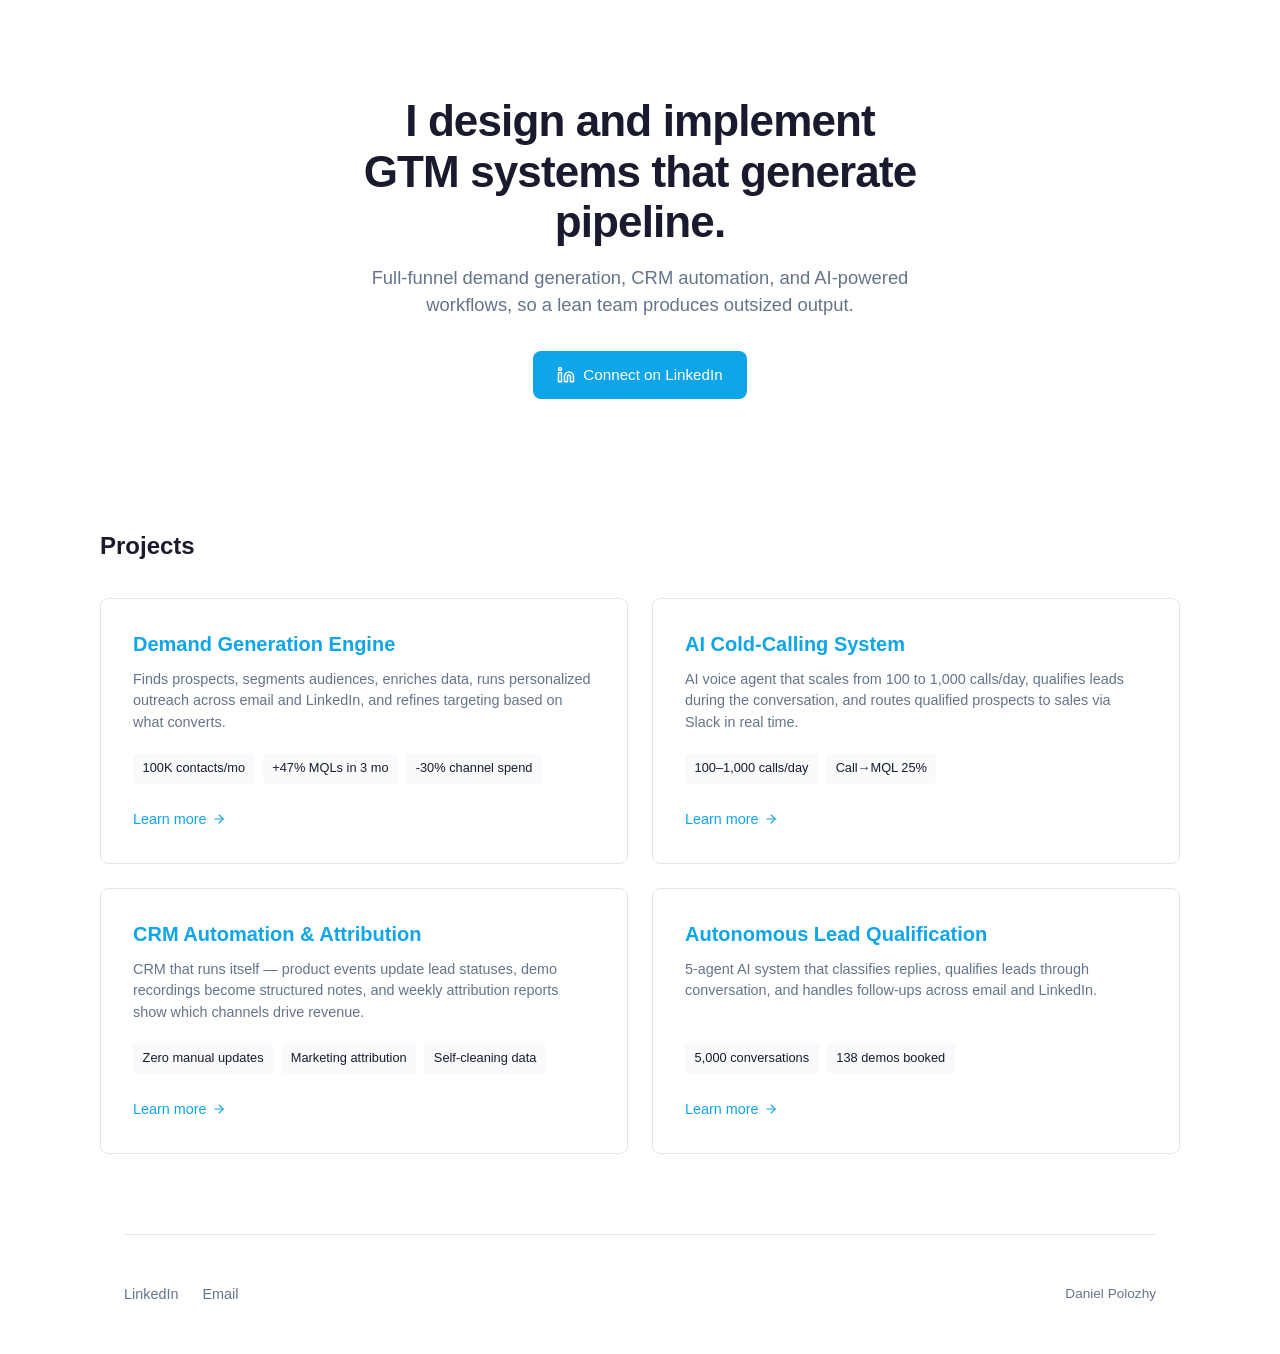
==== index.html @ addc5ea3 "Outbound engine case: remove quick-facts, fix results, reorder card desc - Remove Role/Duration/Stac" ====
<!DOCTYPE html>
<html lang="en">
<head>
  <meta charset="UTF-8">
  <meta name="viewport" content="width=device-width, initial-scale=1.0">
  <title>Daniel Polozhy | GTM & Growth Manager</title>
  <meta name="description" content="I design and implement GTM systems that generate pipeline: full-funnel demand generation, CRM automation, and AI-powered workflows.">
  <link rel="stylesheet" href="./style.css">
</head>
<body>

  <!-- Hero -->
  <section class="hero container">
    <h1 class="hero__title">I design and implement<br>GTM systems that generate pipeline.</h1>
    <p class="hero__subtitle">Full-funnel demand generation, CRM automation, and AI-powered workflows, so a lean team produces outsized output.</p>
    <a href="https://www.linkedin.com/in/danielpolozhy/" target="_blank" rel="noopener" class="hero__cta">
      <svg width="18" height="18" viewBox="0 0 24 24" fill="none" stroke="currentColor" stroke-width="2" stroke-linecap="round" stroke-linejoin="round"><path d="M16 8a6 6 0 0 1 6 6v7h-4v-7a2 2 0 0 0-2-2 2 2 0 0 0-2 2v7h-4v-7a6 6 0 0 1 6-6z"/><rect x="2" y="9" width="4" height="12"/><circle cx="4" cy="4" r="2"/></svg>
      Connect on LinkedIn
    </a>
  </section>

  <!-- Case Studies -->
  <section id="work" class="section container">
    <h2 class="section__title fade-in">Projects</h2>
    <div class="cards">

      <a href="cases/outbound-engine.html" class="card fade-in">
        <h2 class="card__title">Demand Generation Engine</h2>
        <p class="card__desc">Finds prospects, segments audiences, enriches data, runs personalized outreach across email and LinkedIn, and refines targeting based on what converts.</p>
        <div class="card__metrics">
          <span class="card__metric">100K contacts/mo</span>
          <span class="card__metric">+47% MQLs in 3 mo</span>
          <span class="card__metric">-30% channel spend</span>
        </div>
        <span class="card__link">Learn more <svg width="14" height="14" viewBox="0 0 24 24" fill="none" stroke="currentColor" stroke-width="2" stroke-linecap="round" stroke-linejoin="round"><path d="M5 12h14"/><path d="m12 5 7 7-7 7"/></svg></span>
      </a>

      <a href="cases/ai-calling.html" class="card fade-in">
        <h2 class="card__title">AI Cold-Calling System</h2>
        <p class="card__desc">AI voice agent that scales from 100 to 1,000 calls/day, qualifies leads during the conversation, and routes qualified prospects to sales via Slack in real time.</p>
        <div class="card__metrics">
          <span class="card__metric">100–1,000 calls/day</span>
          <span class="card__metric">Call→MQL 25%</span>
        </div>
        <span class="card__link">Learn more <svg width="14" height="14" viewBox="0 0 24 24" fill="none" stroke="currentColor" stroke-width="2" stroke-linecap="round" stroke-linejoin="round"><path d="M5 12h14"/><path d="m12 5 7 7-7 7"/></svg></span>
      </a>

      <a href="cases/crm-automation.html" class="card fade-in">
        <h2 class="card__title">CRM Automation & Attribution</h2>
        <p class="card__desc">CRM that runs itself — product events update lead statuses, demo recordings become structured notes, and weekly attribution reports show which channels drive revenue.</p>
        <div class="card__metrics">
          <span class="card__metric">Zero manual updates</span>
          <span class="card__metric">Marketing attribution</span>
          <span class="card__metric">Self-cleaning data</span>
        </div>
        <span class="card__link">Learn more <svg width="14" height="14" viewBox="0 0 24 24" fill="none" stroke="currentColor" stroke-width="2" stroke-linecap="round" stroke-linejoin="round"><path d="M5 12h14"/><path d="m12 5 7 7-7 7"/></svg></span>
      </a>

      <a href="cases/ai-sdr.html" class="card fade-in">
        <h2 class="card__title">Autonomous Lead Qualification</h2>
        <p class="card__desc">5-agent AI system that classifies replies, qualifies leads through conversation, and handles follow-ups across email and LinkedIn.</p>
        <div class="card__metrics">
          <span class="card__metric">5,000 conversations</span>
          <span class="card__metric">138 demos booked</span>
        </div>
        <span class="card__link">Learn more <svg width="14" height="14" viewBox="0 0 24 24" fill="none" stroke="currentColor" stroke-width="2" stroke-linecap="round" stroke-linejoin="round"><path d="M5 12h14"/><path d="m12 5 7 7-7 7"/></svg></span>
      </a>

    </div>
  </section>


  <!-- Footer -->
  <footer class="container">
    <div class="footer">
      <div class="footer__links">
        <a href="https://www.linkedin.com/in/danielpolozhy/" target="_blank" rel="noopener">LinkedIn</a>
        <a href="mailto:daniel.polozhy@gmail.com">Email</a>
      </div>
      <span class="footer__copy">Daniel Polozhy</span>
    </div>
  </footer>

  <script src="./main.js"></script>
</body>
</html>
---- style.css ----
/* === RESET & BASE === */
*, *::before, *::after { box-sizing: border-box; margin: 0; padding: 0; }

:root {
  --text: #1a1a2e;
  --text-muted: #64748b;
  --accent: #0ea5e9;
  --accent-hover: #0284c7;
  --bg: #fff;
  --bg-alt: #f8fafc;
  --border: #e2e8f0;
  --radius: 8px;
  --max-w: 1080px;
  --max-w-text: 720px;
  --font: -apple-system, BlinkMacSystemFont, "Segoe UI", Roboto, "Helvetica Neue", Arial, sans-serif;
  --font-mono: "SF Mono", "Fira Code", "Fira Mono", Menlo, monospace;
}

html { scroll-behavior: smooth; }

body {
  font-family: var(--font);
  color: var(--text);
  background: var(--bg);
  line-height: 1.6;
  font-size: 1rem;
  -webkit-font-smoothing: antialiased;
}

a { color: var(--accent); text-decoration: none; transition: color 0.2s; }
a:hover { color: var(--accent-hover); }

img { max-width: 100%; height: auto; }

/* === LAYOUT === */
.container { max-width: var(--max-w); margin: 0 auto; padding: 0 1.5rem; }
.container--narrow { max-width: var(--max-w-text); margin: 0 auto; padding: 0 1.5rem; }

.section { padding: 5rem 0; }
.section--alt { background: var(--bg-alt); }
.section__title {
  font-size: 1.5rem;
  font-weight: 600;
  margin-bottom: 2rem;
  color: var(--text);
}

/* === NAV === */
.nav {
  display: flex;
  justify-content: space-between;
  align-items: center;
  padding: 1.25rem 0;
  border-bottom: 1px solid var(--border);
}

.nav__name {
  font-size: 1.1rem;
  font-weight: 600;
  color: var(--text);
}

.nav__links { display: flex; gap: 1.5rem; align-items: center; }
.nav__links a { color: var(--text-muted); font-size: 0.9rem; }
.nav__links a:hover { color: var(--text); }

.nav__back {
  display: inline-flex;
  align-items: center;
  gap: 0.35rem;
  color: var(--text-muted);
  font-size: 0.9rem;
}
.nav__back:hover { color: var(--text); }
.nav__back svg { transition: transform 0.2s; }
.nav__back:hover svg { transform: translateX(-2px); }

/* === HERO === */
.hero { padding: 6rem 0 3rem; text-align: center; }

.hero__title {
  font-size: clamp(2rem, 5vw, 2.75rem);
  font-weight: 700;
  line-height: 1.15;
  letter-spacing: -0.02em;
  margin-bottom: 1rem;
  max-width: 720px;
  margin-left: auto;
  margin-right: auto;
}

.hero__subtitle {
  font-size: 1.15rem;
  color: var(--text-muted);
  max-width: 600px;
  margin-bottom: 2rem;
  margin-left: auto;
  margin-right: auto;
  line-height: 1.5;
}

.hero__cta {
  display: inline-flex;
  align-items: center;
  gap: 0.5rem;
  background: var(--accent);
  color: #fff;
  padding: 0.75rem 1.5rem;
  border-radius: var(--radius);
  font-size: 0.95rem;
  font-weight: 500;
  transition: background 0.2s, transform 0.2s;
}
.hero__cta:hover {
  background: var(--accent-hover);
  color: #fff;
  transform: translateY(-1px);
}

/* === PROOF BAR === */
.proof-bar {
  display: flex;
  flex-wrap: wrap;
  gap: 2rem;
  padding: 2rem 0;
  border-top: 1px solid var(--border);
  border-bottom: 1px solid var(--border);
}

.proof-bar__item { text-align: center; flex: 1; min-width: 140px; }

.proof-bar__number {
  font-size: 1.75rem;
  font-weight: 600;
  color: var(--accent);
  letter-spacing: -0.02em;
}

.proof-bar__label {
  font-size: 0.8rem;
  color: var(--text-muted);
  margin-top: 0.25rem;
  text-transform: uppercase;
  letter-spacing: 0.05em;
}

/* === CASE STUDY CARDS === */
.cards { display: grid; grid-template-columns: repeat(2, 1fr); gap: 1.5rem; }

.card {
  border: 1px solid var(--border);
  border-radius: var(--radius);
  padding: 2rem;
  background: var(--bg);
  transition: transform 0.25s ease, box-shadow 0.25s ease;
  display: flex;
  flex-direction: column;
}

.card:hover {
  transform: translateY(-3px);
  box-shadow: 0 8px 30px rgba(0,0,0,0.06);
}

.card__tag {
  font-size: 0.75rem;
  text-transform: uppercase;
  letter-spacing: 0.08em;
  color: var(--accent);
  margin-bottom: 0.75rem;
  font-weight: 500;
}

.card__title {
  font-size: 1.25rem;
  font-weight: 600;
  line-height: 1.3;
  margin-bottom: 0.75rem;
}

.card__desc {
  font-size: 0.9rem;
  color: var(--text-muted);
  line-height: 1.5;
  margin-bottom: 1.25rem;
  flex: 1;
}

.card__metrics {
  display: flex;
  flex-wrap: wrap;
  gap: 0.5rem;
  margin-bottom: 1.5rem;
}

.card__metric {
  font-size: 0.8rem;
  padding: 0.3rem 0.6rem;
  background: var(--bg-alt);
  border-radius: 4px;
  color: var(--text);
  font-weight: 500;
}

.card__link {
  display: inline-flex;
  align-items: center;
  gap: 0.35rem;
  font-size: 0.9rem;
  font-weight: 500;
  color: var(--accent);
}
.card__link svg { transition: transform 0.2s; }
.card__link:hover svg { transform: translateX(3px); }

/* === ABOUT === */
.about__text {
  font-size: 1.1rem;
  color: var(--text-muted);
  max-width: 640px;
  margin-left: auto;
  margin-right: auto;
  line-height: 1.7;
  text-align: center;
}

/* === FOOTER === */
.footer {
  padding: 3rem 0;
  border-top: 1px solid var(--border);
  display: flex;
  justify-content: space-between;
  align-items: center;
}

.footer__links { display: flex; gap: 1.5rem; }
.footer__links a { color: var(--text-muted); font-size: 0.9rem; }
.footer__links a:hover { color: var(--text); }
.footer__copy { color: var(--text-muted); font-size: 0.85rem; }

/* === CASE STUDY PAGE === */
.cs-hero { padding: 4rem 0 2rem; }

.cs-hero__title {
  font-size: clamp(1.75rem, 4vw, 2.5rem);
  font-weight: 400;
  line-height: 1.2;
  letter-spacing: -0.02em;
  margin-bottom: 1rem;
}

.cs-hero__oneliner {
  font-size: 1.1rem;
  color: var(--text-muted);
  max-width: 640px;
  line-height: 1.5;
}

/* Quick Facts */
.quick-facts {
  display: flex;
  flex-wrap: wrap;
  gap: 1.5rem 3rem;
  padding: 1.5rem 0;
  border-top: 1px solid var(--border);
  border-bottom: 1px solid var(--border);
}

.quick-fact { display: flex; align-items: center; gap: 0.5rem; }

.quick-fact__icon {
  width: 18px;
  height: 18px;
  color: var(--text-muted);
  flex-shrink: 0;
}

.quick-fact__label {
  font-size: 0.8rem;
  color: var(--text-muted);
  text-transform: uppercase;
  letter-spacing: 0.05em;
}

.quick-fact__value {
  font-size: 0.9rem;
  font-weight: 500;
}

/* Sections */
.cs-section { padding: 3rem 0; }
.cs-section + .cs-section { border-top: 1px solid var(--border); }

.cs-section__label {
  font-size: 0.75rem;
  text-transform: uppercase;
  letter-spacing: 0.1em;
  color: var(--accent);
  margin-bottom: 0.75rem;
  font-weight: 500;
}

.cs-section__title {
  font-size: 1.5rem;
  font-weight: 600;
  margin-bottom: 1rem;
  text-align: center;
}

.cs-section__body {
  font-size: 1rem;
  color: var(--text);
  line-height: 1.7;
}

.cs-section__body p { margin-bottom: 1rem; }
.cs-section__body p:last-child { margin-bottom: 0; }

.cs-section__body strong { font-weight: 600; }

/* System steps */
.system-steps { list-style: none; margin: 1.5rem 0; }

.system-step {
  padding: 1rem 0 1rem 2rem;
  position: relative;
  border-left: 2px solid var(--border);
}

.system-step::before {
  content: attr(data-step);
  position: absolute;
  left: -0.75rem;
  top: 1rem;
  width: 1.5rem;
  height: 1.5rem;
  background: var(--accent);
  color: #fff;
  border-radius: 50%;
  display: flex;
  align-items: center;
  justify-content: center;
  font-size: 0.7rem;
  font-weight: 600;
}

.system-step__name {
  font-weight: 600;
  margin-bottom: 0.25rem;
}

.system-step__desc {
  font-size: 0.9rem;
  color: var(--text-muted);
  line-height: 1.5;
}

/* Metrics Grid */
.metrics-grid {
  display: grid;
  grid-template-columns: 1fr;
  gap: 2rem;
  text-align: center;
  max-width: 400px;
  margin: 0 auto;
}

.metric-card { padding: 0.5rem 0; }

.metric-card__number {
  font-size: 2rem;
  font-weight: 600;
  color: var(--accent);
  letter-spacing: -0.02em;
  line-height: 1.2;
}

.metric-card__label {
  font-size: 0.9rem;
  color: var(--text-muted);
  margin-top: 0.35rem;
  line-height: 1.4;
}

/* Under the Hood (expandable) */
.expandable { border-top: 1px solid var(--border); padding-top: 2rem; }

.expandable__trigger {
  display: flex;
  align-items: center;
  gap: 0.5rem;
  background: none;
  border: none;
  font-family: var(--font);
  font-size: 0.9rem;
  font-weight: 500;
  color: var(--text-muted);
  cursor: pointer;
  padding: 0.5rem 0;
  transition: color 0.2s;
}
.expandable__trigger:hover { color: var(--text); }

.expandable__trigger svg {
  transition: transform 0.3s ease;
  width: 16px;
  height: 16px;
}

.expandable__trigger[aria-expanded="true"] svg {
  transform: rotate(180deg);
}

.expandable__content {
  max-height: 0;
  overflow: hidden;
  transition: max-height 0.4s ease, opacity 0.3s ease;
  opacity: 0;
}

.expandable__content.is-open {
  opacity: 1;
}

.expandable__inner {
  padding: 1.5rem 0;
  font-size: 0.9rem;
  color: var(--text-muted);
  line-height: 1.7;
  font-family: var(--font-mono);
  font-size: 0.85rem;
}

/* Next case study */
.next-cs {
  display: flex;
  justify-content: space-between;
  align-items: center;
  padding: 2rem;
  border: 1px solid var(--border);
  border-radius: var(--radius);
  transition: transform 0.25s ease, box-shadow 0.25s ease;
}

.next-cs:hover {
  transform: translateY(-2px);
  box-shadow: 0 8px 30px rgba(0,0,0,0.06);
  color: var(--text);
}

.next-cs__label {
  font-size: 0.75rem;
  text-transform: uppercase;
  letter-spacing: 0.08em;
  color: var(--text-muted);
  margin-bottom: 0.25rem;
}

.next-cs__title {
  font-size: 1.1rem;
  font-weight: 600;
  color: var(--text);
}

.next-cs__arrow { color: var(--text-muted); transition: transform 0.2s; }
.next-cs:hover .next-cs__arrow { transform: translateX(3px); }

/* CTA Band */
.cta-band {
  text-align: center;
  padding: 4rem 0;
}

.cta-band__title {
  font-size: 1.5rem;
  font-weight: 400;
  margin-bottom: 0.75rem;
}

.cta-band__subtitle {
  color: var(--text-muted);
  margin-bottom: 1.5rem;
  font-size: 1rem;
}

/* === DIAGRAMS === */
.diagram {
  margin: 2rem 0;
  padding: 2rem;
  background: var(--bg-alt);
  border-radius: var(--radius);
  border: 1px solid var(--border);
  overflow-x: auto;
}

.diagram__title {
  font-size: 0.75rem;
  text-transform: uppercase;
  letter-spacing: 0.08em;
  color: var(--text-muted);
  margin-bottom: 1.5rem;
  text-align: center;
}

/* Pipeline diagram (CS1) */
.pipeline {
  display: flex;
  align-items: center;
  justify-content: center;
  flex-wrap: wrap;
  gap: 0.5rem;
  position: relative;
}

.pipeline__node {
  display: flex;
  flex-direction: column;
  align-items: center;
  gap: 0.35rem;
  padding: 1rem 1.25rem;
  background: var(--bg);
  border: 1px solid var(--border);
  border-radius: var(--radius);
  min-width: 100px;
  text-align: center;
  position: relative;
  transition: border-color 0.2s;
}
.pipeline__node:hover { border-color: var(--accent); }

.pipeline__node-num {
  font-size: 0.65rem;
  font-weight: 600;
  color: var(--accent);
  text-transform: uppercase;
  letter-spacing: 0.05em;
}

.pipeline__node-name {
  font-size: 0.85rem;
  font-weight: 600;
}

.pipeline__node-desc {
  font-size: 0.7rem;
  color: var(--text-muted);
  line-height: 1.3;
}

.pipeline__arrow {
  color: var(--text-muted);
  font-size: 1.25rem;
  flex-shrink: 0;
}

.pipeline__feedback {
  width: 100%;
  text-align: center;
  padding-top: 1rem;
  margin-top: 0.5rem;
  border-top: 1px dashed var(--border);
}

.pipeline__feedback-text {
  font-size: 0.8rem;
  color: var(--accent);
  font-weight: 500;
  display: inline-flex;
  align-items: center;
  gap: 0.35rem;
}

/* State machine diagram (CS2) */
.state-machine {
  display: flex;
  flex-direction: column;
  align-items: center;
  gap: 1rem;
}

.state-machine__row {
  display: flex;
  align-items: center;
  gap: 1rem;
  flex-wrap: wrap;
  justify-content: center;
}

.state-machine__node {
  padding: 0.75rem 1.25rem;
  border: 2px solid var(--border);
  border-radius: var(--radius);
  font-size: 0.85rem;
  font-weight: 500;
  text-align: center;
  min-width: 120px;
  transition: border-color 0.2s;
}

.state-machine__node--active { border-color: var(--accent); color: var(--accent); }
.state-machine__node--terminal { border-color: var(--text); background: var(--text); color: #fff; border-radius: 2rem; }
.state-machine__node--watchdog {
  border: 2px dashed #ef4444;
  color: #ef4444;
  background: #fef2f2;
  border-radius: 2rem;
  padding: 0.5rem 1rem;
  font-size: 0.8rem;
}

.state-machine__arrow {
  color: var(--text-muted);
  font-size: 0.9rem;
}

/* Two-layer diagram (CS3) */
.two-layer { display: flex; flex-direction: column; gap: 1.5rem; }

.two-layer__layer {
  padding: 1.5rem;
  border: 1px solid var(--border);
  border-radius: var(--radius);
  background: var(--bg);
}

.two-layer__label {
  font-size: 0.7rem;
  text-transform: uppercase;
  letter-spacing: 0.08em;
  color: var(--accent);
  margin-bottom: 1rem;
  font-weight: 600;
}

.two-layer__items {
  display: flex;
  flex-wrap: wrap;
  gap: 0.5rem;
}

.two-layer__item {
  padding: 0.5rem 0.75rem;
  background: var(--bg-alt);
  border-radius: 4px;
  font-size: 0.8rem;
  display: flex;
  align-items: center;
  gap: 0.35rem;
}

.two-layer__center {
  text-align: center;
  padding: 0.75rem;
  font-size: 0.85rem;
  font-weight: 600;
  color: var(--accent);
}

/* Agent pipeline diagram (CS4) */
.agent-pipeline {
  display: flex;
  align-items: flex-start;
  justify-content: center;
  gap: 0.35rem;
  flex-wrap: wrap;
}

.agent-pipeline__agent {
  display: flex;
  flex-direction: column;
  align-items: center;
  gap: 0.35rem;
  padding: 1rem;
  background: var(--bg);
  border: 1px solid var(--border);
  border-radius: var(--radius);
  min-width: 90px;
  text-align: center;
  transition: border-color 0.2s;
}
.agent-pipeline__agent:hover { border-color: var(--accent); }

.agent-pipeline__num {
  font-size: 0.6rem;
  font-weight: 600;
  color: var(--accent);
  text-transform: uppercase;
}

.agent-pipeline__name {
  font-size: 0.8rem;
  font-weight: 600;
}

.agent-pipeline__desc {
  font-size: 0.65rem;
  color: var(--text-muted);
  line-height: 1.3;
}

.agent-pipeline__arrow {
  color: var(--text-muted);
  font-size: 1rem;
  align-self: center;
  flex-shrink: 0;
  padding-top: 0.5rem;
}

.agent-pipeline__branch {
  width: 100%;
  margin-top: 1rem;
  padding-top: 1rem;
  border-top: 1px dashed var(--border);
  display: flex;
  justify-content: center;
  gap: 1.5rem;
  flex-wrap: wrap;
}

.agent-pipeline__branch-item {
  padding: 0.5rem 1rem;
  border-radius: 2rem;
  font-size: 0.75rem;
  font-weight: 500;
  text-align: center;
}
.agent-pipeline__branch-item--qualified { background: #ecfdf5; color: #059669; border: 1px solid #a7f3d0; }
.agent-pipeline__branch-item--trial { background: #fefce8; color: #ca8a04; border: 1px solid #fde68a; }
.agent-pipeline__branch-item--escalate { background: #fef2f2; color: #dc2626; border: 1px solid #fecaca; }

/* === SCROLL ANIMATIONS === */
.fade-in {
  opacity: 0;
  transform: translateY(12px);
  transition: opacity 0.5s ease, transform 0.5s ease;
}

.fade-in.is-visible {
  opacity: 1;
  transform: translateY(0);
}

/* === RESPONSIVE === */
@media (max-width: 768px) {
  .cards { grid-template-columns: 1fr; }
  .metrics-grid { grid-template-columns: 1fr; }
  .proof-bar { gap: 1rem; }
  .proof-bar__item { min-width: 120px; }
  .hero { padding: 4rem 0 2rem; }
  .section { padding: 3rem 0; }
  .cs-section { padding: 2rem 0; }
  .quick-facts { gap: 1rem 2rem; }
  .footer { flex-direction: column; gap: 1rem; text-align: center; }
  .pipeline { flex-direction: column; }
  .pipeline__arrow { transform: rotate(90deg); }
  .agent-pipeline { flex-direction: column; align-items: center; }
  .agent-pipeline__arrow { transform: rotate(90deg); }
}

@media (max-width: 480px) {
  .proof-bar { flex-direction: column; text-align: center; }
  .proof-bar__item { min-width: auto; }
}
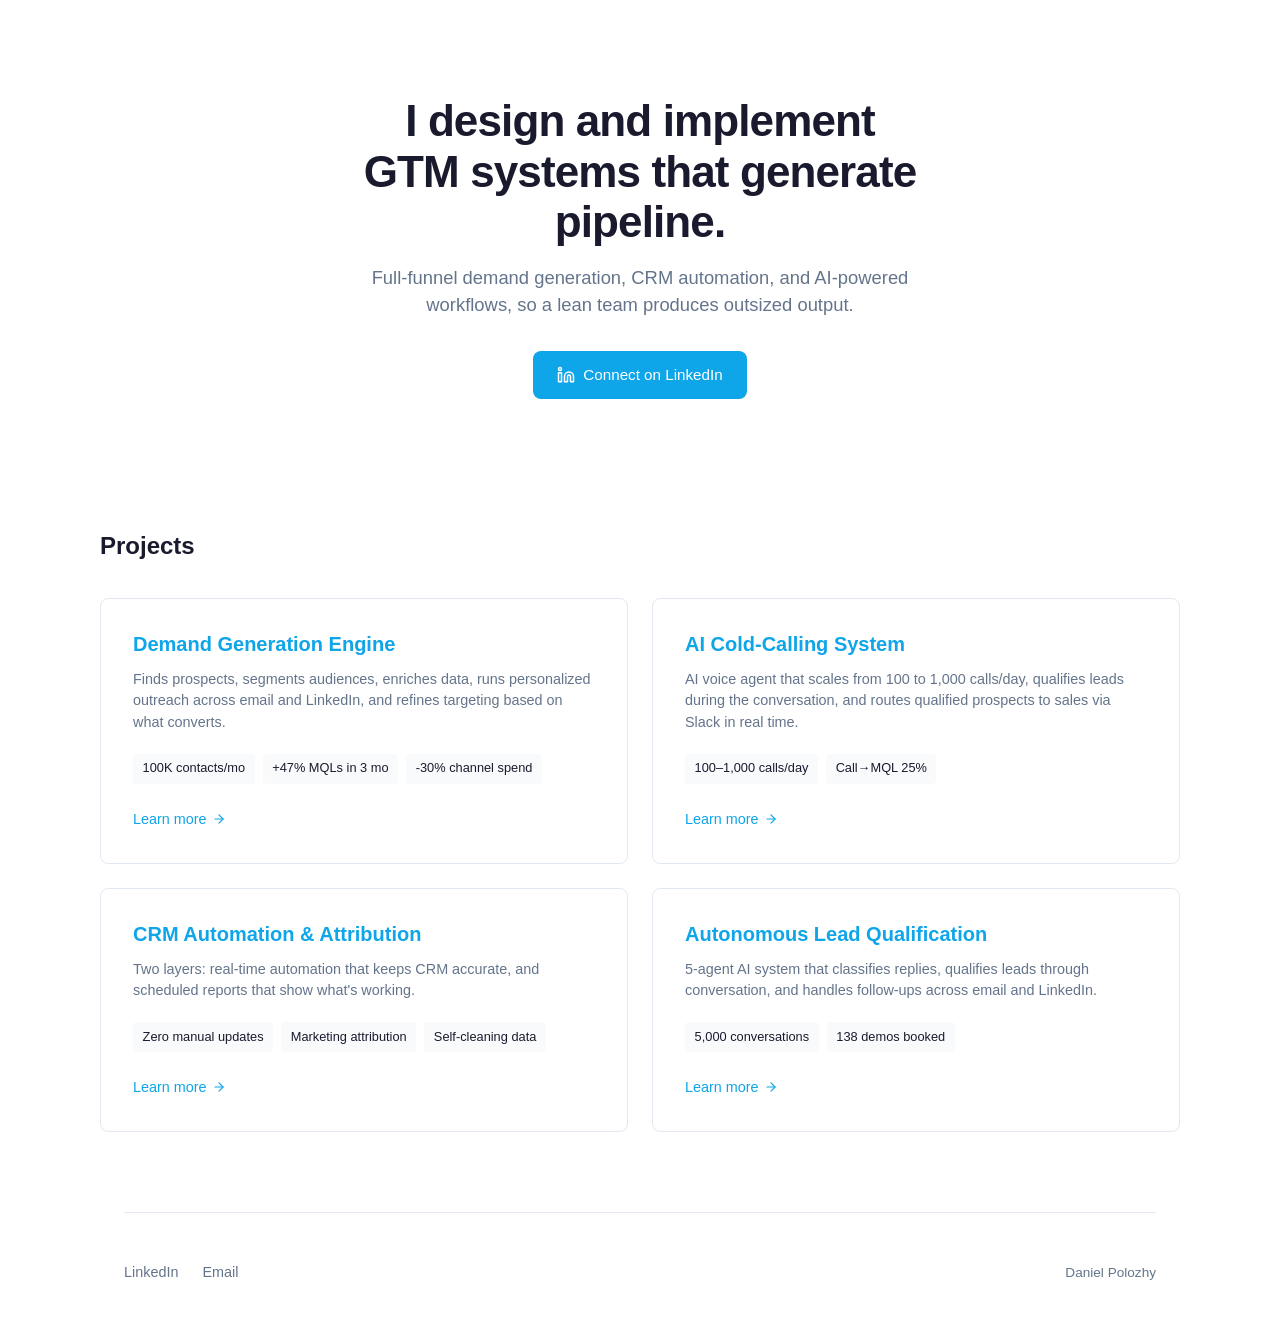
==== commit 2e99c1bb: "Rewrite CRM card desc, page oneliner, and system intro Co-Authored-By: Claude Opus 4.6 <noreply@anth" ====
--- a/index.html
+++ b/index.html
@@ -47,7 +47,7 @@
 
       <a href="cases/crm-automation.html" class="card fade-in">
         <h2 class="card__title">CRM Automation & Attribution</h2>
-        <p class="card__desc">CRM that runs itself — product events update lead statuses, demo recordings become structured notes, and weekly attribution reports show which channels drive revenue.</p>
+        <p class="card__desc">Two layers: real-time automation that keeps CRM accurate, and scheduled reports that show what's working.</p>
         <div class="card__metrics">
           <span class="card__metric">Zero manual updates</span>
           <span class="card__metric">Marketing attribution</span>
--- a/style.css
+++ b/style.css
@@ -355,13 +355,27 @@
   line-height: 1.5;
 }
 
+/* Results section */
+.cs-section--results {
+  background: var(--bg-alt);
+  border-radius: var(--radius);
+  padding: 3rem 2rem;
+  text-align: center;
+}
+
+.cs-section--results .cs-section__label {
+  text-align: center;
+  margin-bottom: 1.5rem;
+  font-size: 0.85rem;
+}
+
 /* Metrics Grid */
 .metrics-grid {
   display: grid;
   grid-template-columns: 1fr;
-  gap: 2rem;
-  text-align: center;
-  max-width: 400px;
+  gap: 1.5rem;
+  text-align: center;
+  max-width: 480px;
   margin: 0 auto;
 }
 
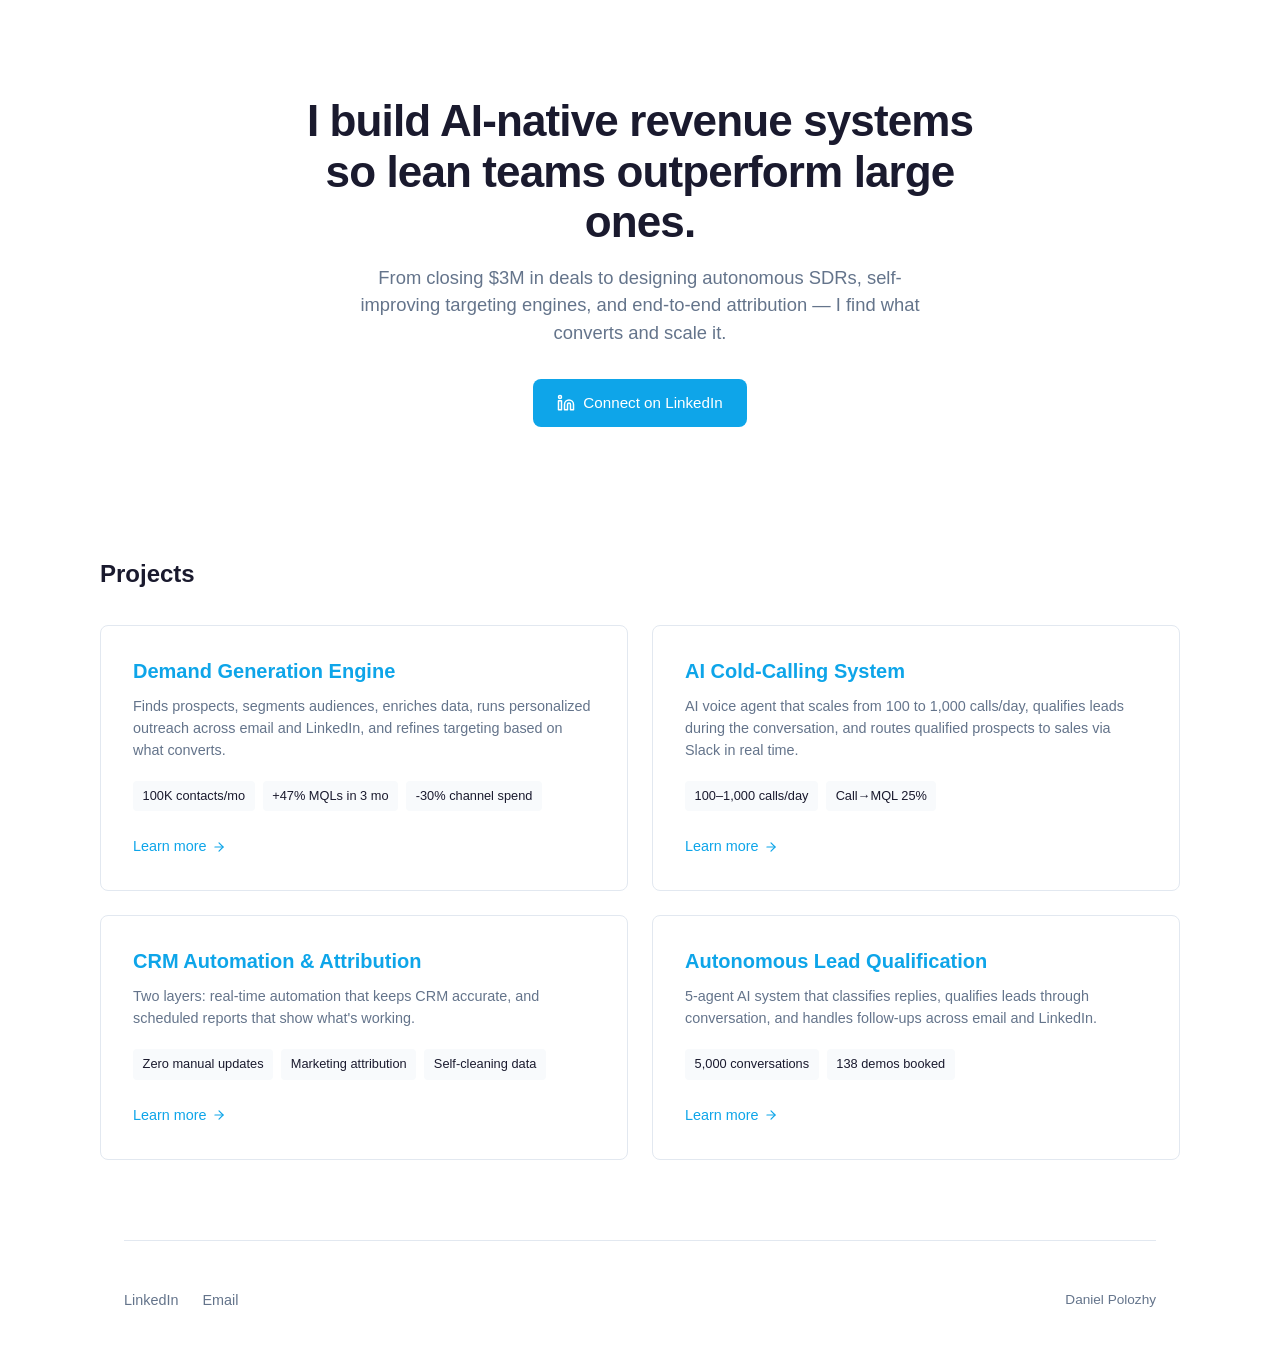
==== commit 3d2bb082: "Update hero + meta: surface AI-native systems, sales proof, experimentation" ====
--- a/index.html
+++ b/index.html
@@ -4,15 +4,15 @@
   <meta charset="UTF-8">
   <meta name="viewport" content="width=device-width, initial-scale=1.0">
   <title>Daniel Polozhy | GTM & Growth Manager</title>
-  <meta name="description" content="I design and implement GTM systems that generate pipeline: full-funnel demand generation, CRM automation, and AI-powered workflows.">
+  <meta name="description" content="GTM operator who builds AI-native revenue systems — autonomous SDRs, self-improving targeting, end-to-end attribution — so lean teams outperform ones 3× their size.">
   <link rel="stylesheet" href="./style.css">
 </head>
 <body>
 
   <!-- Hero -->
   <section class="hero container">
-    <h1 class="hero__title">I design and implement<br>GTM systems that generate pipeline.</h1>
-    <p class="hero__subtitle">Full-funnel demand generation, CRM automation, and AI-powered workflows, so a lean team produces outsized output.</p>
+    <h1 class="hero__title">I build AI-native revenue systems<br>so lean teams outperform large ones.</h1>
+    <p class="hero__subtitle">From closing $3M in deals to designing autonomous SDRs, self-improving targeting engines, and end-to-end attribution — I find what converts and scale it.</p>
     <a href="https://www.linkedin.com/in/danielpolozhy/" target="_blank" rel="noopener" class="hero__cta">
       <svg width="18" height="18" viewBox="0 0 24 24" fill="none" stroke="currentColor" stroke-width="2" stroke-linecap="round" stroke-linejoin="round"><path d="M16 8a6 6 0 0 1 6 6v7h-4v-7a2 2 0 0 0-2-2 2 2 0 0 0-2 2v7h-4v-7a6 6 0 0 1 6-6z"/><rect x="2" y="9" width="4" height="12"/><circle cx="4" cy="4" r="2"/></svg>
       Connect on LinkedIn
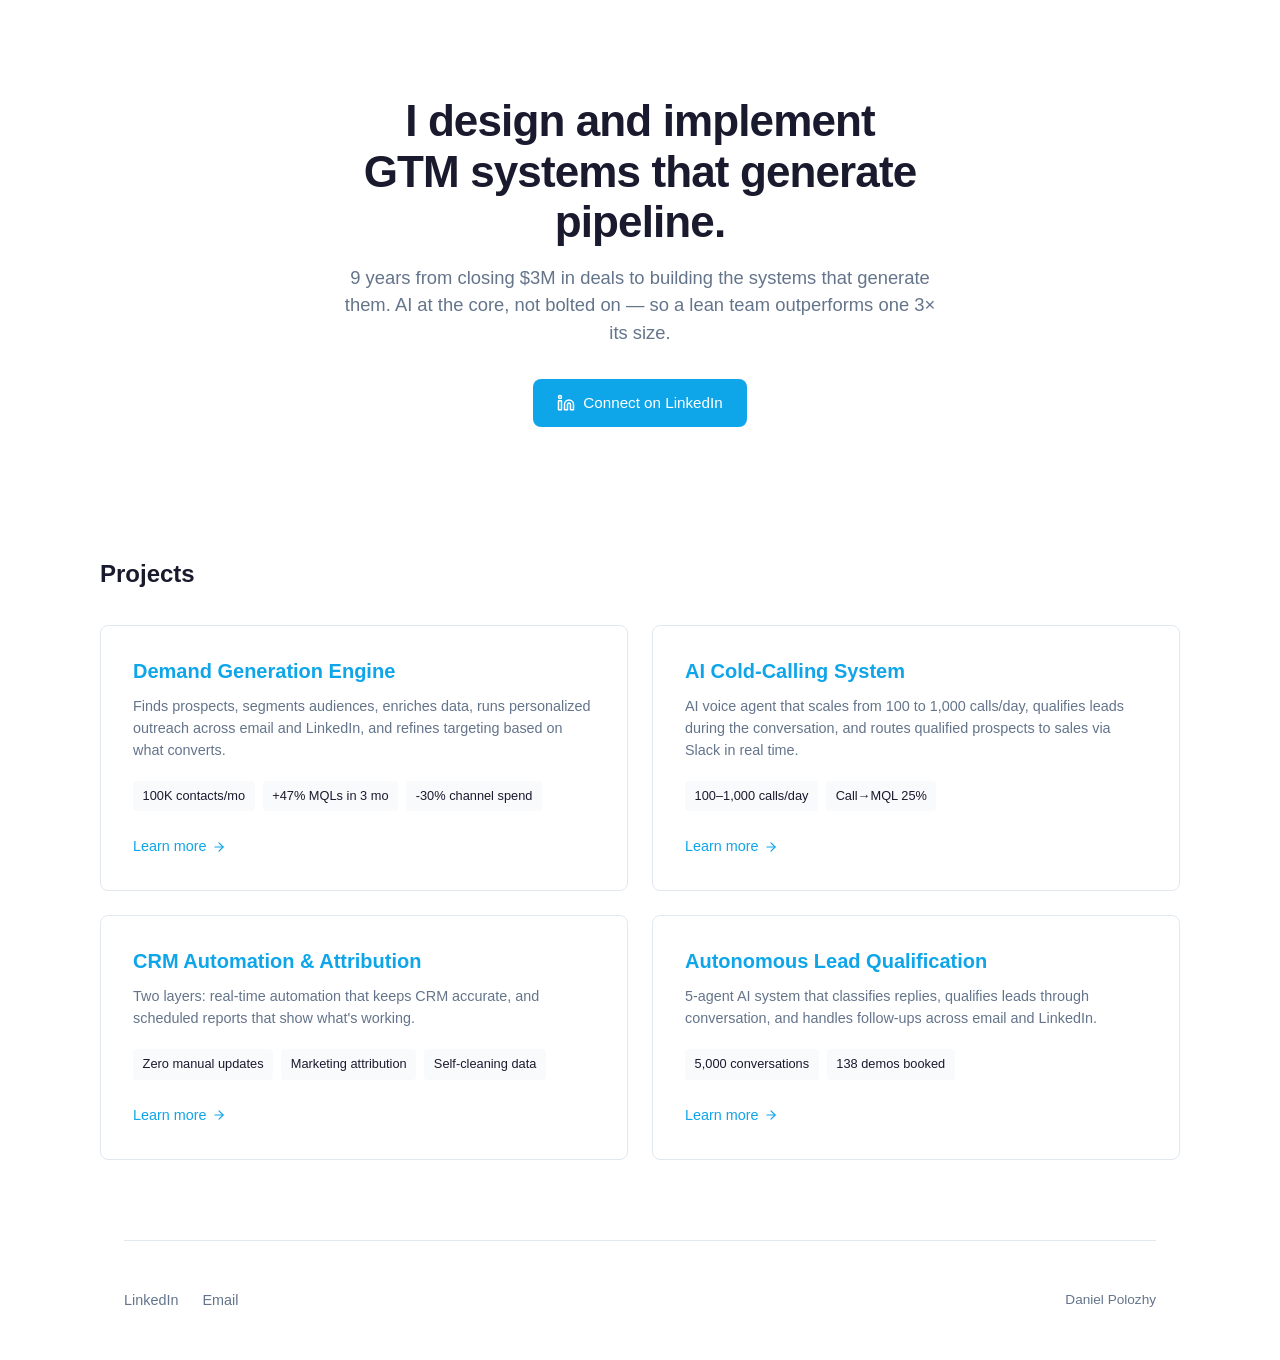
==== commit c8c2f581: "Revert hero title to GTM systems framing, update subtitle with sales proof + AI positioning" ====
--- a/index.html
+++ b/index.html
@@ -4,15 +4,15 @@
   <meta charset="UTF-8">
   <meta name="viewport" content="width=device-width, initial-scale=1.0">
   <title>Daniel Polozhy | GTM & Growth Manager</title>
-  <meta name="description" content="GTM operator who builds AI-native revenue systems — autonomous SDRs, self-improving targeting, end-to-end attribution — so lean teams outperform ones 3× their size.">
+  <meta name="description" content="GTM operator who builds AI into the core of how marketing operates — demand generation, attribution, qualification — so lean teams outperform ones 3× their size.">
   <link rel="stylesheet" href="./style.css">
 </head>
 <body>
 
   <!-- Hero -->
   <section class="hero container">
-    <h1 class="hero__title">I build AI-native revenue systems<br>so lean teams outperform large ones.</h1>
-    <p class="hero__subtitle">From closing $3M in deals to designing autonomous SDRs, self-improving targeting engines, and end-to-end attribution — I find what converts and scale it.</p>
+    <h1 class="hero__title">I design and implement<br>GTM systems that generate pipeline.</h1>
+    <p class="hero__subtitle">9 years from closing $3M in deals to building the systems that generate them. AI at the core, not bolted on — so a lean team outperforms one 3× its size.</p>
     <a href="https://www.linkedin.com/in/danielpolozhy/" target="_blank" rel="noopener" class="hero__cta">
       <svg width="18" height="18" viewBox="0 0 24 24" fill="none" stroke="currentColor" stroke-width="2" stroke-linecap="round" stroke-linejoin="round"><path d="M16 8a6 6 0 0 1 6 6v7h-4v-7a2 2 0 0 0-2-2 2 2 0 0 0-2 2v7h-4v-7a6 6 0 0 1 6-6z"/><rect x="2" y="9" width="4" height="12"/><circle cx="4" cy="4" r="2"/></svg>
       Connect on LinkedIn
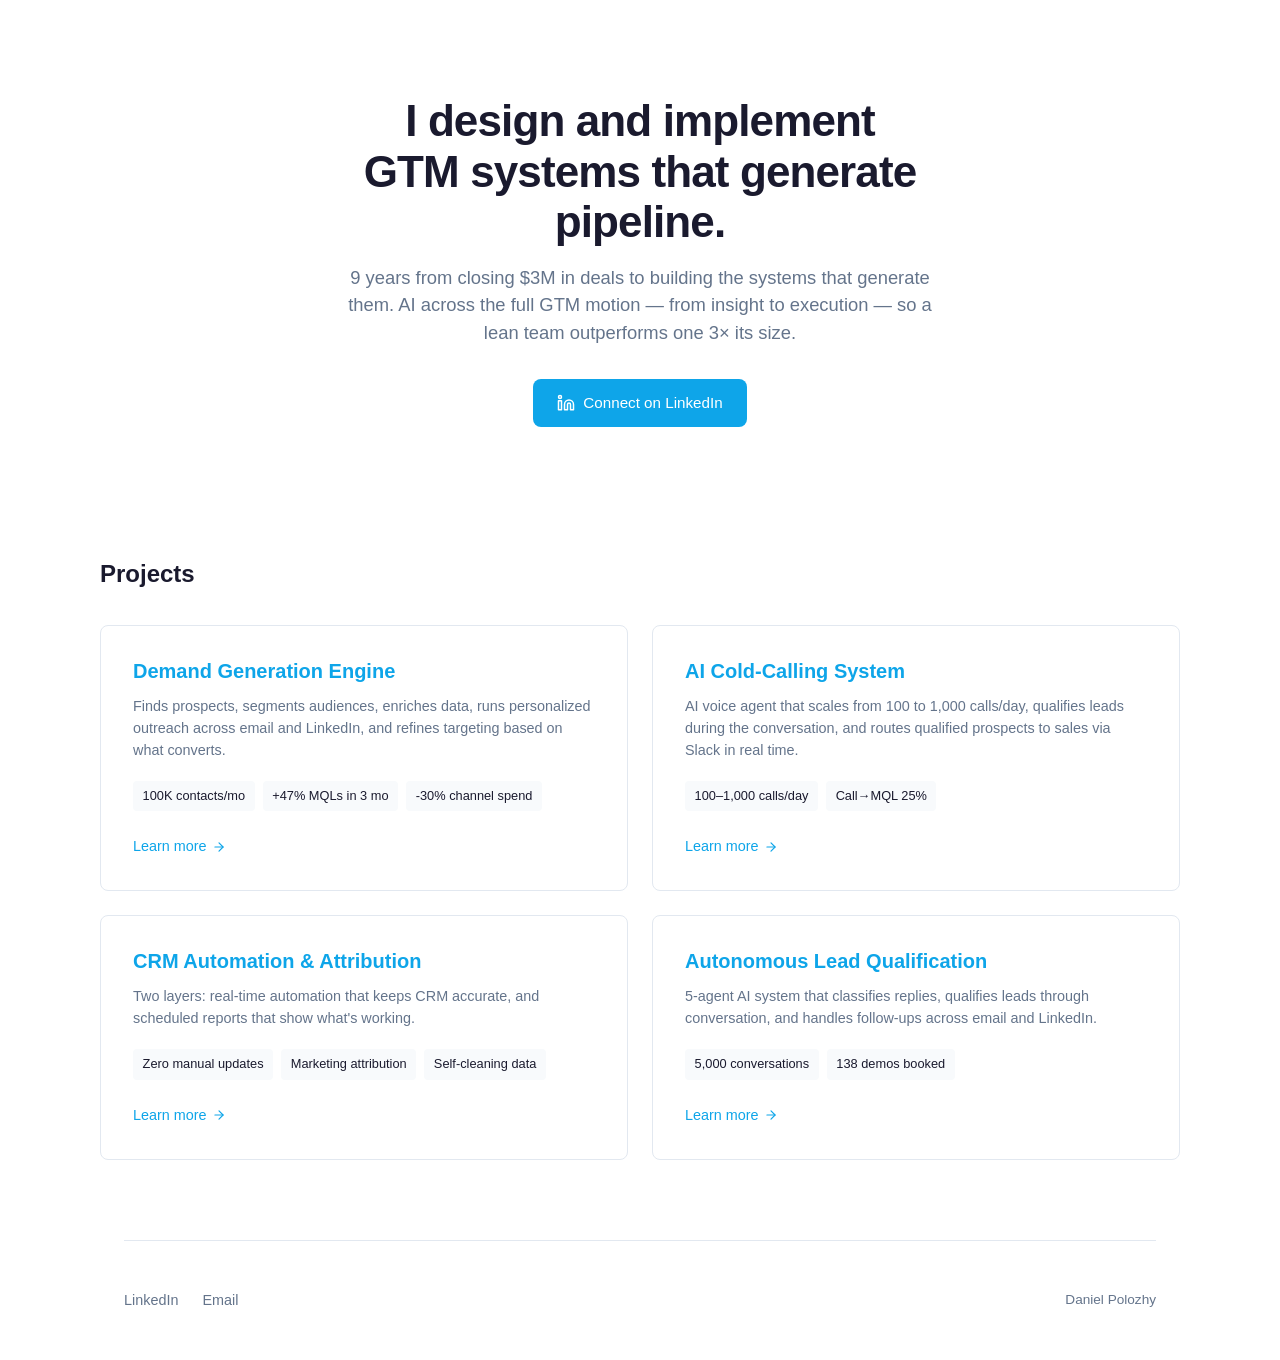
==== commit 5c2f621b: "Update subtitle: AI across full GTM motion, from insight to execution" ====
--- a/index.html
+++ b/index.html
@@ -4,7 +4,7 @@
   <meta charset="UTF-8">
   <meta name="viewport" content="width=device-width, initial-scale=1.0">
   <title>Daniel Polozhy | GTM & Growth Manager</title>
-  <meta name="description" content="GTM operator who builds AI into the core of how marketing operates — demand generation, attribution, qualification — so lean teams outperform ones 3× their size.">
+  <meta name="description" content="GTM operator who uses AI across the full GTM motion — from insight to execution — so lean teams outperform ones 3× their size.">
   <link rel="stylesheet" href="./style.css">
 </head>
 <body>
@@ -12,7 +12,7 @@
   <!-- Hero -->
   <section class="hero container">
     <h1 class="hero__title">I design and implement<br>GTM systems that generate pipeline.</h1>
-    <p class="hero__subtitle">9 years from closing $3M in deals to building the systems that generate them. AI at the core, not bolted on — so a lean team outperforms one 3× its size.</p>
+    <p class="hero__subtitle">9 years from closing $3M in deals to building the systems that generate them. AI across the full GTM motion — from insight to execution — so a lean team outperforms one 3× its size.</p>
     <a href="https://www.linkedin.com/in/danielpolozhy/" target="_blank" rel="noopener" class="hero__cta">
       <svg width="18" height="18" viewBox="0 0 24 24" fill="none" stroke="currentColor" stroke-width="2" stroke-linecap="round" stroke-linejoin="round"><path d="M16 8a6 6 0 0 1 6 6v7h-4v-7a2 2 0 0 0-2-2 2 2 0 0 0-2 2v7h-4v-7a6 6 0 0 1 6-6z"/><rect x="2" y="9" width="4" height="12"/><circle cx="4" cy="4" r="2"/></svg>
       Connect on LinkedIn
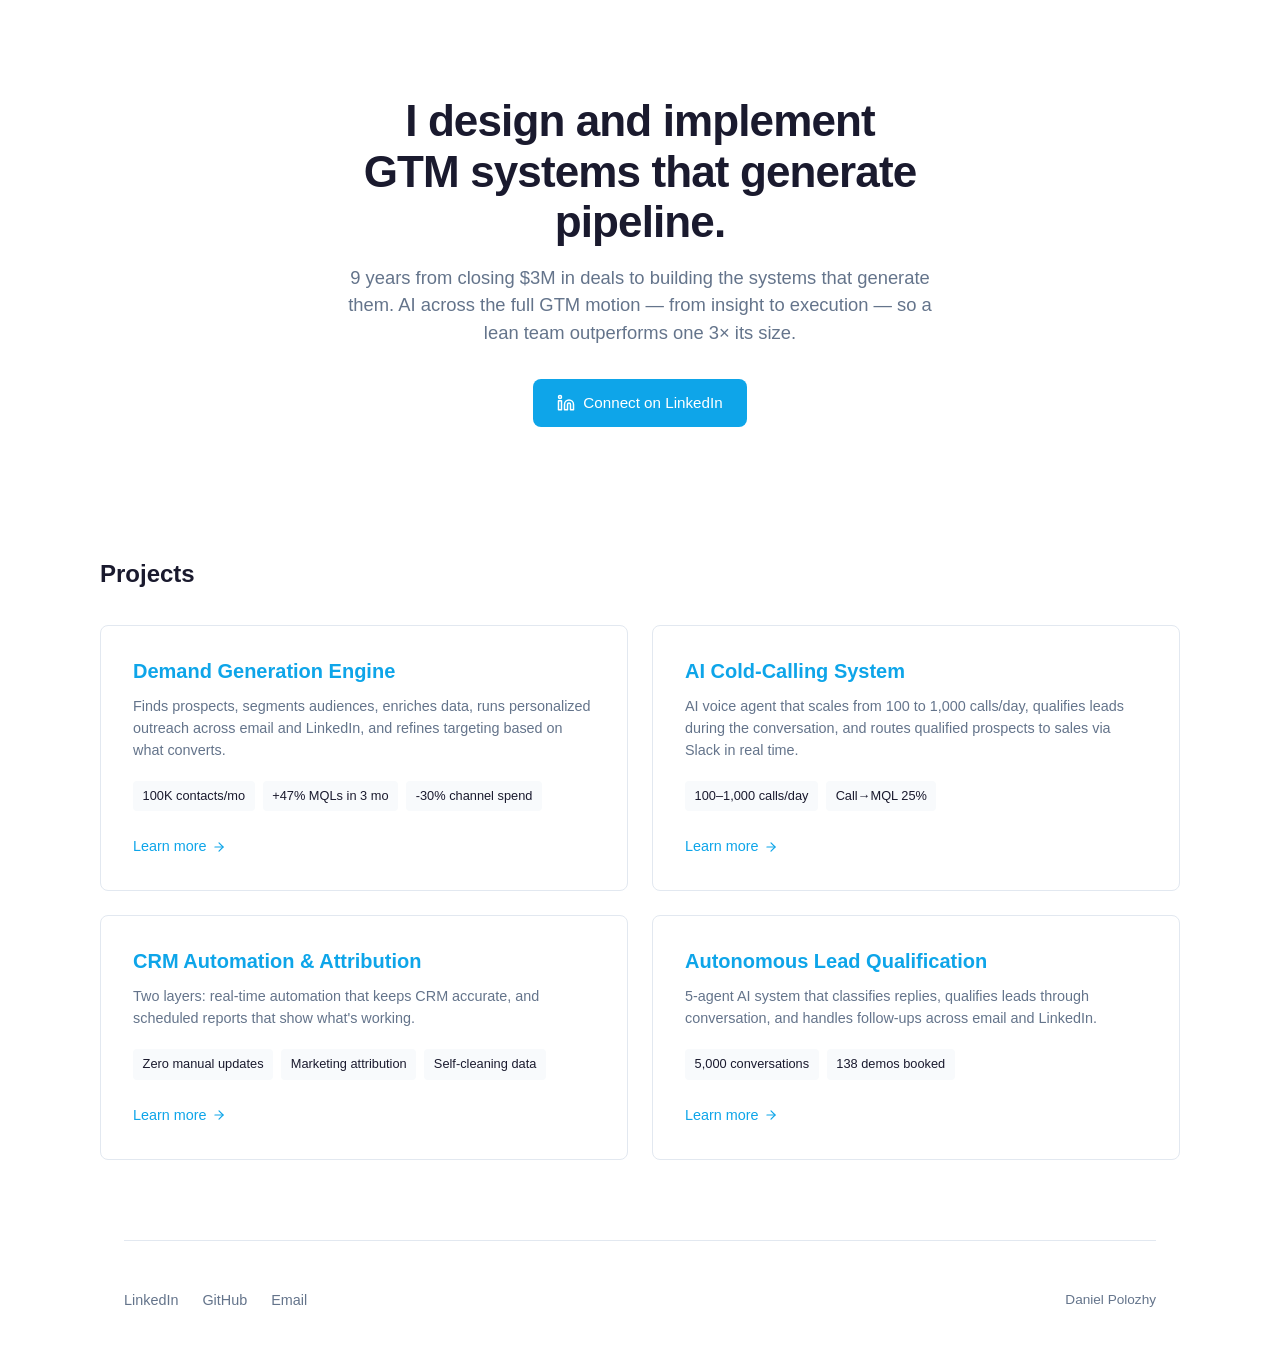
==== commit 5ac9d8a3: "docs: add GitHub profile link" ====
--- a/index.html
+++ b/index.html
@@ -75,6 +75,7 @@
     <div class="footer">
       <div class="footer__links">
         <a href="https://www.linkedin.com/in/danielpolozhy/" target="_blank" rel="noopener">LinkedIn</a>
+        <a href="https://github.com/dan-po-marketing" target="_blank" rel="noopener">GitHub</a>
         <a href="mailto:daniel.polozhy@gmail.com">Email</a>
       </div>
       <span class="footer__copy">Daniel Polozhy</span>
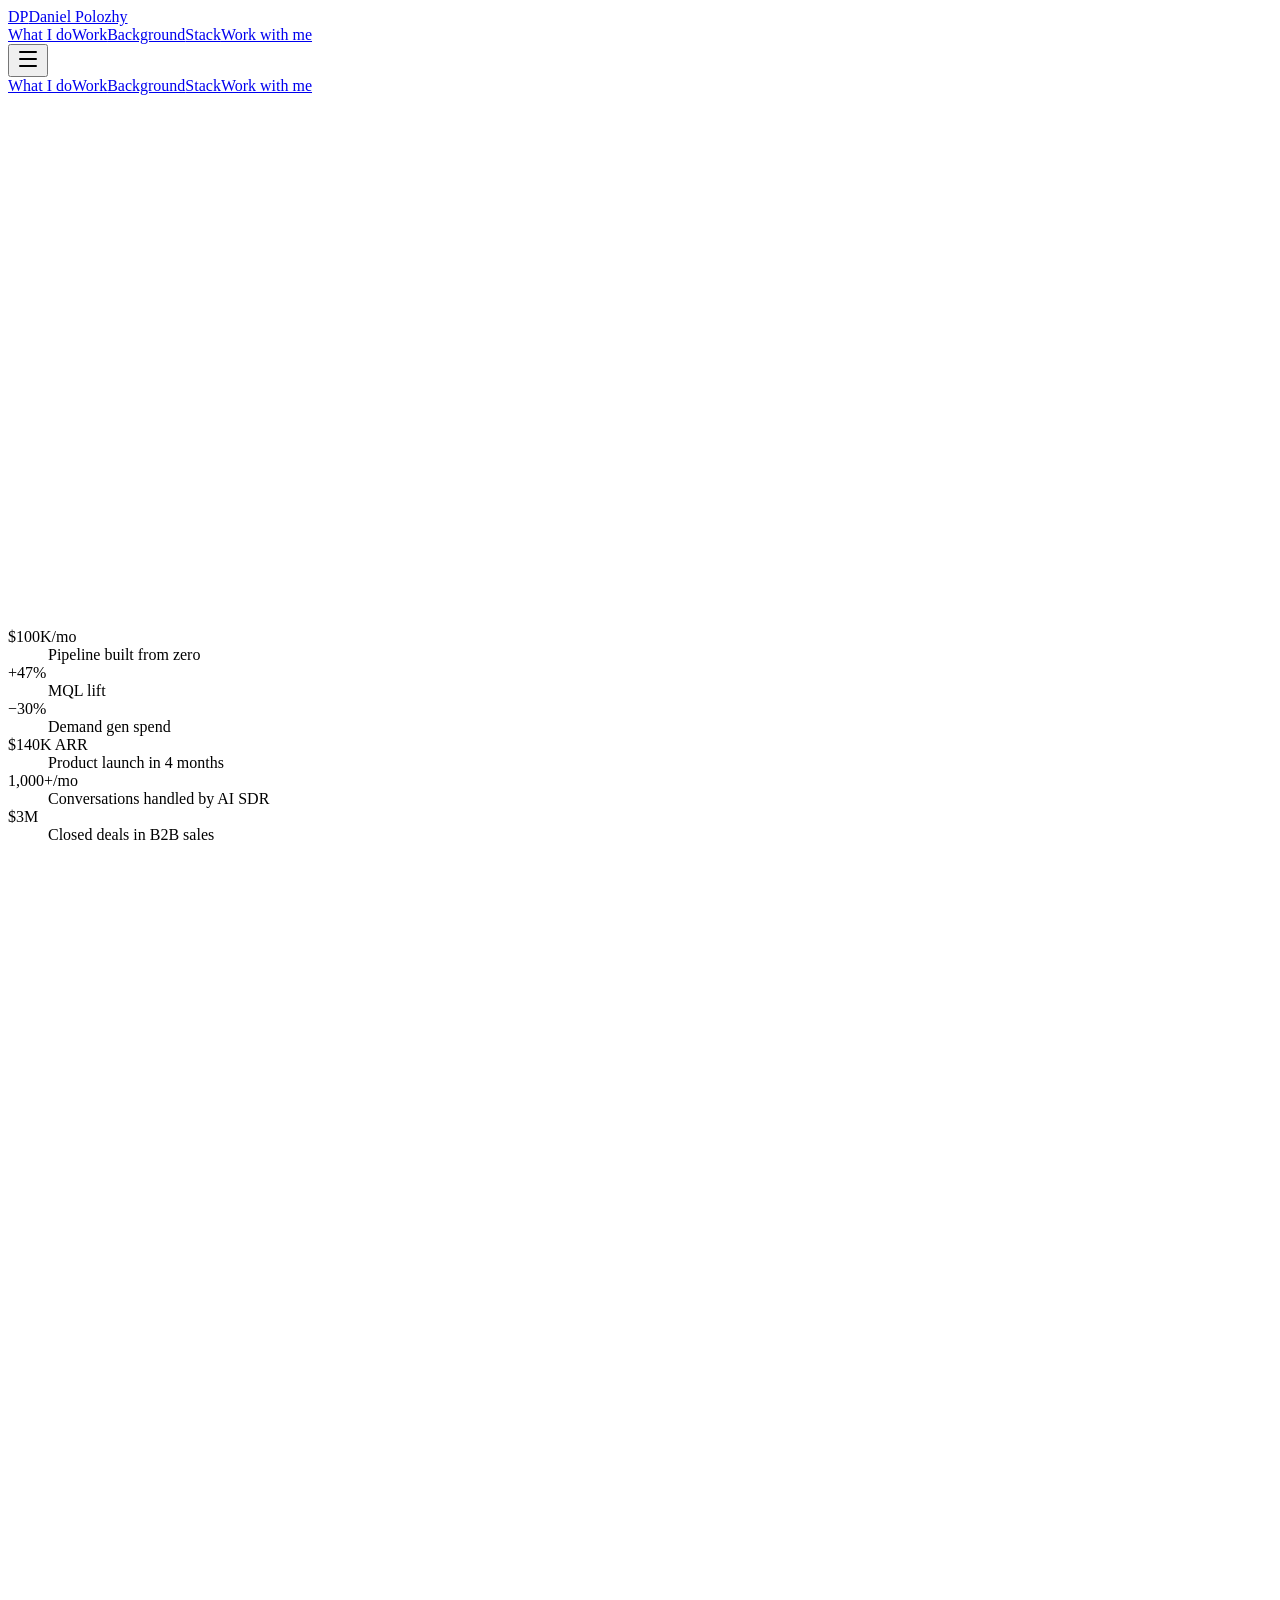
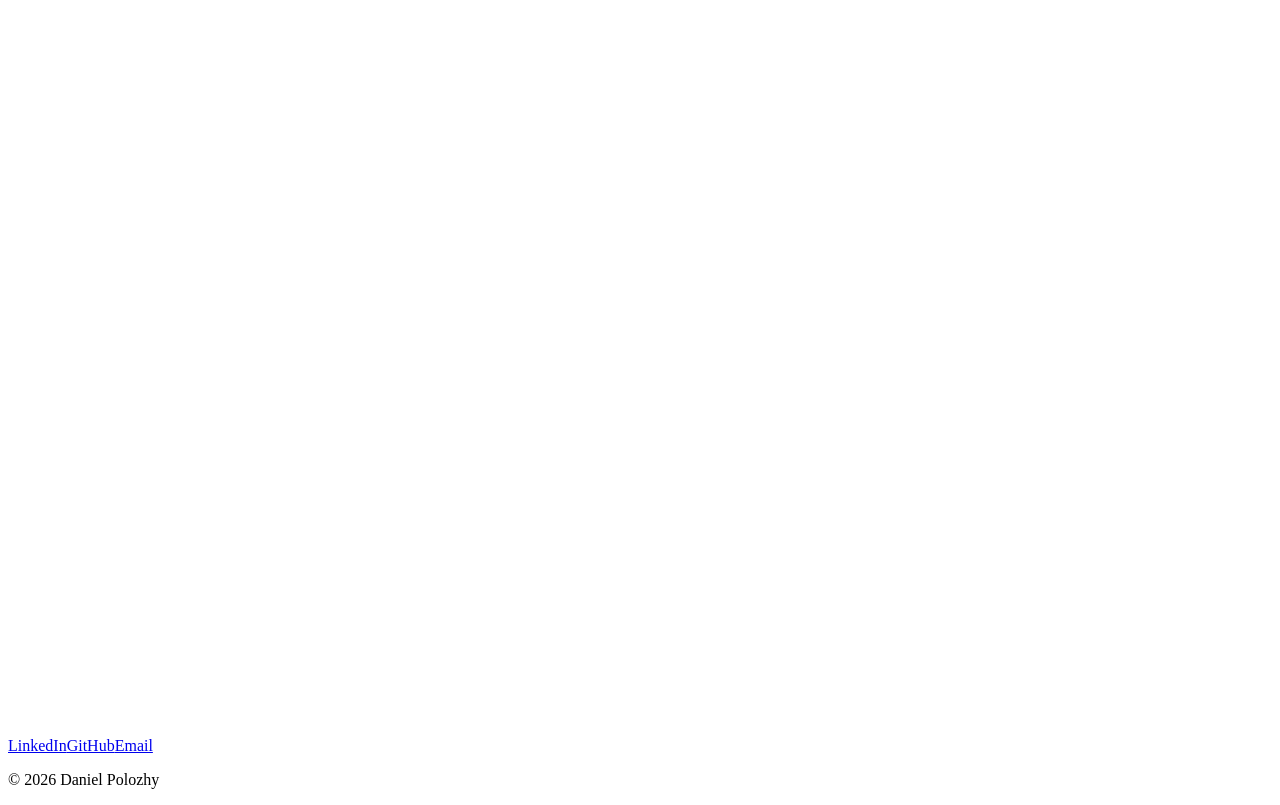
==== commit 556327f3: "Replace portfolio with Ploy static snapshot" ====
--- a/index.html
+++ b/index.html
@@ -1,87 +1 @@
-<!DOCTYPE html>
-<html lang="en">
-<head>
-  <meta charset="UTF-8">
-  <meta name="viewport" content="width=device-width, initial-scale=1.0">
-  <title>Daniel Polozhy | GTM & Growth Manager</title>
-  <meta name="description" content="GTM operator who uses AI across the full GTM motion — from insight to execution — so lean teams outperform ones 3× their size.">
-  <link rel="stylesheet" href="./style.css">
-</head>
-<body>
-
-  <!-- Hero -->
-  <section class="hero container">
-    <h1 class="hero__title">I design and implement<br>GTM systems that generate pipeline.</h1>
-    <p class="hero__subtitle">9 years from closing $3M in deals to building the systems that generate them. AI across the full GTM motion — from insight to execution — so a lean team outperforms one 3× its size.</p>
-    <a href="https://www.linkedin.com/in/danielpolozhy/" target="_blank" rel="noopener" class="hero__cta">
-      <svg width="18" height="18" viewBox="0 0 24 24" fill="none" stroke="currentColor" stroke-width="2" stroke-linecap="round" stroke-linejoin="round"><path d="M16 8a6 6 0 0 1 6 6v7h-4v-7a2 2 0 0 0-2-2 2 2 0 0 0-2 2v7h-4v-7a6 6 0 0 1 6-6z"/><rect x="2" y="9" width="4" height="12"/><circle cx="4" cy="4" r="2"/></svg>
-      Connect on LinkedIn
-    </a>
-  </section>
-
-  <!-- Case Studies -->
-  <section id="work" class="section container">
-    <h2 class="section__title fade-in">Projects</h2>
-    <div class="cards">
-
-      <a href="cases/outbound-engine.html" class="card fade-in">
-        <h2 class="card__title">Demand Generation Engine</h2>
-        <p class="card__desc">Finds prospects, segments audiences, enriches data, runs personalized outreach across email and LinkedIn, and refines targeting based on what converts.</p>
-        <div class="card__metrics">
-          <span class="card__metric">100K contacts/mo</span>
-          <span class="card__metric">+47% MQLs in 3 mo</span>
-          <span class="card__metric">-30% channel spend</span>
-        </div>
-        <span class="card__link">Learn more <svg width="14" height="14" viewBox="0 0 24 24" fill="none" stroke="currentColor" stroke-width="2" stroke-linecap="round" stroke-linejoin="round"><path d="M5 12h14"/><path d="m12 5 7 7-7 7"/></svg></span>
-      </a>
-
-      <a href="cases/ai-calling.html" class="card fade-in">
-        <h2 class="card__title">AI Cold-Calling System</h2>
-        <p class="card__desc">AI voice agent that scales from 100 to 1,000 calls/day, qualifies leads during the conversation, and routes qualified prospects to sales via Slack in real time.</p>
-        <div class="card__metrics">
-          <span class="card__metric">100–1,000 calls/day</span>
-          <span class="card__metric">Call→MQL 25%</span>
-        </div>
-        <span class="card__link">Learn more <svg width="14" height="14" viewBox="0 0 24 24" fill="none" stroke="currentColor" stroke-width="2" stroke-linecap="round" stroke-linejoin="round"><path d="M5 12h14"/><path d="m12 5 7 7-7 7"/></svg></span>
-      </a>
-
-      <a href="cases/crm-automation.html" class="card fade-in">
-        <h2 class="card__title">CRM Automation & Attribution</h2>
-        <p class="card__desc">Two layers: real-time automation that keeps CRM accurate, and scheduled reports that show what's working.</p>
-        <div class="card__metrics">
-          <span class="card__metric">Zero manual updates</span>
-          <span class="card__metric">Marketing attribution</span>
-          <span class="card__metric">Self-cleaning data</span>
-        </div>
-        <span class="card__link">Learn more <svg width="14" height="14" viewBox="0 0 24 24" fill="none" stroke="currentColor" stroke-width="2" stroke-linecap="round" stroke-linejoin="round"><path d="M5 12h14"/><path d="m12 5 7 7-7 7"/></svg></span>
-      </a>
-
-      <a href="cases/ai-sdr.html" class="card fade-in">
-        <h2 class="card__title">Autonomous Lead Qualification</h2>
-        <p class="card__desc">5-agent AI system that classifies replies, qualifies leads through conversation, and handles follow-ups across email and LinkedIn.</p>
-        <div class="card__metrics">
-          <span class="card__metric">5,000 conversations</span>
-          <span class="card__metric">138 demos booked</span>
-        </div>
-        <span class="card__link">Learn more <svg width="14" height="14" viewBox="0 0 24 24" fill="none" stroke="currentColor" stroke-width="2" stroke-linecap="round" stroke-linejoin="round"><path d="M5 12h14"/><path d="m12 5 7 7-7 7"/></svg></span>
-      </a>
-
-    </div>
-  </section>
-
-
-  <!-- Footer -->
-  <footer class="container">
-    <div class="footer">
-      <div class="footer__links">
-        <a href="https://www.linkedin.com/in/danielpolozhy/" target="_blank" rel="noopener">LinkedIn</a>
-        <a href="https://github.com/dan-po-marketing" target="_blank" rel="noopener">GitHub</a>
-        <a href="mailto:daniel.polozhy@gmail.com">Email</a>
-      </div>
-      <span class="footer__copy">Daniel Polozhy</span>
-    </div>
-  </footer>
-
-  <script src="./main.js"></script>
-</body>
-</html>
+<!DOCTYPE html><html lang="en" class="light"> <head><meta charset="UTF-8"><meta name="viewport" content="width=device-width, initial-scale=1.0"><link rel="icon" type="image/x-icon" href="/portfolio/favicon.ico"><meta name="generator" content="Astro v6.1.9"><meta name="ploy-astro-starter-version" content="1.0.0"><title>Daniel Polozhy — GTM &amp; Growth Manager | Daniel Polozhy</title><meta name="description" content="Daniel Polozhy helps B2B SaaS teams turn GTM strategy into pipeline through ICP research, positioning, demand generation, AI-powered workflows, CRM automation, attribution, and sales alignment."/><meta name="robots" content="index, follow"/><link rel="canonical" href="https://dan-po-marketing.github.io/portfolio/"/><meta property="og:type" content="website"/><meta property="og:title" content="Daniel Polozhy — GTM &amp; Growth Manager | Daniel Polozhy"/><meta property="og:site_name" content="Daniel Polozhy"/><meta property="og:description" content="Daniel Polozhy helps B2B SaaS teams turn GTM strategy into pipeline through ICP research, positioning, demand generation, AI-powered workflows, CRM automation, attribution, and sales alignment."/><meta property="og:url" content="https://dan-po-marketing.github.io/portfolio/"/><meta name="twitter:card" content="summary"/><meta name="twitter:title" content="Daniel Polozhy — GTM &amp; Growth Manager | Daniel Polozhy"/><meta name="twitter:description" content="Daniel Polozhy helps B2B SaaS teams turn GTM strategy into pipeline through ICP research, positioning, demand generation, AI-powered workflows, CRM automation, attribution, and sales alignment."/><script type="application/ld+json">{"@context":"https://schema.org","@graph":[{"@type":"Organization","name":"Daniel Polozhy","url":"https://dan-po-marketing.github.io/portfolio"},{"@type":"WebSite","name":"Daniel Polozhy","url":"https://dan-po-marketing.github.io/portfolio"},{"@type":"WebPage","name":"Daniel Polozhy — GTM & Growth Manager | Daniel Polozhy","description":"Daniel Polozhy helps B2B SaaS teams turn GTM strategy into pipeline through ICP research, positioning, demand generation, AI-powered workflows, CRM automation, attribution, and sales alignment.","url":"https://dan-po-marketing.github.io/portfolio/"}]}</script><link rel="stylesheet" href="/portfolio/_ploy_static/_astro/reveal.CSg1WXym.css"></head> <body>  <style>astro-island,astro-slot,astro-static-slot{display:contents}</style><script>(()=>{var e=async t=>{await(await t())()};(self.Astro||(self.Astro={})).load=e;window.dispatchEvent(new Event("astro:load"));})();</script><script>(()=>{var A=Object.defineProperty;var C=(i,o,a)=>o in i?A(i,o,{enumerable:!0,configurable:!0,writable:!0,value:a}):i[o]=a;var l=(i,o,a)=>C(i,typeof o!="symbol"?o+"":o,a);var E=new Set(["__proto__","constructor","prototype"]);{let i={0:t=>y(t),1:t=>a(t),2:t=>new RegExp(t),3:t=>new Date(t),4:t=>new Map(a(t)),5:t=>new Set(a(t)),6:t=>BigInt(t),7:t=>new URL(t),8:t=>new Uint8Array(t),9:t=>new Uint16Array(t),10:t=>new Uint32Array(t),11:t=>Number.POSITIVE_INFINITY*t},o=t=>{let[h,e]=t;return h in i?i[h](e):void 0},a=t=>t.map(o),y=t=>typeof t!="object"||t===null?t:Object.fromEntries(Object.entries(t).map(([h,e])=>[h,o(e)]));class f extends HTMLElement{constructor(){super(...arguments);l(this,"Component");l(this,"hydrator");l(this,"hydrate",async()=>{var b;if(!this.hydrator||!this.isConnected)return;let e=(b=this.parentElement)==null?void 0:b.closest("astro-island[ssr]");if(e){e.addEventListener("astro:hydrate",this.hydrate,{once:!0});return}let c=this.querySelectorAll("astro-slot"),n={},p=this.querySelectorAll("template[data-astro-template]");for(let r of p){let s=r.closest(this.tagName);s!=null&&s.isSameNode(this)&&(n[r.getAttribute("data-astro-template")||"default"]=r.innerHTML,r.remove())}for(let r of c){let s=r.closest(this.tagName);s!=null&&s.isSameNode(this)&&(n[r.getAttribute("name")||"default"]=r.innerHTML)}let u;try{u=this.hasAttribute("props")?y(JSON.parse(this.getAttribute("props"))):{}}catch(r){let s=this.getAttribute("component-url")||"<unknown>",v=this.getAttribute("component-export");throw v&&(s+=` (export ${v})`),console.error(`[hydrate] Error parsing props for component ${s}`,this.getAttribute("props"),r),r}let d;await this.hydrator(this)(this.Component,u,n,{client:this.getAttribute("client")}),this.removeAttribute("ssr"),this.dispatchEvent(new CustomEvent("astro:hydrate"))});l(this,"unmount",()=>{this.isConnected||this.dispatchEvent(new CustomEvent("astro:unmount"))})}disconnectedCallback(){document.removeEventListener("astro:after-swap",this.unmount),document.addEventListener("astro:after-swap",this.unmount,{once:!0})}connectedCallback(){if(!this.hasAttribute("await-children")||document.readyState==="interactive"||document.readyState==="complete")this.childrenConnectedCallback();else{let e=()=>{document.removeEventListener("DOMContentLoaded",e),c.disconnect(),this.childrenConnectedCallback()},c=new MutationObserver(()=>{var n;((n=this.lastChild)==null?void 0:n.nodeType)===Node.COMMENT_NODE&&this.lastChild.nodeValue==="astro:end"&&(this.lastChild.remove(),e())});c.observe(this,{childList:!0}),document.addEventListener("DOMContentLoaded",e)}}async childrenConnectedCallback(){let e=this.getAttribute("before-hydration-url");e&&await import(e),this.start()}async start(){let e=JSON.parse(this.getAttribute("opts")),c=this.getAttribute("client");if(Astro[c]===void 0){window.addEventListener(`astro:${c}`,()=>this.start(),{once:!0});return}try{await Astro[c](async()=>{let n=this.getAttribute("renderer-url"),[p,{default:u}]=await Promise.all([import(this.getAttribute("component-url")),n?import(n):()=>()=>{}]),d=this.getAttribute("component-export")||"default";if(d.includes(".")){this.Component=p;for(let m of d.split(".")){if(E.has(m)||!this.Component||typeof this.Component!="object"&&typeof this.Component!="function"||!Object.hasOwn(this.Component,m))throw new Error(`Invalid component export path: ${d}`);this.Component=this.Component[m]}}else{if(E.has(d))throw new Error(`Invalid component export path: ${d}`);this.Component=p[d]}return this.hydrator=u,this.hydrate},e,this)}catch(n){console.error("[astro-island] Error hydrating %s",this.getAttribute("component-url"),n)}}attributeChangedCallback(){this.hydrate()}}l(f,"observedAttributes",["props"]),customElements.get("astro-island")||customElements.define("astro-island",f)}})();</script><astro-island uid="Z2ud01l" prefix="r2" component-url="/portfolio/_ploy_static/_astro/page.D4OFxUw6.js" component-export="HomePage" renderer-url="/portfolio/_ploy_static/_astro/client.CXJcWBxe.js" props="{}" ssr client="load" opts="{&quot;name&quot;:&quot;HomePage&quot;,&quot;value&quot;:true}" await-children><div class="min-h-screen bg-ploy-background-primary text-ploy-text-primary"><header class="sticky top-0 z-50 border-b border-ploy-border-primary bg-ploy-background-primary/80 backdrop-blur-md"><div class="mx-auto flex h-16 max-w-6xl items-center justify-between px-6"><a href="/portfolio/" class="flex items-center gap-2.5"><span class="flex h-8 w-8 items-center justify-center rounded-button bg-ploy-accent-primary font-mono text-sm font-medium text-ploy-text-on-accent-primary">DP</span><span class="font-heading text-sm font-medium tracking-tight text-ploy-text-primary">Daniel Polozhy</span></a><nav class="hidden items-center gap-8 md:flex"><a href="/portfolio/#what" class="font-mono text-xs uppercase tracking-widest text-ploy-text-secondary transition-colors hover:text-ploy-text-primary">What I do</a><a href="/portfolio/#work" class="font-mono text-xs uppercase tracking-widest text-ploy-text-secondary transition-colors hover:text-ploy-text-primary">Work</a><a href="/portfolio/#background" class="font-mono text-xs uppercase tracking-widest text-ploy-text-secondary transition-colors hover:text-ploy-text-primary">Background</a><a href="/portfolio/#stack" class="font-mono text-xs uppercase tracking-widest text-ploy-text-secondary transition-colors hover:text-ploy-text-primary">Stack</a><a href="/portfolio/#contact" class="inline-flex items-center justify-center gap-2 whitespace-nowrap font-button font-medium tracking-tight rounded-button transition-colors duration-200 focus-visible:outline-none focus-visible:ring-2 focus-visible:ring-ploy-accent-primary focus-visible:ring-offset-2 focus-visible:ring-offset-ploy-background-primary disabled:pointer-events-none disabled:opacity-50 bg-ploy-accent-primary text-ploy-text-on-accent-primary hover:bg-ploy-accent-primary/90 h-9 px-4 text-sm">Work with me</a></nav><button type="button" aria-label="Toggle menu" class="text-ploy-text-primary md:hidden"><svg xmlns="http://www.w3.org/2000/svg" width="24" height="24" viewBox="0 0 24 24" fill="none" stroke="currentColor" stroke-width="2" stroke-linecap="round" stroke-linejoin="round" class="lucide lucide-menu h-6 w-6" aria-hidden="true"><path d="M4 5h16"></path><path d="M4 12h16"></path><path d="M4 19h16"></path></svg></button></div><div class="overflow-hidden border-ploy-border-primary md:hidden max-h-0 border-t-0" style="transition:max-height 0.3s ease"><nav class="flex flex-col gap-1 px-6 py-4"><a href="/portfolio/#what" class="py-2 font-mono text-xs uppercase tracking-widest text-ploy-text-secondary transition-colors hover:text-ploy-text-primary">What I do</a><a href="/portfolio/#work" class="py-2 font-mono text-xs uppercase tracking-widest text-ploy-text-secondary transition-colors hover:text-ploy-text-primary">Work</a><a href="/portfolio/#background" class="py-2 font-mono text-xs uppercase tracking-widest text-ploy-text-secondary transition-colors hover:text-ploy-text-primary">Background</a><a href="/portfolio/#stack" class="py-2 font-mono text-xs uppercase tracking-widest text-ploy-text-secondary transition-colors hover:text-ploy-text-primary">Stack</a><a href="/portfolio/#contact" class="inline-flex items-center justify-center gap-2 whitespace-nowrap font-button font-medium tracking-tight rounded-button transition-colors duration-200 focus-visible:outline-none focus-visible:ring-2 focus-visible:ring-ploy-accent-primary focus-visible:ring-offset-2 focus-visible:ring-offset-ploy-background-primary disabled:pointer-events-none disabled:opacity-50 bg-ploy-accent-primary text-ploy-text-on-accent-primary hover:bg-ploy-accent-primary/90 h-9 px-4 text-sm mt-3 w-full">Work with me</a></nav></div></header><main><section id="top" class="border-b border-ploy-border-primary"><div class="mx-auto grid max-w-6xl items-center gap-14 px-6 py-20 lg:grid-cols-[1.05fr_0.95fr] lg:py-24"><div><h1 class="font-heading typography-heading text-balance text-4xl text-ploy-text-primary sm:text-5xl lg:text-[3.4rem]" style="opacity:0;transform:translateY(20px)">I build GTM motions that turn strategy into pipeline.</h1><p class="mt-6 max-w-xl text-lg leading-relaxed text-ploy-text-secondary" style="opacity:0;transform:translateY(20px)">9 years across B2B sales and growth, from closing $3M in deals to building the systems that generate them. I help B2B SaaS teams sharpen ICP, messaging, demand generation, sales follow-up, CRM automation, and AI workflows so the revenue motion is repeatable, not manual.</p><div class="mt-9 flex flex-wrap items-center gap-3" style="opacity:0;transform:translateY(20px)"><a href="#contact" class="inline-flex items-center justify-center gap-2 whitespace-nowrap font-button font-medium tracking-tight rounded-button transition-colors duration-200 focus-visible:outline-none focus-visible:ring-2 focus-visible:ring-ploy-accent-primary focus-visible:ring-offset-2 focus-visible:ring-offset-ploy-background-primary disabled:pointer-events-none disabled:opacity-50 bg-ploy-accent-primary text-ploy-text-on-accent-primary hover:bg-ploy-accent-primary/90 h-13 px-7 text-base">Work with me<svg xmlns="http://www.w3.org/2000/svg" width="24" height="24" viewBox="0 0 24 24" fill="none" stroke="currentColor" stroke-width="2" stroke-linecap="round" stroke-linejoin="round" class="lucide lucide-arrow-right h-4 w-4" aria-hidden="true"><path d="M5 12h14"></path><path d="m12 5 7 7-7 7"></path></svg></a><a href="#work" class="inline-flex items-center justify-center gap-2 whitespace-nowrap font-button font-medium tracking-tight rounded-button transition-colors duration-200 focus-visible:outline-none focus-visible:ring-2 focus-visible:ring-ploy-accent-primary focus-visible:ring-offset-2 focus-visible:ring-offset-ploy-background-primary disabled:pointer-events-none disabled:opacity-50 border border-ploy-border-primary bg-ploy-neutral-secondary text-ploy-text-primary hover:border-ploy-accent-primary hover:text-ploy-accent-primary h-13 px-7 text-base">View proof</a></div></div><div class="rounded-card border border-ploy-border-primary bg-ploy-neutral-secondary p-6 sm:p-8" style="opacity:0;transform:translateY(20px)"><p class="font-mono text-xs uppercase tracking-widest text-ploy-text-secondary">The operating system underneath GTM</p><div class="mt-6 space-y-3"><div><div class="flex items-center gap-4 rounded-button border border-ploy-border-primary bg-ploy-background-primary px-4 py-3.5"><span class="flex h-9 w-9 shrink-0 items-center justify-center rounded-button bg-ploy-accent-primary/10 text-ploy-accent-primary"><svg xmlns="http://www.w3.org/2000/svg" width="24" height="24" viewBox="0 0 24 24" fill="none" stroke="currentColor" stroke-width="2" stroke-linecap="round" stroke-linejoin="round" class="lucide lucide-target h-4 w-4" aria-hidden="true"><circle cx="12" cy="12" r="10"></circle><circle cx="12" cy="12" r="6"></circle><circle cx="12" cy="12" r="2"></circle></svg></span><div><p class="font-heading text-sm font-semibold text-ploy-text-primary">Set the GTM strategy</p><p class="font-mono text-xs text-ploy-text-secondary">ICP · positioning · messaging</p></div></div><div class="ml-[34px] h-3 w-px bg-ploy-border-primary"></div></div><div><div class="flex items-center gap-4 rounded-button border border-ploy-border-primary bg-ploy-background-primary px-4 py-3.5"><span class="flex h-9 w-9 shrink-0 items-center justify-center rounded-button bg-ploy-accent-primary/10 text-ploy-accent-primary"><svg xmlns="http://www.w3.org/2000/svg" width="24" height="24" viewBox="0 0 24 24" fill="none" stroke="currentColor" stroke-width="2" stroke-linecap="round" stroke-linejoin="round" class="lucide lucide-workflow h-4 w-4" aria-hidden="true"><rect width="8" height="8" x="3" y="3" rx="2"></rect><path d="M7 11v4a2 2 0 0 0 2 2h4"></path><rect width="8" height="8" x="13" y="13" rx="2"></rect></svg></span><div><p class="font-heading text-sm font-semibold text-ploy-text-primary">Build the revenue system</p><p class="font-mono text-xs text-ploy-text-secondary">demand gen · CRM · AI workflows</p></div></div><div class="ml-[34px] h-3 w-px bg-ploy-border-primary"></div></div><div><div class="flex items-center gap-4 rounded-button border border-ploy-border-primary bg-ploy-background-primary px-4 py-3.5"><span class="flex h-9 w-9 shrink-0 items-center justify-center rounded-button bg-ploy-accent-primary/10 text-ploy-accent-primary"><svg xmlns="http://www.w3.org/2000/svg" width="24" height="24" viewBox="0 0 24 24" fill="none" stroke="currentColor" stroke-width="2" stroke-linecap="round" stroke-linejoin="round" class="lucide lucide-refresh-cw h-4 w-4" aria-hidden="true"><path d="M3 12a9 9 0 0 1 9-9 9.75 9.75 0 0 1 6.74 2.74L21 8"></path><path d="M21 3v5h-5"></path><path d="M21 12a9 9 0 0 1-9 9 9.75 9.75 0 0 1-6.74-2.74L3 16"></path><path d="M8 16H3v5"></path></svg></span><div><p class="font-heading text-sm font-semibold text-ploy-text-primary">Own the pipeline loop</p><p class="font-mono text-xs text-ploy-text-secondary">experiment · align · refine</p></div></div></div></div></div></div><div class="border-t border-ploy-border-primary bg-ploy-neutral-secondary"><dl class="mx-auto grid max-w-6xl grid-cols-2 gap-px overflow-hidden px-6 py-0 sm:grid-cols-3 lg:grid-cols-6"><div class="px-2 py-7 text-center sm:px-4"><dt class="font-heading text-2xl font-bold tracking-tight text-ploy-text-primary">$100K/mo</dt><dd class="mt-1.5 text-xs leading-snug text-ploy-text-secondary">Pipeline built from zero</dd></div><div class="px-2 py-7 text-center sm:px-4"><dt class="font-heading text-2xl font-bold tracking-tight text-ploy-text-primary">+47%</dt><dd class="mt-1.5 text-xs leading-snug text-ploy-text-secondary">MQL lift</dd></div><div class="px-2 py-7 text-center sm:px-4"><dt class="font-heading text-2xl font-bold tracking-tight text-ploy-text-primary">−30%</dt><dd class="mt-1.5 text-xs leading-snug text-ploy-text-secondary">Demand gen spend</dd></div><div class="px-2 py-7 text-center sm:px-4"><dt class="font-heading text-2xl font-bold tracking-tight text-ploy-text-primary">$140K ARR</dt><dd class="mt-1.5 text-xs leading-snug text-ploy-text-secondary">Product launch in 4 months</dd></div><div class="px-2 py-7 text-center sm:px-4"><dt class="font-heading text-2xl font-bold tracking-tight text-ploy-text-primary">1,000+/mo</dt><dd class="mt-1.5 text-xs leading-snug text-ploy-text-secondary">Conversations handled by AI SDR</dd></div><div class="px-2 py-7 text-center sm:px-4"><dt class="font-heading text-2xl font-bold tracking-tight text-ploy-text-primary">$3M</dt><dd class="mt-1.5 text-xs leading-snug text-ploy-text-secondary">Closed deals in B2B sales</dd></div></dl></div></section><section id="what" class="border-b border-ploy-border-primary"><div class="mx-auto max-w-6xl px-6 py-20 lg:py-24"><div class="max-w-2xl" style="opacity:0;transform:translateY(24px)"><h2 class="font-heading typography-heading text-balance text-3xl text-ploy-text-primary sm:text-4xl">Strategy first. Then the system that proves it.</h2><p class="mt-4 text-lg leading-relaxed text-ploy-text-secondary">I connect the work most teams keep separate — strategy, systems, and the loop between them.</p></div><div class="mt-14 grid gap-5 md:grid-cols-3"><div style="opacity:0;transform:translateY(24px)"><div class="flex h-full flex-col rounded-card border border-ploy-border-primary bg-ploy-neutral-secondary p-7"><span class="font-mono text-xs text-ploy-text-secondary">01</span><h3 class="mt-3 font-heading text-xl font-semibold tracking-tight text-ploy-text-primary">Set the GTM strategy</h3><p class="mt-2 leading-relaxed text-ploy-text-secondary">Decide who to sell to and what to say before a single campaign runs.</p><ul class="mt-5 space-y-2.5 border-t border-ploy-border-primary pt-5"><li class="flex items-start gap-2.5 text-sm text-ploy-text-primary"><svg xmlns="http://www.w3.org/2000/svg" width="24" height="24" viewBox="0 0 24 24" fill="none" stroke="currentColor" stroke-width="2.5" stroke-linecap="round" stroke-linejoin="round" class="lucide lucide-check mt-0.5 h-4 w-4 shrink-0 text-ploy-accent-primary" aria-hidden="true"><path d="M20 6 9 17l-5-5"></path></svg>ICP research &amp; segmentation</li><li class="flex items-start gap-2.5 text-sm text-ploy-text-primary"><svg xmlns="http://www.w3.org/2000/svg" width="24" height="24" viewBox="0 0 24 24" fill="none" stroke="currentColor" stroke-width="2.5" stroke-linecap="round" stroke-linejoin="round" class="lucide lucide-check mt-0.5 h-4 w-4 shrink-0 text-ploy-accent-primary" aria-hidden="true"><path d="M20 6 9 17l-5-5"></path></svg>Positioning &amp; messaging</li><li class="flex items-start gap-2.5 text-sm text-ploy-text-primary"><svg xmlns="http://www.w3.org/2000/svg" width="24" height="24" viewBox="0 0 24 24" fill="none" stroke="currentColor" stroke-width="2.5" stroke-linecap="round" stroke-linejoin="round" class="lucide lucide-check mt-0.5 h-4 w-4 shrink-0 text-ploy-accent-primary" aria-hidden="true"><path d="M20 6 9 17l-5-5"></path></svg>Offer &amp; channel bets</li></ul></div></div><div style="opacity:0;transform:translateY(24px)"><div class="flex h-full flex-col rounded-card border border-ploy-border-primary bg-ploy-neutral-secondary p-7"><span class="font-mono text-xs text-ploy-text-secondary">02</span><h3 class="mt-3 font-heading text-xl font-semibold tracking-tight text-ploy-text-primary">Build the revenue system</h3><p class="mt-2 leading-relaxed text-ploy-text-secondary">Turn the strategy into a motion that runs without manual steps.</p><ul class="mt-5 space-y-2.5 border-t border-ploy-border-primary pt-5"><li class="flex items-start gap-2.5 text-sm text-ploy-text-primary"><svg xmlns="http://www.w3.org/2000/svg" width="24" height="24" viewBox="0 0 24 24" fill="none" stroke="currentColor" stroke-width="2.5" stroke-linecap="round" stroke-linejoin="round" class="lucide lucide-check mt-0.5 h-4 w-4 shrink-0 text-ploy-accent-primary" aria-hidden="true"><path d="M20 6 9 17l-5-5"></path></svg>Demand generation &amp; outbound</li><li class="flex items-start gap-2.5 text-sm text-ploy-text-primary"><svg xmlns="http://www.w3.org/2000/svg" width="24" height="24" viewBox="0 0 24 24" fill="none" stroke="currentColor" stroke-width="2.5" stroke-linecap="round" stroke-linejoin="round" class="lucide lucide-check mt-0.5 h-4 w-4 shrink-0 text-ploy-accent-primary" aria-hidden="true"><path d="M20 6 9 17l-5-5"></path></svg>CRM automation &amp; lifecycle</li><li class="flex items-start gap-2.5 text-sm text-ploy-text-primary"><svg xmlns="http://www.w3.org/2000/svg" width="24" height="24" viewBox="0 0 24 24" fill="none" stroke="currentColor" stroke-width="2.5" stroke-linecap="round" stroke-linejoin="round" class="lucide lucide-check mt-0.5 h-4 w-4 shrink-0 text-ploy-accent-primary" aria-hidden="true"><path d="M20 6 9 17l-5-5"></path></svg>Attribution &amp; AI SDR workflows</li></ul></div></div><div style="opacity:0;transform:translateY(24px)"><div class="flex h-full flex-col rounded-card border border-ploy-border-primary bg-ploy-neutral-secondary p-7"><span class="font-mono text-xs text-ploy-text-secondary">03</span><h3 class="mt-3 font-heading text-xl font-semibold tracking-tight text-ploy-text-primary">Own the pipeline loop</h3><p class="mt-2 leading-relaxed text-ploy-text-secondary">Close the loop so every cycle sharpens the next one.</p><ul class="mt-5 space-y-2.5 border-t border-ploy-border-primary pt-5"><li class="flex items-start gap-2.5 text-sm text-ploy-text-primary"><svg xmlns="http://www.w3.org/2000/svg" width="24" height="24" viewBox="0 0 24 24" fill="none" stroke="currentColor" stroke-width="2.5" stroke-linecap="round" stroke-linejoin="round" class="lucide lucide-check mt-0.5 h-4 w-4 shrink-0 text-ploy-accent-primary" aria-hidden="true"><path d="M20 6 9 17l-5-5"></path></svg>Experiments &amp; testing</li><li class="flex items-start gap-2.5 text-sm text-ploy-text-primary"><svg xmlns="http://www.w3.org/2000/svg" width="24" height="24" viewBox="0 0 24 24" fill="none" stroke="currentColor" stroke-width="2.5" stroke-linecap="round" stroke-linejoin="round" class="lucide lucide-check mt-0.5 h-4 w-4 shrink-0 text-ploy-accent-primary" aria-hidden="true"><path d="M20 6 9 17l-5-5"></path></svg>Sales alignment &amp; follow-up</li><li class="flex items-start gap-2.5 text-sm text-ploy-text-primary"><svg xmlns="http://www.w3.org/2000/svg" width="24" height="24" viewBox="0 0 24 24" fill="none" stroke="currentColor" stroke-width="2.5" stroke-linecap="round" stroke-linejoin="round" class="lucide lucide-check mt-0.5 h-4 w-4 shrink-0 text-ploy-accent-primary" aria-hidden="true"><path d="M20 6 9 17l-5-5"></path></svg>Learnings → next-cycle targeting</li></ul></div></div></div></div></section><section class="border-b border-ploy-border-primary bg-ploy-neutral-secondary"><div class="mx-auto grid max-w-6xl gap-12 px-6 py-20 lg:grid-cols-[1fr_0.9fr] lg:py-24"><div style="opacity:0;transform:translateY(24px)"><h2 class="font-heading typography-heading text-balance text-3xl text-ploy-text-primary sm:text-4xl">Most early-stage teams don&#x27;t have a marketing problem. They have a system problem.</h2><p class="mt-5 max-w-lg text-lg leading-relaxed text-ploy-text-secondary">I build the operating system underneath GTM, so the team can test faster and see what&#x27;s actually working.</p></div><div style="opacity:0;transform:translateY(24px)"><ul class="divide-y divide-ploy-border-primary rounded-card border border-ploy-border-primary bg-ploy-background-primary"><li class="flex items-center gap-3 px-5 py-3.5"><span class="font-mono text-sm text-ploy-text-secondary">—</span><span class="text-ploy-text-primary">Targeting lives in spreadsheets</span></li><li class="flex items-center gap-3 px-5 py-3.5"><span class="font-mono text-sm text-ploy-text-secondary">—</span><span class="text-ploy-text-primary">Messaging changes every campaign</span></li><li class="flex items-center gap-3 px-5 py-3.5"><span class="font-mono text-sm text-ploy-text-secondary">—</span><span class="text-ploy-text-primary">Sales follows up manually</span></li><li class="flex items-center gap-3 px-5 py-3.5"><span class="font-mono text-sm text-ploy-text-secondary">—</span><span class="text-ploy-text-primary">CRM data decays</span></li><li class="flex items-center gap-3 px-5 py-3.5"><span class="font-mono text-sm text-ploy-text-secondary">—</span><span class="text-ploy-text-primary">Attribution is unclear</span></li><li class="flex items-center gap-3 px-5 py-3.5"><span class="font-mono text-sm text-ploy-text-secondary">—</span><span class="text-ploy-text-primary">The motion depends on too many manual steps</span></li></ul></div></div></section><section id="work" class="border-b border-ploy-border-primary"><div class="mx-auto max-w-6xl px-6 py-20 lg:py-24"><div class="max-w-2xl" style="opacity:0;transform:translateY(24px)"><h2 class="font-heading typography-heading text-balance text-3xl text-ploy-text-primary sm:text-4xl">Strategy translated into working revenue systems</h2><p class="mt-4 text-lg leading-relaxed text-ploy-text-secondary">Four systems built end-to-end. Each one starts with a GTM decision, not a tool.</p></div><div class="mt-14 grid gap-5 md:grid-cols-2"><div style="opacity:0;transform:translateY(24px)"><a href="/portfolio/work/demand-generation-engine" class="group flex h-full flex-col rounded-card border border-ploy-border-primary bg-ploy-neutral-secondary p-7 transition-colors duration-300 hover:border-ploy-accent-primary"><h3 class="font-heading text-xl font-semibold tracking-tight text-ploy-text-primary">Self-Improving Demand Generation Engine</h3><p class="mt-4 text-sm leading-relaxed text-ploy-text-primary"><span class="font-mono text-xs uppercase tracking-widest text-ploy-accent-primary">Decision · </span>Stopped treating outbound as one-off campaigns and built a feedback loop from converted leads back into targeting and messaging.</p><p class="mt-3 leading-relaxed text-ploy-text-secondary">Finds who to target, writes segment-specific outreach, sends across email and LinkedIn, and uses conversion data to sharpen the next cycle.</p><ul class="mt-6 flex flex-wrap gap-2"><li class="rounded-button border border-ploy-border-primary bg-ploy-background-primary px-3 py-1.5 font-mono text-xs text-ploy-text-primary">$100K/mo pipeline from zero</li><li class="rounded-button border border-ploy-border-primary bg-ploy-background-primary px-3 py-1.5 font-mono text-xs text-ploy-text-primary">+47% MQL lift</li><li class="rounded-button border border-ploy-border-primary bg-ploy-background-primary px-3 py-1.5 font-mono text-xs text-ploy-text-primary">−30% spend</li></ul><span class="mt-6 inline-flex items-center gap-1.5 text-sm font-medium text-ploy-accent-primary">Read case study<svg xmlns="http://www.w3.org/2000/svg" width="24" height="24" viewBox="0 0 24 24" fill="none" stroke="currentColor" stroke-width="2" stroke-linecap="round" stroke-linejoin="round" class="lucide lucide-arrow-right h-4 w-4 transition-transform duration-200 group-hover:translate-x-0.5" aria-hidden="true"><path d="M5 12h14"></path><path d="m12 5 7 7-7 7"></path></svg></span></a></div><div style="opacity:0;transform:translateY(24px)"><a href="/portfolio/work/ai-sdr" class="group flex h-full flex-col rounded-card border border-ploy-border-primary bg-ploy-neutral-secondary p-7 transition-colors duration-300 hover:border-ploy-accent-primary"><h3 class="font-heading text-xl font-semibold tracking-tight text-ploy-text-primary">AI SDR for Reply Qualification &amp; Follow-Up</h3><p class="mt-4 text-sm leading-relaxed text-ploy-text-primary"><span class="font-mono text-xs uppercase tracking-widest text-ploy-accent-primary">Decision · </span>Protected sales time by letting AI handle reply triage, qualification, and follow-up — escalating only demo-ready leads to humans.</p><p class="mt-3 leading-relaxed text-ploy-text-secondary">A multi-agent system that reads replies, classifies intent, qualifies through conversation, drafts responses, updates the CRM, and schedules follow-ups across email and LinkedIn.</p><ul class="mt-6 flex flex-wrap gap-2"><li class="rounded-button border border-ploy-border-primary bg-ploy-background-primary px-3 py-1.5 font-mono text-xs text-ploy-text-primary">1,000+ interactions/mo</li><li class="rounded-button border border-ploy-border-primary bg-ploy-background-primary px-3 py-1.5 font-mono text-xs text-ploy-text-primary">Half of all sales meetings</li><li class="rounded-button border border-ploy-border-primary bg-ploy-background-primary px-3 py-1.5 font-mono text-xs text-ploy-text-primary">Sub-minute replies</li></ul><span class="mt-6 inline-flex items-center gap-1.5 text-sm font-medium text-ploy-accent-primary">Read case study<svg xmlns="http://www.w3.org/2000/svg" width="24" height="24" viewBox="0 0 24 24" fill="none" stroke="currentColor" stroke-width="2" stroke-linecap="round" stroke-linejoin="round" class="lucide lucide-arrow-right h-4 w-4 transition-transform duration-200 group-hover:translate-x-0.5" aria-hidden="true"><path d="M5 12h14"></path><path d="m12 5 7 7-7 7"></path></svg></span></a></div><div style="opacity:0;transform:translateY(24px)"><a href="/portfolio/work/crm-attribution" class="group flex h-full flex-col rounded-card border border-ploy-border-primary bg-ploy-neutral-secondary p-7 transition-colors duration-300 hover:border-ploy-accent-primary"><h3 class="font-heading text-xl font-semibold tracking-tight text-ploy-text-primary">Self-Updating CRM &amp; Attribution System</h3><p class="mt-4 text-sm leading-relaxed text-ploy-text-primary"><span class="font-mono text-xs uppercase tracking-widest text-ploy-accent-primary">Decision · </span>Made CRM data and attribution trustworthy enough to actually guide GTM decisions, instead of guessing from stale records.</p><p class="mt-3 leading-relaxed text-ploy-text-secondary">Product events update CRM statuses, demo recordings become structured notes, replies get classified, and weekly attribution reports show which channels create customers.</p><ul class="mt-6 flex flex-wrap gap-2"><li class="rounded-button border border-ploy-border-primary bg-ploy-background-primary px-3 py-1.5 font-mono text-xs text-ploy-text-primary">Zero manual CRM updates</li><li class="rounded-button border border-ploy-border-primary bg-ploy-background-primary px-3 py-1.5 font-mono text-xs text-ploy-text-primary">Demo insights in minutes</li><li class="rounded-button border border-ploy-border-primary bg-ploy-background-primary px-3 py-1.5 font-mono text-xs text-ploy-text-primary">Weekly attribution, automated</li></ul><span class="mt-6 inline-flex items-center gap-1.5 text-sm font-medium text-ploy-accent-primary">Read case study<svg xmlns="http://www.w3.org/2000/svg" width="24" height="24" viewBox="0 0 24 24" fill="none" stroke="currentColor" stroke-width="2" stroke-linecap="round" stroke-linejoin="round" class="lucide lucide-arrow-right h-4 w-4 transition-transform duration-200 group-hover:translate-x-0.5" aria-hidden="true"><path d="M5 12h14"></path><path d="m12 5 7 7-7 7"></path></svg></span></a></div><div style="opacity:0;transform:translateY(24px)"><a href="/portfolio/work/ai-cold-calling" class="group flex h-full flex-col rounded-card border border-ploy-border-primary bg-ploy-neutral-secondary p-7 transition-colors duration-300 hover:border-ploy-accent-primary"><h3 class="font-heading text-xl font-semibold tracking-tight text-ploy-text-primary">AI Cold-Calling System with Circuit Breaker</h3><p class="mt-4 text-sm leading-relaxed text-ploy-text-primary"><span class="font-mono text-xs uppercase tracking-widest text-ploy-accent-primary">Decision · </span>Tested phone as a faster feedback channel without risking runaway automation — safety was a design requirement, not an afterthought.</p><p class="mt-3 leading-relaxed text-ploy-text-secondary">An AI voice operation that calls during each lead&#x27;s business hours, qualifies conversations, alerts sales, handles callbacks, and shuts itself down if anomaly checks fail.</p><ul class="mt-6 flex flex-wrap gap-2"><li class="rounded-button border border-ploy-border-primary bg-ploy-background-primary px-3 py-1.5 font-mono text-xs text-ploy-text-primary">2,200+ leads processed</li><li class="rounded-button border border-ploy-border-primary bg-ploy-background-primary px-3 py-1.5 font-mono text-xs text-ploy-text-primary">Zero watchdog violations</li><li class="rounded-button border border-ploy-border-primary bg-ploy-background-primary px-3 py-1.5 font-mono text-xs text-ploy-text-primary">100+ calls/day capacity</li></ul><span class="mt-6 inline-flex items-center gap-1.5 text-sm font-medium text-ploy-accent-primary">Read case study<svg xmlns="http://www.w3.org/2000/svg" width="24" height="24" viewBox="0 0 24 24" fill="none" stroke="currentColor" stroke-width="2" stroke-linecap="round" stroke-linejoin="round" class="lucide lucide-arrow-right h-4 w-4 transition-transform duration-200 group-hover:translate-x-0.5" aria-hidden="true"><path d="M5 12h14"></path><path d="m12 5 7 7-7 7"></path></svg></span></a></div></div></div></section><section id="background" class="border-b border-ploy-border-primary"><div class="mx-auto grid max-w-6xl items-center gap-12 px-6 py-20 lg:grid-cols-[1.1fr_0.9fr] lg:py-24"><div style="opacity:0;transform:translateY(24px)"><h2 class="font-heading typography-heading text-balance text-3xl text-ploy-text-primary sm:text-4xl">Sales-trained, systems-built</h2><p class="mt-5 max-w-xl text-lg leading-relaxed text-ploy-text-secondary">Before moving into growth, I spent 5 years in B2B sales and closed $3M in deals. That&#x27;s why I don&#x27;t build marketing systems in isolation — I build for the full revenue path: who to target, what to say, when to follow up, what sales needs to know, and how pipeline becomes revenue. Since then I&#x27;ve worked across B2B SaaS, AI/ML, ABM, HR tech, ecommerce services, and WhatsApp/CRM software, at the intersection of GTM strategy, revenue systems, and AI-powered workflows.</p></div><div style="opacity:0;transform:translateY(24px)"><dl class="grid grid-cols-2 gap-px overflow-hidden rounded-card border border-ploy-border-primary bg-ploy-border-primary"><div class="bg-ploy-neutral-secondary p-6"><dt class="font-heading text-2xl font-bold tracking-tight text-ploy-text-primary">5 years</dt><dd class="mt-1.5 text-sm text-ploy-text-secondary">B2B sales</dd></div><div class="bg-ploy-neutral-secondary p-6"><dt class="font-heading text-2xl font-bold tracking-tight text-ploy-text-primary">4 years</dt><dd class="mt-1.5 text-sm text-ploy-text-secondary">Growth &amp; marketing</dd></div><div class="bg-ploy-neutral-secondary p-6"><dt class="font-heading text-2xl font-bold tracking-tight text-ploy-text-primary">$3M</dt><dd class="mt-1.5 text-sm text-ploy-text-secondary">Closed in deals</dd></div><div class="bg-ploy-neutral-secondary p-6"><dt class="font-heading text-2xl font-bold tracking-tight text-ploy-text-primary">MS Computer Science</dt><dd class="mt-1.5 text-sm text-ploy-text-secondary">Education</dd></div></dl></div></div></section><section id="stack" class="border-b border-ploy-border-primary bg-ploy-neutral-secondary"><div class="mx-auto max-w-6xl px-6 py-20 lg:py-24"><div class="max-w-2xl" style="opacity:0;transform:translateY(24px)"><h2 class="font-heading typography-heading text-balance text-3xl text-ploy-text-primary sm:text-4xl">The stack behind the systems</h2><p class="mt-4 text-lg leading-relaxed text-ploy-text-secondary">The systems-building side of this work is what some teams now call a GTM Engineer — it&#x27;s how I make the strategy real without waiting on a dev team.</p></div><div class="mt-12 grid gap-5 sm:grid-cols-2 lg:grid-cols-3"><div style="opacity:0;transform:translateY(24px)"><div class="h-full rounded-card border border-ploy-border-primary bg-ploy-background-primary p-6"><p class="font-mono text-xs uppercase tracking-widest text-ploy-text-secondary">AI &amp; Dev</p><ul class="mt-4 flex flex-wrap gap-2"><li class="rounded-button border border-ploy-border-primary px-3 py-1.5 text-sm text-ploy-text-primary">Claude Code</li><li class="rounded-button border border-ploy-border-primary px-3 py-1.5 text-sm text-ploy-text-primary">Cursor</li><li class="rounded-button border border-ploy-border-primary px-3 py-1.5 text-sm text-ploy-text-primary">Codex</li><li class="rounded-button border border-ploy-border-primary px-3 py-1.5 text-sm text-ploy-text-primary">OpenAI</li></ul></div></div><div style="opacity:0;transform:translateY(24px)"><div class="h-full rounded-card border border-ploy-border-primary bg-ploy-background-primary p-6"><p class="font-mono text-xs uppercase tracking-widest text-ploy-text-secondary">Automation</p><ul class="mt-4 flex flex-wrap gap-2"><li class="rounded-button border border-ploy-border-primary px-3 py-1.5 text-sm text-ploy-text-primary">n8n</li><li class="rounded-button border border-ploy-border-primary px-3 py-1.5 text-sm text-ploy-text-primary">Make</li><li class="rounded-button border border-ploy-border-primary px-3 py-1.5 text-sm text-ploy-text-primary">Zapier</li></ul></div></div><div style="opacity:0;transform:translateY(24px)"><div class="h-full rounded-card border border-ploy-border-primary bg-ploy-background-primary p-6"><p class="font-mono text-xs uppercase tracking-widest text-ploy-text-secondary">Outbound</p><ul class="mt-4 flex flex-wrap gap-2"><li class="rounded-button border border-ploy-border-primary px-3 py-1.5 text-sm text-ploy-text-primary">Clay</li><li class="rounded-button border border-ploy-border-primary px-3 py-1.5 text-sm text-ploy-text-primary">Apollo</li><li class="rounded-button border border-ploy-border-primary px-3 py-1.5 text-sm text-ploy-text-primary">Smartlead</li><li class="rounded-button border border-ploy-border-primary px-3 py-1.5 text-sm text-ploy-text-primary">Instantly</li><li class="rounded-button border border-ploy-border-primary px-3 py-1.5 text-sm text-ploy-text-primary">HeyReach</li></ul></div></div><div style="opacity:0;transform:translateY(24px)"><div class="h-full rounded-card border border-ploy-border-primary bg-ploy-background-primary p-6"><p class="font-mono text-xs uppercase tracking-widest text-ploy-text-secondary">CRM</p><ul class="mt-4 flex flex-wrap gap-2"><li class="rounded-button border border-ploy-border-primary px-3 py-1.5 text-sm text-ploy-text-primary">Close</li><li class="rounded-button border border-ploy-border-primary px-3 py-1.5 text-sm text-ploy-text-primary">HubSpot</li></ul></div></div><div style="opacity:0;transform:translateY(24px)"><div class="h-full rounded-card border border-ploy-border-primary bg-ploy-background-primary p-6"><p class="font-mono text-xs uppercase tracking-widest text-ploy-text-secondary">Analytics</p><ul class="mt-4 flex flex-wrap gap-2"><li class="rounded-button border border-ploy-border-primary px-3 py-1.5 text-sm text-ploy-text-primary">Amplitude</li><li class="rounded-button border border-ploy-border-primary px-3 py-1.5 text-sm text-ploy-text-primary">PostHog</li></ul></div></div></div></div></section><section id="contact" class="border-b border-ploy-border-primary"><div class="mx-auto max-w-6xl px-6 py-20 lg:py-24"><div class="max-w-2xl" style="opacity:0;transform:translateY(24px)"><h2 class="font-heading typography-heading text-balance text-3xl text-ploy-text-primary sm:text-4xl">Let&#x27;s turn your strategy into pipeline</h2></div><div class="mt-12 grid gap-5 md:grid-cols-2"><div style="opacity:0;transform:translateY(24px)"><div class="flex h-full flex-col rounded-card border border-ploy-border-primary bg-ploy-neutral-secondary p-7"><p class="font-mono text-xs uppercase tracking-widest text-ploy-accent-primary">For teams</p><p class="mt-3 flex-1 text-lg leading-relaxed text-ploy-text-primary">Need a GTM motion that turns into pipeline? Let&#x27;s talk about the system your team is missing.</p><a href="https://www.linkedin.com/in/danielpolozhy/" class="inline-flex items-center justify-center gap-2 whitespace-nowrap font-button font-medium tracking-tight rounded-button transition-colors duration-200 focus-visible:outline-none focus-visible:ring-2 focus-visible:ring-ploy-accent-primary focus-visible:ring-offset-2 focus-visible:ring-offset-ploy-background-primary disabled:pointer-events-none disabled:opacity-50 bg-ploy-accent-primary text-ploy-text-on-accent-primary hover:bg-ploy-accent-primary/90 h-13 px-7 text-base mt-6 self-start">Work with me<svg xmlns="http://www.w3.org/2000/svg" width="24" height="24" viewBox="0 0 24 24" fill="none" stroke="currentColor" stroke-width="2" stroke-linecap="round" stroke-linejoin="round" class="lucide lucide-arrow-right h-4 w-4" aria-hidden="true"><path d="M5 12h14"></path><path d="m12 5 7 7-7 7"></path></svg></a></div></div><div style="opacity:0;transform:translateY(24px)"><div class="flex h-full flex-col rounded-card border border-ploy-border-primary bg-ploy-neutral-secondary p-7"><p class="font-mono text-xs uppercase tracking-widest text-ploy-text-secondary">For hiring teams</p><p class="mt-3 flex-1 text-lg leading-relaxed text-ploy-text-primary">Also open to senior GTM, Growth, and Marketing Operations roles — full ownership of the revenue motion.</p><a href="mailto:daniel.polozhy@gmail.com" class="inline-flex items-center justify-center gap-2 whitespace-nowrap font-button font-medium tracking-tight rounded-button transition-colors duration-200 focus-visible:outline-none focus-visible:ring-2 focus-visible:ring-ploy-accent-primary focus-visible:ring-offset-2 focus-visible:ring-offset-ploy-background-primary disabled:pointer-events-none disabled:opacity-50 border border-ploy-border-primary bg-ploy-neutral-secondary text-ploy-text-primary hover:border-ploy-accent-primary hover:text-ploy-accent-primary h-13 px-7 text-base mt-6 self-start"><svg xmlns="http://www.w3.org/2000/svg" width="24" height="24" viewBox="0 0 24 24" fill="none" stroke="currentColor" stroke-width="2" stroke-linecap="round" stroke-linejoin="round" class="lucide lucide-mail h-4 w-4" aria-hidden="true"><path d="m22 7-8.991 5.727a2 2 0 0 1-2.009 0L2 7"></path><rect x="2" y="4" width="20" height="16" rx="2"></rect></svg>Email me</a></div></div></div></div></section></main><footer class="border-t border-ploy-border-primary bg-ploy-background-primary"><div class="mx-auto flex max-w-6xl flex-col gap-6 px-6 py-10 sm:flex-row sm:items-center sm:justify-between"><div class="flex items-center gap-6"><a href="https://www.linkedin.com/in/danielpolozhy/" class="font-mono text-xs uppercase tracking-widest text-ploy-text-secondary transition-colors hover:text-ploy-accent-primary">LinkedIn</a><a href="https://github.com/dan-po-marketing/portfolio" class="font-mono text-xs uppercase tracking-widest text-ploy-text-secondary transition-colors hover:text-ploy-accent-primary">GitHub</a><a href="mailto:daniel.polozhy@gmail.com" class="font-mono text-xs uppercase tracking-widest text-ploy-text-secondary transition-colors hover:text-ploy-accent-primary">Email</a></div><p class="font-mono text-xs tracking-wide text-ploy-text-secondary">© <!-- -->2026<!-- --> <!-- -->Daniel Polozhy</p></div></footer></div><!--astro:end--></astro-island>  </body></html>
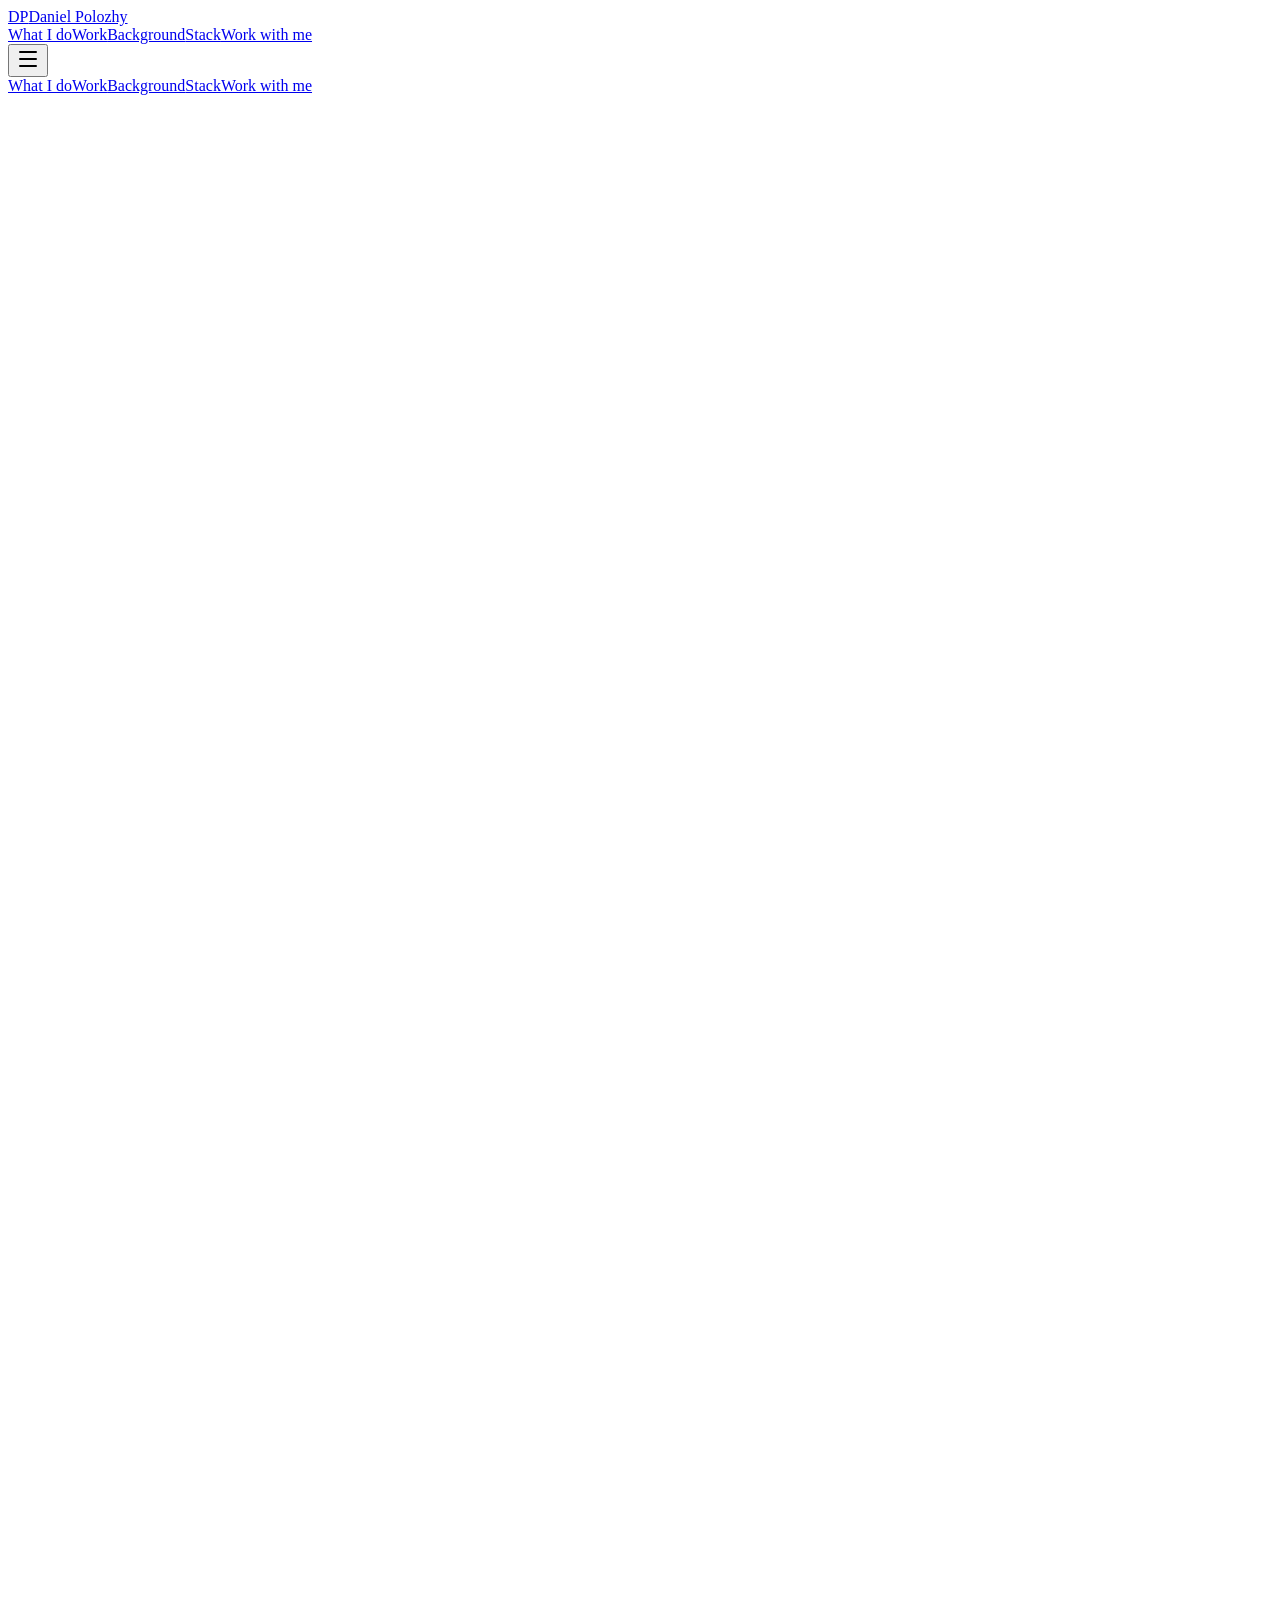
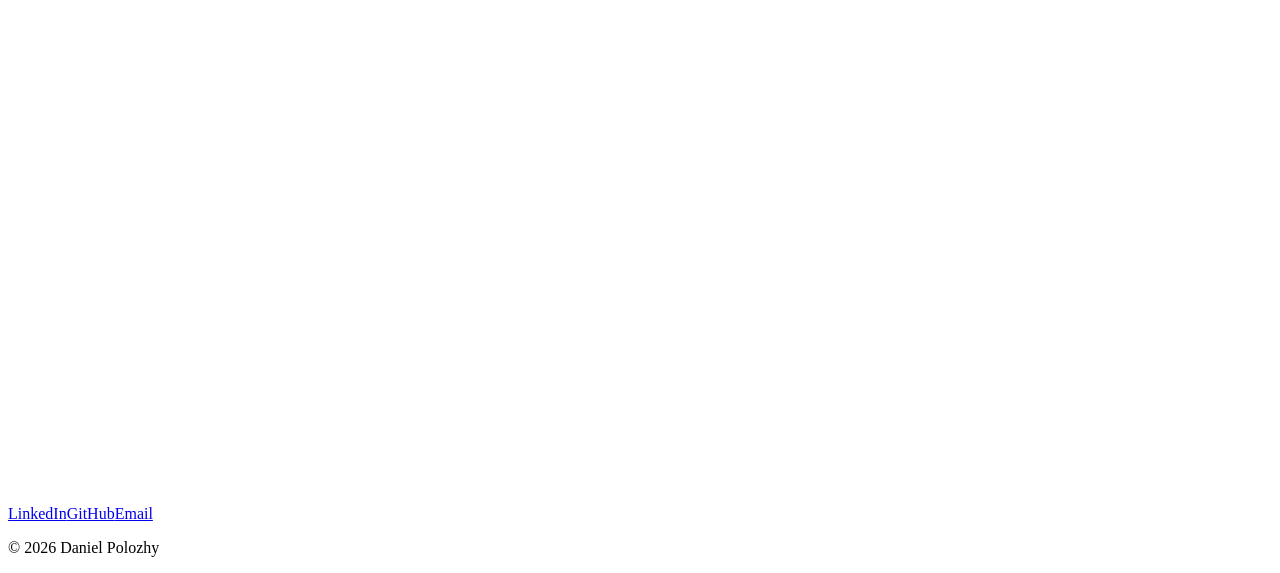
==== commit 782ea1de: "Refine portfolio positioning copy" ====
--- a/index.html
+++ b/index.html
@@ -1 +1 @@
-<!DOCTYPE html><html lang="en" class="light"> <head><meta charset="UTF-8"><meta name="viewport" content="width=device-width, initial-scale=1.0"><link rel="icon" type="image/x-icon" href="/portfolio/favicon.ico"><meta name="generator" content="Astro v6.1.9"><meta name="ploy-astro-starter-version" content="1.0.0"><title>Daniel Polozhy — GTM &amp; Growth Manager | Daniel Polozhy</title><meta name="description" content="Daniel Polozhy helps B2B SaaS teams turn GTM strategy into pipeline through ICP research, positioning, demand generation, AI-powered workflows, CRM automation, attribution, and sales alignment."/><meta name="robots" content="index, follow"/><link rel="canonical" href="https://dan-po-marketing.github.io/portfolio/"/><meta property="og:type" content="website"/><meta property="og:title" content="Daniel Polozhy — GTM &amp; Growth Manager | Daniel Polozhy"/><meta property="og:site_name" content="Daniel Polozhy"/><meta property="og:description" content="Daniel Polozhy helps B2B SaaS teams turn GTM strategy into pipeline through ICP research, positioning, demand generation, AI-powered workflows, CRM automation, attribution, and sales alignment."/><meta property="og:url" content="https://dan-po-marketing.github.io/portfolio/"/><meta name="twitter:card" content="summary"/><meta name="twitter:title" content="Daniel Polozhy — GTM &amp; Growth Manager | Daniel Polozhy"/><meta name="twitter:description" content="Daniel Polozhy helps B2B SaaS teams turn GTM strategy into pipeline through ICP research, positioning, demand generation, AI-powered workflows, CRM automation, attribution, and sales alignment."/><script type="application/ld+json">{"@context":"https://schema.org","@graph":[{"@type":"Organization","name":"Daniel Polozhy","url":"https://dan-po-marketing.github.io/portfolio"},{"@type":"WebSite","name":"Daniel Polozhy","url":"https://dan-po-marketing.github.io/portfolio"},{"@type":"WebPage","name":"Daniel Polozhy — GTM & Growth Manager | Daniel Polozhy","description":"Daniel Polozhy helps B2B SaaS teams turn GTM strategy into pipeline through ICP research, positioning, demand generation, AI-powered workflows, CRM automation, attribution, and sales alignment.","url":"https://dan-po-marketing.github.io/portfolio/"}]}</script><link rel="stylesheet" href="/portfolio/_ploy_static/_astro/reveal.CSg1WXym.css"></head> <body>  <style>astro-island,astro-slot,astro-static-slot{display:contents}</style><script>(()=>{var e=async t=>{await(await t())()};(self.Astro||(self.Astro={})).load=e;window.dispatchEvent(new Event("astro:load"));})();</script><script>(()=>{var A=Object.defineProperty;var C=(i,o,a)=>o in i?A(i,o,{enumerable:!0,configurable:!0,writable:!0,value:a}):i[o]=a;var l=(i,o,a)=>C(i,typeof o!="symbol"?o+"":o,a);var E=new Set(["__proto__","constructor","prototype"]);{let i={0:t=>y(t),1:t=>a(t),2:t=>new RegExp(t),3:t=>new Date(t),4:t=>new Map(a(t)),5:t=>new Set(a(t)),6:t=>BigInt(t),7:t=>new URL(t),8:t=>new Uint8Array(t),9:t=>new Uint16Array(t),10:t=>new Uint32Array(t),11:t=>Number.POSITIVE_INFINITY*t},o=t=>{let[h,e]=t;return h in i?i[h](e):void 0},a=t=>t.map(o),y=t=>typeof t!="object"||t===null?t:Object.fromEntries(Object.entries(t).map(([h,e])=>[h,o(e)]));class f extends HTMLElement{constructor(){super(...arguments);l(this,"Component");l(this,"hydrator");l(this,"hydrate",async()=>{var b;if(!this.hydrator||!this.isConnected)return;let e=(b=this.parentElement)==null?void 0:b.closest("astro-island[ssr]");if(e){e.addEventListener("astro:hydrate",this.hydrate,{once:!0});return}let c=this.querySelectorAll("astro-slot"),n={},p=this.querySelectorAll("template[data-astro-template]");for(let r of p){let s=r.closest(this.tagName);s!=null&&s.isSameNode(this)&&(n[r.getAttribute("data-astro-template")||"default"]=r.innerHTML,r.remove())}for(let r of c){let s=r.closest(this.tagName);s!=null&&s.isSameNode(this)&&(n[r.getAttribute("name")||"default"]=r.innerHTML)}let u;try{u=this.hasAttribute("props")?y(JSON.parse(this.getAttribute("props"))):{}}catch(r){let s=this.getAttribute("component-url")||"<unknown>",v=this.getAttribute("component-export");throw v&&(s+=` (export ${v})`),console.error(`[hydrate] Error parsing props for component ${s}`,this.getAttribute("props"),r),r}let d;await this.hydrator(this)(this.Component,u,n,{client:this.getAttribute("client")}),this.removeAttribute("ssr"),this.dispatchEvent(new CustomEvent("astro:hydrate"))});l(this,"unmount",()=>{this.isConnected||this.dispatchEvent(new CustomEvent("astro:unmount"))})}disconnectedCallback(){document.removeEventListener("astro:after-swap",this.unmount),document.addEventListener("astro:after-swap",this.unmount,{once:!0})}connectedCallback(){if(!this.hasAttribute("await-children")||document.readyState==="interactive"||document.readyState==="complete")this.childrenConnectedCallback();else{let e=()=>{document.removeEventListener("DOMContentLoaded",e),c.disconnect(),this.childrenConnectedCallback()},c=new MutationObserver(()=>{var n;((n=this.lastChild)==null?void 0:n.nodeType)===Node.COMMENT_NODE&&this.lastChild.nodeValue==="astro:end"&&(this.lastChild.remove(),e())});c.observe(this,{childList:!0}),document.addEventListener("DOMContentLoaded",e)}}async childrenConnectedCallback(){let e=this.getAttribute("before-hydration-url");e&&await import(e),this.start()}async start(){let e=JSON.parse(this.getAttribute("opts")),c=this.getAttribute("client");if(Astro[c]===void 0){window.addEventListener(`astro:${c}`,()=>this.start(),{once:!0});return}try{await Astro[c](async()=>{let n=this.getAttribute("renderer-url"),[p,{default:u}]=await Promise.all([import(this.getAttribute("component-url")),n?import(n):()=>()=>{}]),d=this.getAttribute("component-export")||"default";if(d.includes(".")){this.Component=p;for(let m of d.split(".")){if(E.has(m)||!this.Component||typeof this.Component!="object"&&typeof this.Component!="function"||!Object.hasOwn(this.Component,m))throw new Error(`Invalid component export path: ${d}`);this.Component=this.Component[m]}}else{if(E.has(d))throw new Error(`Invalid component export path: ${d}`);this.Component=p[d]}return this.hydrator=u,this.hydrate},e,this)}catch(n){console.error("[astro-island] Error hydrating %s",this.getAttribute("component-url"),n)}}attributeChangedCallback(){this.hydrate()}}l(f,"observedAttributes",["props"]),customElements.get("astro-island")||customElements.define("astro-island",f)}})();</script><astro-island uid="Z2ud01l" prefix="r2" component-url="/portfolio/_ploy_static/_astro/page.D4OFxUw6.js" component-export="HomePage" renderer-url="/portfolio/_ploy_static/_astro/client.CXJcWBxe.js" props="{}" ssr client="load" opts="{&quot;name&quot;:&quot;HomePage&quot;,&quot;value&quot;:true}" await-children><div class="min-h-screen bg-ploy-background-primary text-ploy-text-primary"><header class="sticky top-0 z-50 border-b border-ploy-border-primary bg-ploy-background-primary/80 backdrop-blur-md"><div class="mx-auto flex h-16 max-w-6xl items-center justify-between px-6"><a href="/portfolio/" class="flex items-center gap-2.5"><span class="flex h-8 w-8 items-center justify-center rounded-button bg-ploy-accent-primary font-mono text-sm font-medium text-ploy-text-on-accent-primary">DP</span><span class="font-heading text-sm font-medium tracking-tight text-ploy-text-primary">Daniel Polozhy</span></a><nav class="hidden items-center gap-8 md:flex"><a href="/portfolio/#what" class="font-mono text-xs uppercase tracking-widest text-ploy-text-secondary transition-colors hover:text-ploy-text-primary">What I do</a><a href="/portfolio/#work" class="font-mono text-xs uppercase tracking-widest text-ploy-text-secondary transition-colors hover:text-ploy-text-primary">Work</a><a href="/portfolio/#background" class="font-mono text-xs uppercase tracking-widest text-ploy-text-secondary transition-colors hover:text-ploy-text-primary">Background</a><a href="/portfolio/#stack" class="font-mono text-xs uppercase tracking-widest text-ploy-text-secondary transition-colors hover:text-ploy-text-primary">Stack</a><a href="/portfolio/#contact" class="inline-flex items-center justify-center gap-2 whitespace-nowrap font-button font-medium tracking-tight rounded-button transition-colors duration-200 focus-visible:outline-none focus-visible:ring-2 focus-visible:ring-ploy-accent-primary focus-visible:ring-offset-2 focus-visible:ring-offset-ploy-background-primary disabled:pointer-events-none disabled:opacity-50 bg-ploy-accent-primary text-ploy-text-on-accent-primary hover:bg-ploy-accent-primary/90 h-9 px-4 text-sm">Work with me</a></nav><button type="button" aria-label="Toggle menu" class="text-ploy-text-primary md:hidden"><svg xmlns="http://www.w3.org/2000/svg" width="24" height="24" viewBox="0 0 24 24" fill="none" stroke="currentColor" stroke-width="2" stroke-linecap="round" stroke-linejoin="round" class="lucide lucide-menu h-6 w-6" aria-hidden="true"><path d="M4 5h16"></path><path d="M4 12h16"></path><path d="M4 19h16"></path></svg></button></div><div class="overflow-hidden border-ploy-border-primary md:hidden max-h-0 border-t-0" style="transition:max-height 0.3s ease"><nav class="flex flex-col gap-1 px-6 py-4"><a href="/portfolio/#what" class="py-2 font-mono text-xs uppercase tracking-widest text-ploy-text-secondary transition-colors hover:text-ploy-text-primary">What I do</a><a href="/portfolio/#work" class="py-2 font-mono text-xs uppercase tracking-widest text-ploy-text-secondary transition-colors hover:text-ploy-text-primary">Work</a><a href="/portfolio/#background" class="py-2 font-mono text-xs uppercase tracking-widest text-ploy-text-secondary transition-colors hover:text-ploy-text-primary">Background</a><a href="/portfolio/#stack" class="py-2 font-mono text-xs uppercase tracking-widest text-ploy-text-secondary transition-colors hover:text-ploy-text-primary">Stack</a><a href="/portfolio/#contact" class="inline-flex items-center justify-center gap-2 whitespace-nowrap font-button font-medium tracking-tight rounded-button transition-colors duration-200 focus-visible:outline-none focus-visible:ring-2 focus-visible:ring-ploy-accent-primary focus-visible:ring-offset-2 focus-visible:ring-offset-ploy-background-primary disabled:pointer-events-none disabled:opacity-50 bg-ploy-accent-primary text-ploy-text-on-accent-primary hover:bg-ploy-accent-primary/90 h-9 px-4 text-sm mt-3 w-full">Work with me</a></nav></div></header><main><section id="top" class="border-b border-ploy-border-primary"><div class="mx-auto grid max-w-6xl items-center gap-14 px-6 py-20 lg:grid-cols-[1.05fr_0.95fr] lg:py-24"><div><h1 class="font-heading typography-heading text-balance text-4xl text-ploy-text-primary sm:text-5xl lg:text-[3.4rem]" style="opacity:0;transform:translateY(20px)">I build GTM motions that turn strategy into pipeline.</h1><p class="mt-6 max-w-xl text-lg leading-relaxed text-ploy-text-secondary" style="opacity:0;transform:translateY(20px)">9 years across B2B sales and growth, from closing $3M in deals to building the systems that generate them. I help B2B SaaS teams sharpen ICP, messaging, demand generation, sales follow-up, CRM automation, and AI workflows so the revenue motion is repeatable, not manual.</p><div class="mt-9 flex flex-wrap items-center gap-3" style="opacity:0;transform:translateY(20px)"><a href="#contact" class="inline-flex items-center justify-center gap-2 whitespace-nowrap font-button font-medium tracking-tight rounded-button transition-colors duration-200 focus-visible:outline-none focus-visible:ring-2 focus-visible:ring-ploy-accent-primary focus-visible:ring-offset-2 focus-visible:ring-offset-ploy-background-primary disabled:pointer-events-none disabled:opacity-50 bg-ploy-accent-primary text-ploy-text-on-accent-primary hover:bg-ploy-accent-primary/90 h-13 px-7 text-base">Work with me<svg xmlns="http://www.w3.org/2000/svg" width="24" height="24" viewBox="0 0 24 24" fill="none" stroke="currentColor" stroke-width="2" stroke-linecap="round" stroke-linejoin="round" class="lucide lucide-arrow-right h-4 w-4" aria-hidden="true"><path d="M5 12h14"></path><path d="m12 5 7 7-7 7"></path></svg></a><a href="#work" class="inline-flex items-center justify-center gap-2 whitespace-nowrap font-button font-medium tracking-tight rounded-button transition-colors duration-200 focus-visible:outline-none focus-visible:ring-2 focus-visible:ring-ploy-accent-primary focus-visible:ring-offset-2 focus-visible:ring-offset-ploy-background-primary disabled:pointer-events-none disabled:opacity-50 border border-ploy-border-primary bg-ploy-neutral-secondary text-ploy-text-primary hover:border-ploy-accent-primary hover:text-ploy-accent-primary h-13 px-7 text-base">View proof</a></div></div><div class="rounded-card border border-ploy-border-primary bg-ploy-neutral-secondary p-6 sm:p-8" style="opacity:0;transform:translateY(20px)"><p class="font-mono text-xs uppercase tracking-widest text-ploy-text-secondary">The operating system underneath GTM</p><div class="mt-6 space-y-3"><div><div class="flex items-center gap-4 rounded-button border border-ploy-border-primary bg-ploy-background-primary px-4 py-3.5"><span class="flex h-9 w-9 shrink-0 items-center justify-center rounded-button bg-ploy-accent-primary/10 text-ploy-accent-primary"><svg xmlns="http://www.w3.org/2000/svg" width="24" height="24" viewBox="0 0 24 24" fill="none" stroke="currentColor" stroke-width="2" stroke-linecap="round" stroke-linejoin="round" class="lucide lucide-target h-4 w-4" aria-hidden="true"><circle cx="12" cy="12" r="10"></circle><circle cx="12" cy="12" r="6"></circle><circle cx="12" cy="12" r="2"></circle></svg></span><div><p class="font-heading text-sm font-semibold text-ploy-text-primary">Set the GTM strategy</p><p class="font-mono text-xs text-ploy-text-secondary">ICP · positioning · messaging</p></div></div><div class="ml-[34px] h-3 w-px bg-ploy-border-primary"></div></div><div><div class="flex items-center gap-4 rounded-button border border-ploy-border-primary bg-ploy-background-primary px-4 py-3.5"><span class="flex h-9 w-9 shrink-0 items-center justify-center rounded-button bg-ploy-accent-primary/10 text-ploy-accent-primary"><svg xmlns="http://www.w3.org/2000/svg" width="24" height="24" viewBox="0 0 24 24" fill="none" stroke="currentColor" stroke-width="2" stroke-linecap="round" stroke-linejoin="round" class="lucide lucide-workflow h-4 w-4" aria-hidden="true"><rect width="8" height="8" x="3" y="3" rx="2"></rect><path d="M7 11v4a2 2 0 0 0 2 2h4"></path><rect width="8" height="8" x="13" y="13" rx="2"></rect></svg></span><div><p class="font-heading text-sm font-semibold text-ploy-text-primary">Build the revenue system</p><p class="font-mono text-xs text-ploy-text-secondary">demand gen · CRM · AI workflows</p></div></div><div class="ml-[34px] h-3 w-px bg-ploy-border-primary"></div></div><div><div class="flex items-center gap-4 rounded-button border border-ploy-border-primary bg-ploy-background-primary px-4 py-3.5"><span class="flex h-9 w-9 shrink-0 items-center justify-center rounded-button bg-ploy-accent-primary/10 text-ploy-accent-primary"><svg xmlns="http://www.w3.org/2000/svg" width="24" height="24" viewBox="0 0 24 24" fill="none" stroke="currentColor" stroke-width="2" stroke-linecap="round" stroke-linejoin="round" class="lucide lucide-refresh-cw h-4 w-4" aria-hidden="true"><path d="M3 12a9 9 0 0 1 9-9 9.75 9.75 0 0 1 6.74 2.74L21 8"></path><path d="M21 3v5h-5"></path><path d="M21 12a9 9 0 0 1-9 9 9.75 9.75 0 0 1-6.74-2.74L3 16"></path><path d="M8 16H3v5"></path></svg></span><div><p class="font-heading text-sm font-semibold text-ploy-text-primary">Own the pipeline loop</p><p class="font-mono text-xs text-ploy-text-secondary">experiment · align · refine</p></div></div></div></div></div></div><div class="border-t border-ploy-border-primary bg-ploy-neutral-secondary"><dl class="mx-auto grid max-w-6xl grid-cols-2 gap-px overflow-hidden px-6 py-0 sm:grid-cols-3 lg:grid-cols-6"><div class="px-2 py-7 text-center sm:px-4"><dt class="font-heading text-2xl font-bold tracking-tight text-ploy-text-primary">$100K/mo</dt><dd class="mt-1.5 text-xs leading-snug text-ploy-text-secondary">Pipeline built from zero</dd></div><div class="px-2 py-7 text-center sm:px-4"><dt class="font-heading text-2xl font-bold tracking-tight text-ploy-text-primary">+47%</dt><dd class="mt-1.5 text-xs leading-snug text-ploy-text-secondary">MQL lift</dd></div><div class="px-2 py-7 text-center sm:px-4"><dt class="font-heading text-2xl font-bold tracking-tight text-ploy-text-primary">−30%</dt><dd class="mt-1.5 text-xs leading-snug text-ploy-text-secondary">Demand gen spend</dd></div><div class="px-2 py-7 text-center sm:px-4"><dt class="font-heading text-2xl font-bold tracking-tight text-ploy-text-primary">$140K ARR</dt><dd class="mt-1.5 text-xs leading-snug text-ploy-text-secondary">Product launch in 4 months</dd></div><div class="px-2 py-7 text-center sm:px-4"><dt class="font-heading text-2xl font-bold tracking-tight text-ploy-text-primary">1,000+/mo</dt><dd class="mt-1.5 text-xs leading-snug text-ploy-text-secondary">Conversations handled by AI SDR</dd></div><div class="px-2 py-7 text-center sm:px-4"><dt class="font-heading text-2xl font-bold tracking-tight text-ploy-text-primary">$3M</dt><dd class="mt-1.5 text-xs leading-snug text-ploy-text-secondary">Closed deals in B2B sales</dd></div></dl></div></section><section id="what" class="border-b border-ploy-border-primary"><div class="mx-auto max-w-6xl px-6 py-20 lg:py-24"><div class="max-w-2xl" style="opacity:0;transform:translateY(24px)"><h2 class="font-heading typography-heading text-balance text-3xl text-ploy-text-primary sm:text-4xl">Strategy first. Then the system that proves it.</h2><p class="mt-4 text-lg leading-relaxed text-ploy-text-secondary">I connect the work most teams keep separate — strategy, systems, and the loop between them.</p></div><div class="mt-14 grid gap-5 md:grid-cols-3"><div style="opacity:0;transform:translateY(24px)"><div class="flex h-full flex-col rounded-card border border-ploy-border-primary bg-ploy-neutral-secondary p-7"><span class="font-mono text-xs text-ploy-text-secondary">01</span><h3 class="mt-3 font-heading text-xl font-semibold tracking-tight text-ploy-text-primary">Set the GTM strategy</h3><p class="mt-2 leading-relaxed text-ploy-text-secondary">Decide who to sell to and what to say before a single campaign runs.</p><ul class="mt-5 space-y-2.5 border-t border-ploy-border-primary pt-5"><li class="flex items-start gap-2.5 text-sm text-ploy-text-primary"><svg xmlns="http://www.w3.org/2000/svg" width="24" height="24" viewBox="0 0 24 24" fill="none" stroke="currentColor" stroke-width="2.5" stroke-linecap="round" stroke-linejoin="round" class="lucide lucide-check mt-0.5 h-4 w-4 shrink-0 text-ploy-accent-primary" aria-hidden="true"><path d="M20 6 9 17l-5-5"></path></svg>ICP research &amp; segmentation</li><li class="flex items-start gap-2.5 text-sm text-ploy-text-primary"><svg xmlns="http://www.w3.org/2000/svg" width="24" height="24" viewBox="0 0 24 24" fill="none" stroke="currentColor" stroke-width="2.5" stroke-linecap="round" stroke-linejoin="round" class="lucide lucide-check mt-0.5 h-4 w-4 shrink-0 text-ploy-accent-primary" aria-hidden="true"><path d="M20 6 9 17l-5-5"></path></svg>Positioning &amp; messaging</li><li class="flex items-start gap-2.5 text-sm text-ploy-text-primary"><svg xmlns="http://www.w3.org/2000/svg" width="24" height="24" viewBox="0 0 24 24" fill="none" stroke="currentColor" stroke-width="2.5" stroke-linecap="round" stroke-linejoin="round" class="lucide lucide-check mt-0.5 h-4 w-4 shrink-0 text-ploy-accent-primary" aria-hidden="true"><path d="M20 6 9 17l-5-5"></path></svg>Offer &amp; channel bets</li></ul></div></div><div style="opacity:0;transform:translateY(24px)"><div class="flex h-full flex-col rounded-card border border-ploy-border-primary bg-ploy-neutral-secondary p-7"><span class="font-mono text-xs text-ploy-text-secondary">02</span><h3 class="mt-3 font-heading text-xl font-semibold tracking-tight text-ploy-text-primary">Build the revenue system</h3><p class="mt-2 leading-relaxed text-ploy-text-secondary">Turn the strategy into a motion that runs without manual steps.</p><ul class="mt-5 space-y-2.5 border-t border-ploy-border-primary pt-5"><li class="flex items-start gap-2.5 text-sm text-ploy-text-primary"><svg xmlns="http://www.w3.org/2000/svg" width="24" height="24" viewBox="0 0 24 24" fill="none" stroke="currentColor" stroke-width="2.5" stroke-linecap="round" stroke-linejoin="round" class="lucide lucide-check mt-0.5 h-4 w-4 shrink-0 text-ploy-accent-primary" aria-hidden="true"><path d="M20 6 9 17l-5-5"></path></svg>Demand generation &amp; outbound</li><li class="flex items-start gap-2.5 text-sm text-ploy-text-primary"><svg xmlns="http://www.w3.org/2000/svg" width="24" height="24" viewBox="0 0 24 24" fill="none" stroke="currentColor" stroke-width="2.5" stroke-linecap="round" stroke-linejoin="round" class="lucide lucide-check mt-0.5 h-4 w-4 shrink-0 text-ploy-accent-primary" aria-hidden="true"><path d="M20 6 9 17l-5-5"></path></svg>CRM automation &amp; lifecycle</li><li class="flex items-start gap-2.5 text-sm text-ploy-text-primary"><svg xmlns="http://www.w3.org/2000/svg" width="24" height="24" viewBox="0 0 24 24" fill="none" stroke="currentColor" stroke-width="2.5" stroke-linecap="round" stroke-linejoin="round" class="lucide lucide-check mt-0.5 h-4 w-4 shrink-0 text-ploy-accent-primary" aria-hidden="true"><path d="M20 6 9 17l-5-5"></path></svg>Attribution &amp; AI SDR workflows</li></ul></div></div><div style="opacity:0;transform:translateY(24px)"><div class="flex h-full flex-col rounded-card border border-ploy-border-primary bg-ploy-neutral-secondary p-7"><span class="font-mono text-xs text-ploy-text-secondary">03</span><h3 class="mt-3 font-heading text-xl font-semibold tracking-tight text-ploy-text-primary">Own the pipeline loop</h3><p class="mt-2 leading-relaxed text-ploy-text-secondary">Close the loop so every cycle sharpens the next one.</p><ul class="mt-5 space-y-2.5 border-t border-ploy-border-primary pt-5"><li class="flex items-start gap-2.5 text-sm text-ploy-text-primary"><svg xmlns="http://www.w3.org/2000/svg" width="24" height="24" viewBox="0 0 24 24" fill="none" stroke="currentColor" stroke-width="2.5" stroke-linecap="round" stroke-linejoin="round" class="lucide lucide-check mt-0.5 h-4 w-4 shrink-0 text-ploy-accent-primary" aria-hidden="true"><path d="M20 6 9 17l-5-5"></path></svg>Experiments &amp; testing</li><li class="flex items-start gap-2.5 text-sm text-ploy-text-primary"><svg xmlns="http://www.w3.org/2000/svg" width="24" height="24" viewBox="0 0 24 24" fill="none" stroke="currentColor" stroke-width="2.5" stroke-linecap="round" stroke-linejoin="round" class="lucide lucide-check mt-0.5 h-4 w-4 shrink-0 text-ploy-accent-primary" aria-hidden="true"><path d="M20 6 9 17l-5-5"></path></svg>Sales alignment &amp; follow-up</li><li class="flex items-start gap-2.5 text-sm text-ploy-text-primary"><svg xmlns="http://www.w3.org/2000/svg" width="24" height="24" viewBox="0 0 24 24" fill="none" stroke="currentColor" stroke-width="2.5" stroke-linecap="round" stroke-linejoin="round" class="lucide lucide-check mt-0.5 h-4 w-4 shrink-0 text-ploy-accent-primary" aria-hidden="true"><path d="M20 6 9 17l-5-5"></path></svg>Learnings → next-cycle targeting</li></ul></div></div></div></div></section><section class="border-b border-ploy-border-primary bg-ploy-neutral-secondary"><div class="mx-auto grid max-w-6xl gap-12 px-6 py-20 lg:grid-cols-[1fr_0.9fr] lg:py-24"><div style="opacity:0;transform:translateY(24px)"><h2 class="font-heading typography-heading text-balance text-3xl text-ploy-text-primary sm:text-4xl">Most early-stage teams don&#x27;t have a marketing problem. They have a system problem.</h2><p class="mt-5 max-w-lg text-lg leading-relaxed text-ploy-text-secondary">I build the operating system underneath GTM, so the team can test faster and see what&#x27;s actually working.</p></div><div style="opacity:0;transform:translateY(24px)"><ul class="divide-y divide-ploy-border-primary rounded-card border border-ploy-border-primary bg-ploy-background-primary"><li class="flex items-center gap-3 px-5 py-3.5"><span class="font-mono text-sm text-ploy-text-secondary">—</span><span class="text-ploy-text-primary">Targeting lives in spreadsheets</span></li><li class="flex items-center gap-3 px-5 py-3.5"><span class="font-mono text-sm text-ploy-text-secondary">—</span><span class="text-ploy-text-primary">Messaging changes every campaign</span></li><li class="flex items-center gap-3 px-5 py-3.5"><span class="font-mono text-sm text-ploy-text-secondary">—</span><span class="text-ploy-text-primary">Sales follows up manually</span></li><li class="flex items-center gap-3 px-5 py-3.5"><span class="font-mono text-sm text-ploy-text-secondary">—</span><span class="text-ploy-text-primary">CRM data decays</span></li><li class="flex items-center gap-3 px-5 py-3.5"><span class="font-mono text-sm text-ploy-text-secondary">—</span><span class="text-ploy-text-primary">Attribution is unclear</span></li><li class="flex items-center gap-3 px-5 py-3.5"><span class="font-mono text-sm text-ploy-text-secondary">—</span><span class="text-ploy-text-primary">The motion depends on too many manual steps</span></li></ul></div></div></section><section id="work" class="border-b border-ploy-border-primary"><div class="mx-auto max-w-6xl px-6 py-20 lg:py-24"><div class="max-w-2xl" style="opacity:0;transform:translateY(24px)"><h2 class="font-heading typography-heading text-balance text-3xl text-ploy-text-primary sm:text-4xl">Strategy translated into working revenue systems</h2><p class="mt-4 text-lg leading-relaxed text-ploy-text-secondary">Four systems built end-to-end. Each one starts with a GTM decision, not a tool.</p></div><div class="mt-14 grid gap-5 md:grid-cols-2"><div style="opacity:0;transform:translateY(24px)"><a href="/portfolio/work/demand-generation-engine" class="group flex h-full flex-col rounded-card border border-ploy-border-primary bg-ploy-neutral-secondary p-7 transition-colors duration-300 hover:border-ploy-accent-primary"><h3 class="font-heading text-xl font-semibold tracking-tight text-ploy-text-primary">Self-Improving Demand Generation Engine</h3><p class="mt-4 text-sm leading-relaxed text-ploy-text-primary"><span class="font-mono text-xs uppercase tracking-widest text-ploy-accent-primary">Decision · </span>Stopped treating outbound as one-off campaigns and built a feedback loop from converted leads back into targeting and messaging.</p><p class="mt-3 leading-relaxed text-ploy-text-secondary">Finds who to target, writes segment-specific outreach, sends across email and LinkedIn, and uses conversion data to sharpen the next cycle.</p><ul class="mt-6 flex flex-wrap gap-2"><li class="rounded-button border border-ploy-border-primary bg-ploy-background-primary px-3 py-1.5 font-mono text-xs text-ploy-text-primary">$100K/mo pipeline from zero</li><li class="rounded-button border border-ploy-border-primary bg-ploy-background-primary px-3 py-1.5 font-mono text-xs text-ploy-text-primary">+47% MQL lift</li><li class="rounded-button border border-ploy-border-primary bg-ploy-background-primary px-3 py-1.5 font-mono text-xs text-ploy-text-primary">−30% spend</li></ul><span class="mt-6 inline-flex items-center gap-1.5 text-sm font-medium text-ploy-accent-primary">Read case study<svg xmlns="http://www.w3.org/2000/svg" width="24" height="24" viewBox="0 0 24 24" fill="none" stroke="currentColor" stroke-width="2" stroke-linecap="round" stroke-linejoin="round" class="lucide lucide-arrow-right h-4 w-4 transition-transform duration-200 group-hover:translate-x-0.5" aria-hidden="true"><path d="M5 12h14"></path><path d="m12 5 7 7-7 7"></path></svg></span></a></div><div style="opacity:0;transform:translateY(24px)"><a href="/portfolio/work/ai-sdr" class="group flex h-full flex-col rounded-card border border-ploy-border-primary bg-ploy-neutral-secondary p-7 transition-colors duration-300 hover:border-ploy-accent-primary"><h3 class="font-heading text-xl font-semibold tracking-tight text-ploy-text-primary">AI SDR for Reply Qualification &amp; Follow-Up</h3><p class="mt-4 text-sm leading-relaxed text-ploy-text-primary"><span class="font-mono text-xs uppercase tracking-widest text-ploy-accent-primary">Decision · </span>Protected sales time by letting AI handle reply triage, qualification, and follow-up — escalating only demo-ready leads to humans.</p><p class="mt-3 leading-relaxed text-ploy-text-secondary">A multi-agent system that reads replies, classifies intent, qualifies through conversation, drafts responses, updates the CRM, and schedules follow-ups across email and LinkedIn.</p><ul class="mt-6 flex flex-wrap gap-2"><li class="rounded-button border border-ploy-border-primary bg-ploy-background-primary px-3 py-1.5 font-mono text-xs text-ploy-text-primary">1,000+ interactions/mo</li><li class="rounded-button border border-ploy-border-primary bg-ploy-background-primary px-3 py-1.5 font-mono text-xs text-ploy-text-primary">Half of all sales meetings</li><li class="rounded-button border border-ploy-border-primary bg-ploy-background-primary px-3 py-1.5 font-mono text-xs text-ploy-text-primary">Sub-minute replies</li></ul><span class="mt-6 inline-flex items-center gap-1.5 text-sm font-medium text-ploy-accent-primary">Read case study<svg xmlns="http://www.w3.org/2000/svg" width="24" height="24" viewBox="0 0 24 24" fill="none" stroke="currentColor" stroke-width="2" stroke-linecap="round" stroke-linejoin="round" class="lucide lucide-arrow-right h-4 w-4 transition-transform duration-200 group-hover:translate-x-0.5" aria-hidden="true"><path d="M5 12h14"></path><path d="m12 5 7 7-7 7"></path></svg></span></a></div><div style="opacity:0;transform:translateY(24px)"><a href="/portfolio/work/crm-attribution" class="group flex h-full flex-col rounded-card border border-ploy-border-primary bg-ploy-neutral-secondary p-7 transition-colors duration-300 hover:border-ploy-accent-primary"><h3 class="font-heading text-xl font-semibold tracking-tight text-ploy-text-primary">Self-Updating CRM &amp; Attribution System</h3><p class="mt-4 text-sm leading-relaxed text-ploy-text-primary"><span class="font-mono text-xs uppercase tracking-widest text-ploy-accent-primary">Decision · </span>Made CRM data and attribution trustworthy enough to actually guide GTM decisions, instead of guessing from stale records.</p><p class="mt-3 leading-relaxed text-ploy-text-secondary">Product events update CRM statuses, demo recordings become structured notes, replies get classified, and weekly attribution reports show which channels create customers.</p><ul class="mt-6 flex flex-wrap gap-2"><li class="rounded-button border border-ploy-border-primary bg-ploy-background-primary px-3 py-1.5 font-mono text-xs text-ploy-text-primary">Zero manual CRM updates</li><li class="rounded-button border border-ploy-border-primary bg-ploy-background-primary px-3 py-1.5 font-mono text-xs text-ploy-text-primary">Demo insights in minutes</li><li class="rounded-button border border-ploy-border-primary bg-ploy-background-primary px-3 py-1.5 font-mono text-xs text-ploy-text-primary">Weekly attribution, automated</li></ul><span class="mt-6 inline-flex items-center gap-1.5 text-sm font-medium text-ploy-accent-primary">Read case study<svg xmlns="http://www.w3.org/2000/svg" width="24" height="24" viewBox="0 0 24 24" fill="none" stroke="currentColor" stroke-width="2" stroke-linecap="round" stroke-linejoin="round" class="lucide lucide-arrow-right h-4 w-4 transition-transform duration-200 group-hover:translate-x-0.5" aria-hidden="true"><path d="M5 12h14"></path><path d="m12 5 7 7-7 7"></path></svg></span></a></div><div style="opacity:0;transform:translateY(24px)"><a href="/portfolio/work/ai-cold-calling" class="group flex h-full flex-col rounded-card border border-ploy-border-primary bg-ploy-neutral-secondary p-7 transition-colors duration-300 hover:border-ploy-accent-primary"><h3 class="font-heading text-xl font-semibold tracking-tight text-ploy-text-primary">AI Cold-Calling System with Circuit Breaker</h3><p class="mt-4 text-sm leading-relaxed text-ploy-text-primary"><span class="font-mono text-xs uppercase tracking-widest text-ploy-accent-primary">Decision · </span>Tested phone as a faster feedback channel without risking runaway automation — safety was a design requirement, not an afterthought.</p><p class="mt-3 leading-relaxed text-ploy-text-secondary">An AI voice operation that calls during each lead&#x27;s business hours, qualifies conversations, alerts sales, handles callbacks, and shuts itself down if anomaly checks fail.</p><ul class="mt-6 flex flex-wrap gap-2"><li class="rounded-button border border-ploy-border-primary bg-ploy-background-primary px-3 py-1.5 font-mono text-xs text-ploy-text-primary">2,200+ leads processed</li><li class="rounded-button border border-ploy-border-primary bg-ploy-background-primary px-3 py-1.5 font-mono text-xs text-ploy-text-primary">Zero watchdog violations</li><li class="rounded-button border border-ploy-border-primary bg-ploy-background-primary px-3 py-1.5 font-mono text-xs text-ploy-text-primary">100+ calls/day capacity</li></ul><span class="mt-6 inline-flex items-center gap-1.5 text-sm font-medium text-ploy-accent-primary">Read case study<svg xmlns="http://www.w3.org/2000/svg" width="24" height="24" viewBox="0 0 24 24" fill="none" stroke="currentColor" stroke-width="2" stroke-linecap="round" stroke-linejoin="round" class="lucide lucide-arrow-right h-4 w-4 transition-transform duration-200 group-hover:translate-x-0.5" aria-hidden="true"><path d="M5 12h14"></path><path d="m12 5 7 7-7 7"></path></svg></span></a></div></div></div></section><section id="background" class="border-b border-ploy-border-primary"><div class="mx-auto grid max-w-6xl items-center gap-12 px-6 py-20 lg:grid-cols-[1.1fr_0.9fr] lg:py-24"><div style="opacity:0;transform:translateY(24px)"><h2 class="font-heading typography-heading text-balance text-3xl text-ploy-text-primary sm:text-4xl">Sales-trained, systems-built</h2><p class="mt-5 max-w-xl text-lg leading-relaxed text-ploy-text-secondary">Before moving into growth, I spent 5 years in B2B sales and closed $3M in deals. That&#x27;s why I don&#x27;t build marketing systems in isolation — I build for the full revenue path: who to target, what to say, when to follow up, what sales needs to know, and how pipeline becomes revenue. Since then I&#x27;ve worked across B2B SaaS, AI/ML, ABM, HR tech, ecommerce services, and WhatsApp/CRM software, at the intersection of GTM strategy, revenue systems, and AI-powered workflows.</p></div><div style="opacity:0;transform:translateY(24px)"><dl class="grid grid-cols-2 gap-px overflow-hidden rounded-card border border-ploy-border-primary bg-ploy-border-primary"><div class="bg-ploy-neutral-secondary p-6"><dt class="font-heading text-2xl font-bold tracking-tight text-ploy-text-primary">5 years</dt><dd class="mt-1.5 text-sm text-ploy-text-secondary">B2B sales</dd></div><div class="bg-ploy-neutral-secondary p-6"><dt class="font-heading text-2xl font-bold tracking-tight text-ploy-text-primary">4 years</dt><dd class="mt-1.5 text-sm text-ploy-text-secondary">Growth &amp; marketing</dd></div><div class="bg-ploy-neutral-secondary p-6"><dt class="font-heading text-2xl font-bold tracking-tight text-ploy-text-primary">$3M</dt><dd class="mt-1.5 text-sm text-ploy-text-secondary">Closed in deals</dd></div><div class="bg-ploy-neutral-secondary p-6"><dt class="font-heading text-2xl font-bold tracking-tight text-ploy-text-primary">MS Computer Science</dt><dd class="mt-1.5 text-sm text-ploy-text-secondary">Education</dd></div></dl></div></div></section><section id="stack" class="border-b border-ploy-border-primary bg-ploy-neutral-secondary"><div class="mx-auto max-w-6xl px-6 py-20 lg:py-24"><div class="max-w-2xl" style="opacity:0;transform:translateY(24px)"><h2 class="font-heading typography-heading text-balance text-3xl text-ploy-text-primary sm:text-4xl">The stack behind the systems</h2><p class="mt-4 text-lg leading-relaxed text-ploy-text-secondary">The systems-building side of this work is what some teams now call a GTM Engineer — it&#x27;s how I make the strategy real without waiting on a dev team.</p></div><div class="mt-12 grid gap-5 sm:grid-cols-2 lg:grid-cols-3"><div style="opacity:0;transform:translateY(24px)"><div class="h-full rounded-card border border-ploy-border-primary bg-ploy-background-primary p-6"><p class="font-mono text-xs uppercase tracking-widest text-ploy-text-secondary">AI &amp; Dev</p><ul class="mt-4 flex flex-wrap gap-2"><li class="rounded-button border border-ploy-border-primary px-3 py-1.5 text-sm text-ploy-text-primary">Claude Code</li><li class="rounded-button border border-ploy-border-primary px-3 py-1.5 text-sm text-ploy-text-primary">Cursor</li><li class="rounded-button border border-ploy-border-primary px-3 py-1.5 text-sm text-ploy-text-primary">Codex</li><li class="rounded-button border border-ploy-border-primary px-3 py-1.5 text-sm text-ploy-text-primary">OpenAI</li></ul></div></div><div style="opacity:0;transform:translateY(24px)"><div class="h-full rounded-card border border-ploy-border-primary bg-ploy-background-primary p-6"><p class="font-mono text-xs uppercase tracking-widest text-ploy-text-secondary">Automation</p><ul class="mt-4 flex flex-wrap gap-2"><li class="rounded-button border border-ploy-border-primary px-3 py-1.5 text-sm text-ploy-text-primary">n8n</li><li class="rounded-button border border-ploy-border-primary px-3 py-1.5 text-sm text-ploy-text-primary">Make</li><li class="rounded-button border border-ploy-border-primary px-3 py-1.5 text-sm text-ploy-text-primary">Zapier</li></ul></div></div><div style="opacity:0;transform:translateY(24px)"><div class="h-full rounded-card border border-ploy-border-primary bg-ploy-background-primary p-6"><p class="font-mono text-xs uppercase tracking-widest text-ploy-text-secondary">Outbound</p><ul class="mt-4 flex flex-wrap gap-2"><li class="rounded-button border border-ploy-border-primary px-3 py-1.5 text-sm text-ploy-text-primary">Clay</li><li class="rounded-button border border-ploy-border-primary px-3 py-1.5 text-sm text-ploy-text-primary">Apollo</li><li class="rounded-button border border-ploy-border-primary px-3 py-1.5 text-sm text-ploy-text-primary">Smartlead</li><li class="rounded-button border border-ploy-border-primary px-3 py-1.5 text-sm text-ploy-text-primary">Instantly</li><li class="rounded-button border border-ploy-border-primary px-3 py-1.5 text-sm text-ploy-text-primary">HeyReach</li></ul></div></div><div style="opacity:0;transform:translateY(24px)"><div class="h-full rounded-card border border-ploy-border-primary bg-ploy-background-primary p-6"><p class="font-mono text-xs uppercase tracking-widest text-ploy-text-secondary">CRM</p><ul class="mt-4 flex flex-wrap gap-2"><li class="rounded-button border border-ploy-border-primary px-3 py-1.5 text-sm text-ploy-text-primary">Close</li><li class="rounded-button border border-ploy-border-primary px-3 py-1.5 text-sm text-ploy-text-primary">HubSpot</li></ul></div></div><div style="opacity:0;transform:translateY(24px)"><div class="h-full rounded-card border border-ploy-border-primary bg-ploy-background-primary p-6"><p class="font-mono text-xs uppercase tracking-widest text-ploy-text-secondary">Analytics</p><ul class="mt-4 flex flex-wrap gap-2"><li class="rounded-button border border-ploy-border-primary px-3 py-1.5 text-sm text-ploy-text-primary">Amplitude</li><li class="rounded-button border border-ploy-border-primary px-3 py-1.5 text-sm text-ploy-text-primary">PostHog</li></ul></div></div></div></div></section><section id="contact" class="border-b border-ploy-border-primary"><div class="mx-auto max-w-6xl px-6 py-20 lg:py-24"><div class="max-w-2xl" style="opacity:0;transform:translateY(24px)"><h2 class="font-heading typography-heading text-balance text-3xl text-ploy-text-primary sm:text-4xl">Let&#x27;s turn your strategy into pipeline</h2></div><div class="mt-12 grid gap-5 md:grid-cols-2"><div style="opacity:0;transform:translateY(24px)"><div class="flex h-full flex-col rounded-card border border-ploy-border-primary bg-ploy-neutral-secondary p-7"><p class="font-mono text-xs uppercase tracking-widest text-ploy-accent-primary">For teams</p><p class="mt-3 flex-1 text-lg leading-relaxed text-ploy-text-primary">Need a GTM motion that turns into pipeline? Let&#x27;s talk about the system your team is missing.</p><a href="https://www.linkedin.com/in/danielpolozhy/" class="inline-flex items-center justify-center gap-2 whitespace-nowrap font-button font-medium tracking-tight rounded-button transition-colors duration-200 focus-visible:outline-none focus-visible:ring-2 focus-visible:ring-ploy-accent-primary focus-visible:ring-offset-2 focus-visible:ring-offset-ploy-background-primary disabled:pointer-events-none disabled:opacity-50 bg-ploy-accent-primary text-ploy-text-on-accent-primary hover:bg-ploy-accent-primary/90 h-13 px-7 text-base mt-6 self-start">Work with me<svg xmlns="http://www.w3.org/2000/svg" width="24" height="24" viewBox="0 0 24 24" fill="none" stroke="currentColor" stroke-width="2" stroke-linecap="round" stroke-linejoin="round" class="lucide lucide-arrow-right h-4 w-4" aria-hidden="true"><path d="M5 12h14"></path><path d="m12 5 7 7-7 7"></path></svg></a></div></div><div style="opacity:0;transform:translateY(24px)"><div class="flex h-full flex-col rounded-card border border-ploy-border-primary bg-ploy-neutral-secondary p-7"><p class="font-mono text-xs uppercase tracking-widest text-ploy-text-secondary">For hiring teams</p><p class="mt-3 flex-1 text-lg leading-relaxed text-ploy-text-primary">Also open to senior GTM, Growth, and Marketing Operations roles — full ownership of the revenue motion.</p><a href="mailto:daniel.polozhy@gmail.com" class="inline-flex items-center justify-center gap-2 whitespace-nowrap font-button font-medium tracking-tight rounded-button transition-colors duration-200 focus-visible:outline-none focus-visible:ring-2 focus-visible:ring-ploy-accent-primary focus-visible:ring-offset-2 focus-visible:ring-offset-ploy-background-primary disabled:pointer-events-none disabled:opacity-50 border border-ploy-border-primary bg-ploy-neutral-secondary text-ploy-text-primary hover:border-ploy-accent-primary hover:text-ploy-accent-primary h-13 px-7 text-base mt-6 self-start"><svg xmlns="http://www.w3.org/2000/svg" width="24" height="24" viewBox="0 0 24 24" fill="none" stroke="currentColor" stroke-width="2" stroke-linecap="round" stroke-linejoin="round" class="lucide lucide-mail h-4 w-4" aria-hidden="true"><path d="m22 7-8.991 5.727a2 2 0 0 1-2.009 0L2 7"></path><rect x="2" y="4" width="20" height="16" rx="2"></rect></svg>Email me</a></div></div></div></div></section></main><footer class="border-t border-ploy-border-primary bg-ploy-background-primary"><div class="mx-auto flex max-w-6xl flex-col gap-6 px-6 py-10 sm:flex-row sm:items-center sm:justify-between"><div class="flex items-center gap-6"><a href="https://www.linkedin.com/in/danielpolozhy/" class="font-mono text-xs uppercase tracking-widest text-ploy-text-secondary transition-colors hover:text-ploy-accent-primary">LinkedIn</a><a href="https://github.com/dan-po-marketing/portfolio" class="font-mono text-xs uppercase tracking-widest text-ploy-text-secondary transition-colors hover:text-ploy-accent-primary">GitHub</a><a href="mailto:daniel.polozhy@gmail.com" class="font-mono text-xs uppercase tracking-widest text-ploy-text-secondary transition-colors hover:text-ploy-accent-primary">Email</a></div><p class="font-mono text-xs tracking-wide text-ploy-text-secondary">© <!-- -->2026<!-- --> <!-- -->Daniel Polozhy</p></div></footer></div><!--astro:end--></astro-island>  </body></html>+<!DOCTYPE html><html lang="en" class="light"> <head><meta charset="UTF-8"><meta name="viewport" content="width=device-width, initial-scale=1.0"><link rel="icon" type="image/x-icon" href="/portfolio/favicon.ico"><meta name="generator" content="Astro v6.1.9"><meta name="ploy-astro-starter-version" content="1.0.0"><title>Daniel Polozhy | GTM &amp; Growth Manager</title><meta name="description" content="Daniel Polozhy helps B2B SaaS teams turn GTM strategy into pipeline through ICP research, positioning, demand generation, AI-powered workflows, CRM automation, attribution, and sales alignment."/><meta name="robots" content="index, follow"/><link rel="canonical" href="https://dan-po-marketing.github.io/portfolio/"/><meta property="og:type" content="website"/><meta property="og:title" content="Daniel Polozhy | GTM &amp; Growth Manager"/><meta property="og:site_name" content="Daniel Polozhy"/><meta property="og:description" content="Daniel Polozhy helps B2B SaaS teams turn GTM strategy into pipeline through ICP research, positioning, demand generation, AI-powered workflows, CRM automation, attribution, and sales alignment."/><meta property="og:url" content="https://dan-po-marketing.github.io/portfolio/"/><meta name="twitter:card" content="summary"/><meta name="twitter:title" content="Daniel Polozhy | GTM &amp; Growth Manager"/><meta name="twitter:description" content="Daniel Polozhy helps B2B SaaS teams turn GTM strategy into pipeline through ICP research, positioning, demand generation, AI-powered workflows, CRM automation, attribution, and sales alignment."/><script type="application/ld+json">{"@context":"https://schema.org","@graph":[{"@type":"Organization","name":"Daniel Polozhy","url":"https://dan-po-marketing.github.io/portfolio"},{"@type":"WebSite","name":"Daniel Polozhy","url":"https://dan-po-marketing.github.io/portfolio"},{"@type":"WebPage","name":"Daniel Polozhy | GTM & Growth Manager","description":"Daniel Polozhy helps B2B SaaS teams turn GTM strategy into pipeline through ICP research, positioning, demand generation, AI-powered workflows, CRM automation, attribution, and sales alignment.","url":"https://dan-po-marketing.github.io/portfolio/"}]}</script><link rel="stylesheet" href="/portfolio/_ploy_static/_astro/reveal.CSg1WXym.css"></head> <body>  <style>astro-island,astro-slot,astro-static-slot{display:contents}</style><script>(()=>{var e=async t=>{await(await t())()};(self.Astro||(self.Astro={})).load=e;window.dispatchEvent(new Event("astro:load"));})();</script><script>(()=>{var A=Object.defineProperty;var C=(i,o,a)=>o in i?A(i,o,{enumerable:!0,configurable:!0,writable:!0,value:a}):i[o]=a;var l=(i,o,a)=>C(i,typeof o!="symbol"?o+"":o,a);var E=new Set(["__proto__","constructor","prototype"]);{let i={0:t=>y(t),1:t=>a(t),2:t=>new RegExp(t),3:t=>new Date(t),4:t=>new Map(a(t)),5:t=>new Set(a(t)),6:t=>BigInt(t),7:t=>new URL(t),8:t=>new Uint8Array(t),9:t=>new Uint16Array(t),10:t=>new Uint32Array(t),11:t=>Number.POSITIVE_INFINITY*t},o=t=>{let[h,e]=t;return h in i?i[h](e):void 0},a=t=>t.map(o),y=t=>typeof t!="object"||t===null?t:Object.fromEntries(Object.entries(t).map(([h,e])=>[h,o(e)]));class f extends HTMLElement{constructor(){super(...arguments);l(this,"Component");l(this,"hydrator");l(this,"hydrate",async()=>{var b;if(!this.hydrator||!this.isConnected)return;let e=(b=this.parentElement)==null?void 0:b.closest("astro-island[ssr]");if(e){e.addEventListener("astro:hydrate",this.hydrate,{once:!0});return}let c=this.querySelectorAll("astro-slot"),n={},p=this.querySelectorAll("template[data-astro-template]");for(let r of p){let s=r.closest(this.tagName);s!=null&&s.isSameNode(this)&&(n[r.getAttribute("data-astro-template")||"default"]=r.innerHTML,r.remove())}for(let r of c){let s=r.closest(this.tagName);s!=null&&s.isSameNode(this)&&(n[r.getAttribute("name")||"default"]=r.innerHTML)}let u;try{u=this.hasAttribute("props")?y(JSON.parse(this.getAttribute("props"))):{}}catch(r){let s=this.getAttribute("component-url")||"<unknown>",v=this.getAttribute("component-export");throw v&&(s+=` (export ${v})`),console.error(`[hydrate] Error parsing props for component ${s}`,this.getAttribute("props"),r),r}let d;await this.hydrator(this)(this.Component,u,n,{client:this.getAttribute("client")}),this.removeAttribute("ssr"),this.dispatchEvent(new CustomEvent("astro:hydrate"))});l(this,"unmount",()=>{this.isConnected||this.dispatchEvent(new CustomEvent("astro:unmount"))})}disconnectedCallback(){document.removeEventListener("astro:after-swap",this.unmount),document.addEventListener("astro:after-swap",this.unmount,{once:!0})}connectedCallback(){if(!this.hasAttribute("await-children")||document.readyState==="interactive"||document.readyState==="complete")this.childrenConnectedCallback();else{let e=()=>{document.removeEventListener("DOMContentLoaded",e),c.disconnect(),this.childrenConnectedCallback()},c=new MutationObserver(()=>{var n;((n=this.lastChild)==null?void 0:n.nodeType)===Node.COMMENT_NODE&&this.lastChild.nodeValue==="astro:end"&&(this.lastChild.remove(),e())});c.observe(this,{childList:!0}),document.addEventListener("DOMContentLoaded",e)}}async childrenConnectedCallback(){let e=this.getAttribute("before-hydration-url");e&&await import(e),this.start()}async start(){let e=JSON.parse(this.getAttribute("opts")),c=this.getAttribute("client");if(Astro[c]===void 0){window.addEventListener(`astro:${c}`,()=>this.start(),{once:!0});return}try{await Astro[c](async()=>{let n=this.getAttribute("renderer-url"),[p,{default:u}]=await Promise.all([import(this.getAttribute("component-url")),n?import(n):()=>()=>{}]),d=this.getAttribute("component-export")||"default";if(d.includes(".")){this.Component=p;for(let m of d.split(".")){if(E.has(m)||!this.Component||typeof this.Component!="object"&&typeof this.Component!="function"||!Object.hasOwn(this.Component,m))throw new Error(`Invalid component export path: ${d}`);this.Component=this.Component[m]}}else{if(E.has(d))throw new Error(`Invalid component export path: ${d}`);this.Component=p[d]}return this.hydrator=u,this.hydrate},e,this)}catch(n){console.error("[astro-island] Error hydrating %s",this.getAttribute("component-url"),n)}}attributeChangedCallback(){this.hydrate()}}l(f,"observedAttributes",["props"]),customElements.get("astro-island")||customElements.define("astro-island",f)}})();</script><astro-island uid="Z2ud01l" prefix="r2" component-url="/portfolio/_ploy_static/_astro/page.D4OFxUw6.js" component-export="HomePage" renderer-url="/portfolio/_ploy_static/_astro/client.CXJcWBxe.js" props="{}" ssr client="load" opts="{&quot;name&quot;:&quot;HomePage&quot;,&quot;value&quot;:true}" await-children><div class="min-h-screen bg-ploy-background-primary text-ploy-text-primary"><header class="sticky top-0 z-50 border-b border-ploy-border-primary bg-ploy-background-primary/80 backdrop-blur-md"><div class="mx-auto flex h-16 max-w-6xl items-center justify-between px-6"><a href="/portfolio/" class="flex items-center gap-2.5"><span class="flex h-8 w-8 items-center justify-center rounded-button bg-ploy-accent-primary font-mono text-sm font-medium text-ploy-text-on-accent-primary">DP</span><span class="font-heading text-sm font-medium tracking-tight text-ploy-text-primary">Daniel Polozhy</span></a><nav class="hidden items-center gap-8 md:flex"><a href="/portfolio/#what" class="font-mono text-xs uppercase tracking-widest text-ploy-text-secondary transition-colors hover:text-ploy-text-primary">What I do</a><a href="/portfolio/#work" class="font-mono text-xs uppercase tracking-widest text-ploy-text-secondary transition-colors hover:text-ploy-text-primary">Work</a><a href="/portfolio/#background" class="font-mono text-xs uppercase tracking-widest text-ploy-text-secondary transition-colors hover:text-ploy-text-primary">Background</a><a href="/portfolio/#stack" class="font-mono text-xs uppercase tracking-widest text-ploy-text-secondary transition-colors hover:text-ploy-text-primary">Stack</a><a href="/portfolio/#contact" class="inline-flex items-center justify-center gap-2 whitespace-nowrap font-button font-medium tracking-tight rounded-button transition-colors duration-200 focus-visible:outline-none focus-visible:ring-2 focus-visible:ring-ploy-accent-primary focus-visible:ring-offset-2 focus-visible:ring-offset-ploy-background-primary disabled:pointer-events-none disabled:opacity-50 bg-ploy-accent-primary text-ploy-text-on-accent-primary hover:bg-ploy-accent-primary/90 h-9 px-4 text-sm">Work with me</a></nav><button type="button" aria-label="Toggle menu" class="text-ploy-text-primary md:hidden"><svg xmlns="http://www.w3.org/2000/svg" width="24" height="24" viewBox="0 0 24 24" fill="none" stroke="currentColor" stroke-width="2" stroke-linecap="round" stroke-linejoin="round" class="lucide lucide-menu h-6 w-6" aria-hidden="true"><path d="M4 5h16"></path><path d="M4 12h16"></path><path d="M4 19h16"></path></svg></button></div><div class="overflow-hidden border-ploy-border-primary md:hidden max-h-0 border-t-0" style="transition:max-height 0.3s ease"><nav class="flex flex-col gap-1 px-6 py-4"><a href="/portfolio/#what" class="py-2 font-mono text-xs uppercase tracking-widest text-ploy-text-secondary transition-colors hover:text-ploy-text-primary">What I do</a><a href="/portfolio/#work" class="py-2 font-mono text-xs uppercase tracking-widest text-ploy-text-secondary transition-colors hover:text-ploy-text-primary">Work</a><a href="/portfolio/#background" class="py-2 font-mono text-xs uppercase tracking-widest text-ploy-text-secondary transition-colors hover:text-ploy-text-primary">Background</a><a href="/portfolio/#stack" class="py-2 font-mono text-xs uppercase tracking-widest text-ploy-text-secondary transition-colors hover:text-ploy-text-primary">Stack</a><a href="/portfolio/#contact" class="inline-flex items-center justify-center gap-2 whitespace-nowrap font-button font-medium tracking-tight rounded-button transition-colors duration-200 focus-visible:outline-none focus-visible:ring-2 focus-visible:ring-ploy-accent-primary focus-visible:ring-offset-2 focus-visible:ring-offset-ploy-background-primary disabled:pointer-events-none disabled:opacity-50 bg-ploy-accent-primary text-ploy-text-on-accent-primary hover:bg-ploy-accent-primary/90 h-9 px-4 text-sm mt-3 w-full">Work with me</a></nav></div></header><main><section id="top" class="border-b border-ploy-border-primary"><div class="mx-auto grid max-w-6xl items-center gap-14 px-6 py-20 lg:grid-cols-[1.05fr_0.95fr] lg:py-24"><div><h1 class="font-heading typography-heading text-balance text-4xl text-ploy-text-primary sm:text-5xl lg:text-[3.4rem]" style="opacity:0;transform:translateY(20px)">I build GTM motions that turn strategy into pipeline.</h1><p class="mt-6 max-w-xl text-lg leading-relaxed text-ploy-text-secondary" style="opacity:0;transform:translateY(20px)">9 years across B2B sales and growth, from closing $3M in deals to building the systems that generate them. I help B2B SaaS teams sharpen ICP, messaging, demand generation, sales follow-up, CRM automation, and AI workflows so the revenue motion becomes measurable, consistent, and easier to improve.</p><div class="mt-9 flex flex-wrap items-center gap-3" style="opacity:0;transform:translateY(20px)"><a href="#contact" class="inline-flex items-center justify-center gap-2 whitespace-nowrap font-button font-medium tracking-tight rounded-button transition-colors duration-200 focus-visible:outline-none focus-visible:ring-2 focus-visible:ring-ploy-accent-primary focus-visible:ring-offset-2 focus-visible:ring-offset-ploy-background-primary disabled:pointer-events-none disabled:opacity-50 bg-ploy-accent-primary text-ploy-text-on-accent-primary hover:bg-ploy-accent-primary/90 h-13 px-7 text-base">Work with me<svg xmlns="http://www.w3.org/2000/svg" width="24" height="24" viewBox="0 0 24 24" fill="none" stroke="currentColor" stroke-width="2" stroke-linecap="round" stroke-linejoin="round" class="lucide lucide-arrow-right h-4 w-4" aria-hidden="true"><path d="M5 12h14"></path><path d="m12 5 7 7-7 7"></path></svg></a><a href="#work" class="inline-flex items-center justify-center gap-2 whitespace-nowrap font-button font-medium tracking-tight rounded-button transition-colors duration-200 focus-visible:outline-none focus-visible:ring-2 focus-visible:ring-ploy-accent-primary focus-visible:ring-offset-2 focus-visible:ring-offset-ploy-background-primary disabled:pointer-events-none disabled:opacity-50 border border-ploy-border-primary bg-ploy-neutral-secondary text-ploy-text-primary hover:border-ploy-accent-primary hover:text-ploy-accent-primary h-13 px-7 text-base">View proof</a></div></div><div class="rounded-card border border-ploy-border-primary bg-ploy-neutral-secondary p-6 sm:p-8" style="opacity:0;transform:translateY(20px)"><p class="font-mono text-xs uppercase tracking-widest text-ploy-text-secondary">The operating system underneath GTM</p><div class="mt-6 space-y-3"><div><div class="flex items-center gap-4 rounded-button border border-ploy-border-primary bg-ploy-background-primary px-4 py-3.5"><span class="flex h-9 w-9 shrink-0 items-center justify-center rounded-button bg-ploy-accent-primary/10 text-ploy-accent-primary"><svg xmlns="http://www.w3.org/2000/svg" width="24" height="24" viewBox="0 0 24 24" fill="none" stroke="currentColor" stroke-width="2" stroke-linecap="round" stroke-linejoin="round" class="lucide lucide-target h-4 w-4" aria-hidden="true"><circle cx="12" cy="12" r="10"></circle><circle cx="12" cy="12" r="6"></circle><circle cx="12" cy="12" r="2"></circle></svg></span><div><p class="font-heading text-sm font-semibold text-ploy-text-primary">Set the GTM strategy</p><p class="font-mono text-xs text-ploy-text-secondary">ICP · positioning · messaging</p></div></div><div class="ml-[34px] h-3 w-px bg-ploy-border-primary"></div></div><div><div class="flex items-center gap-4 rounded-button border border-ploy-border-primary bg-ploy-background-primary px-4 py-3.5"><span class="flex h-9 w-9 shrink-0 items-center justify-center rounded-button bg-ploy-accent-primary/10 text-ploy-accent-primary"><svg xmlns="http://www.w3.org/2000/svg" width="24" height="24" viewBox="0 0 24 24" fill="none" stroke="currentColor" stroke-width="2" stroke-linecap="round" stroke-linejoin="round" class="lucide lucide-workflow h-4 w-4" aria-hidden="true"><rect width="8" height="8" x="3" y="3" rx="2"></rect><path d="M7 11v4a2 2 0 0 0 2 2h4"></path><rect width="8" height="8" x="13" y="13" rx="2"></rect></svg></span><div><p class="font-heading text-sm font-semibold text-ploy-text-primary">Build the revenue system</p><p class="font-mono text-xs text-ploy-text-secondary">demand gen · CRM · AI workflows</p></div></div><div class="ml-[34px] h-3 w-px bg-ploy-border-primary"></div></div><div><div class="flex items-center gap-4 rounded-button border border-ploy-border-primary bg-ploy-background-primary px-4 py-3.5"><span class="flex h-9 w-9 shrink-0 items-center justify-center rounded-button bg-ploy-accent-primary/10 text-ploy-accent-primary"><svg xmlns="http://www.w3.org/2000/svg" width="24" height="24" viewBox="0 0 24 24" fill="none" stroke="currentColor" stroke-width="2" stroke-linecap="round" stroke-linejoin="round" class="lucide lucide-refresh-cw h-4 w-4" aria-hidden="true"><path d="M3 12a9 9 0 0 1 9-9 9.75 9.75 0 0 1 6.74 2.74L21 8"></path><path d="M21 3v5h-5"></path><path d="M21 12a9 9 0 0 1-9 9 9.75 9.75 0 0 1-6.74-2.74L3 16"></path><path d="M8 16H3v5"></path></svg></span><div><p class="font-heading text-sm font-semibold text-ploy-text-primary">Own the pipeline loop</p><p class="font-mono text-xs text-ploy-text-secondary">experiment · align · refine</p></div></div></div></div></div></div></section><section id="what" class="border-b border-ploy-border-primary"><div class="mx-auto max-w-6xl px-6 py-20 lg:py-24"><div class="max-w-2xl" style="opacity:0;transform:translateY(24px)"><h2 class="font-heading typography-heading text-balance text-3xl text-ploy-text-primary sm:text-4xl">Strategy first. Then the system that proves it.</h2><p class="mt-4 text-lg leading-relaxed text-ploy-text-secondary">I turn the GTM decisions that matter into systems the team can actually run: who to target, what to say, when to follow up, and what to measure.</p></div><div class="mt-14 grid gap-5 md:grid-cols-3"><div style="opacity:0;transform:translateY(24px)"><div class="flex h-full flex-col rounded-card border border-ploy-border-primary bg-ploy-neutral-secondary p-7"><span class="font-mono text-xs text-ploy-text-secondary">01</span><h3 class="mt-3 font-heading text-xl font-semibold tracking-tight text-ploy-text-primary">Set the GTM strategy</h3><p class="mt-2 leading-relaxed text-ploy-text-secondary">Decide who to sell to and what to say before a single campaign runs.</p><ul class="mt-5 space-y-2.5 border-t border-ploy-border-primary pt-5"><li class="flex items-start gap-2.5 text-sm text-ploy-text-primary"><svg xmlns="http://www.w3.org/2000/svg" width="24" height="24" viewBox="0 0 24 24" fill="none" stroke="currentColor" stroke-width="2.5" stroke-linecap="round" stroke-linejoin="round" class="lucide lucide-check mt-0.5 h-4 w-4 shrink-0 text-ploy-accent-primary" aria-hidden="true"><path d="M20 6 9 17l-5-5"></path></svg>ICP research &amp; segmentation</li><li class="flex items-start gap-2.5 text-sm text-ploy-text-primary"><svg xmlns="http://www.w3.org/2000/svg" width="24" height="24" viewBox="0 0 24 24" fill="none" stroke="currentColor" stroke-width="2.5" stroke-linecap="round" stroke-linejoin="round" class="lucide lucide-check mt-0.5 h-4 w-4 shrink-0 text-ploy-accent-primary" aria-hidden="true"><path d="M20 6 9 17l-5-5"></path></svg>Positioning &amp; messaging</li><li class="flex items-start gap-2.5 text-sm text-ploy-text-primary"><svg xmlns="http://www.w3.org/2000/svg" width="24" height="24" viewBox="0 0 24 24" fill="none" stroke="currentColor" stroke-width="2.5" stroke-linecap="round" stroke-linejoin="round" class="lucide lucide-check mt-0.5 h-4 w-4 shrink-0 text-ploy-accent-primary" aria-hidden="true"><path d="M20 6 9 17l-5-5"></path></svg>Offer &amp; channel bets</li></ul></div></div><div style="opacity:0;transform:translateY(24px)"><div class="flex h-full flex-col rounded-card border border-ploy-border-primary bg-ploy-neutral-secondary p-7"><span class="font-mono text-xs text-ploy-text-secondary">02</span><h3 class="mt-3 font-heading text-xl font-semibold tracking-tight text-ploy-text-primary">Build the revenue system</h3><p class="mt-2 leading-relaxed text-ploy-text-secondary">Turn the strategy into a motion that runs without manual steps.</p><ul class="mt-5 space-y-2.5 border-t border-ploy-border-primary pt-5"><li class="flex items-start gap-2.5 text-sm text-ploy-text-primary"><svg xmlns="http://www.w3.org/2000/svg" width="24" height="24" viewBox="0 0 24 24" fill="none" stroke="currentColor" stroke-width="2.5" stroke-linecap="round" stroke-linejoin="round" class="lucide lucide-check mt-0.5 h-4 w-4 shrink-0 text-ploy-accent-primary" aria-hidden="true"><path d="M20 6 9 17l-5-5"></path></svg>Demand generation &amp; outbound</li><li class="flex items-start gap-2.5 text-sm text-ploy-text-primary"><svg xmlns="http://www.w3.org/2000/svg" width="24" height="24" viewBox="0 0 24 24" fill="none" stroke="currentColor" stroke-width="2.5" stroke-linecap="round" stroke-linejoin="round" class="lucide lucide-check mt-0.5 h-4 w-4 shrink-0 text-ploy-accent-primary" aria-hidden="true"><path d="M20 6 9 17l-5-5"></path></svg>CRM automation &amp; lifecycle</li><li class="flex items-start gap-2.5 text-sm text-ploy-text-primary"><svg xmlns="http://www.w3.org/2000/svg" width="24" height="24" viewBox="0 0 24 24" fill="none" stroke="currentColor" stroke-width="2.5" stroke-linecap="round" stroke-linejoin="round" class="lucide lucide-check mt-0.5 h-4 w-4 shrink-0 text-ploy-accent-primary" aria-hidden="true"><path d="M20 6 9 17l-5-5"></path></svg>Attribution &amp; AI SDR workflows</li></ul></div></div><div style="opacity:0;transform:translateY(24px)"><div class="flex h-full flex-col rounded-card border border-ploy-border-primary bg-ploy-neutral-secondary p-7"><span class="font-mono text-xs text-ploy-text-secondary">03</span><h3 class="mt-3 font-heading text-xl font-semibold tracking-tight text-ploy-text-primary">Own the pipeline loop</h3><p class="mt-2 leading-relaxed text-ploy-text-secondary">Close the loop so every cycle sharpens the next one.</p><ul class="mt-5 space-y-2.5 border-t border-ploy-border-primary pt-5"><li class="flex items-start gap-2.5 text-sm text-ploy-text-primary"><svg xmlns="http://www.w3.org/2000/svg" width="24" height="24" viewBox="0 0 24 24" fill="none" stroke="currentColor" stroke-width="2.5" stroke-linecap="round" stroke-linejoin="round" class="lucide lucide-check mt-0.5 h-4 w-4 shrink-0 text-ploy-accent-primary" aria-hidden="true"><path d="M20 6 9 17l-5-5"></path></svg>Experiments &amp; testing</li><li class="flex items-start gap-2.5 text-sm text-ploy-text-primary"><svg xmlns="http://www.w3.org/2000/svg" width="24" height="24" viewBox="0 0 24 24" fill="none" stroke="currentColor" stroke-width="2.5" stroke-linecap="round" stroke-linejoin="round" class="lucide lucide-check mt-0.5 h-4 w-4 shrink-0 text-ploy-accent-primary" aria-hidden="true"><path d="M20 6 9 17l-5-5"></path></svg>Sales alignment &amp; follow-up</li><li class="flex items-start gap-2.5 text-sm text-ploy-text-primary"><svg xmlns="http://www.w3.org/2000/svg" width="24" height="24" viewBox="0 0 24 24" fill="none" stroke="currentColor" stroke-width="2.5" stroke-linecap="round" stroke-linejoin="round" class="lucide lucide-check mt-0.5 h-4 w-4 shrink-0 text-ploy-accent-primary" aria-hidden="true"><path d="M20 6 9 17l-5-5"></path></svg>Learnings → next-cycle targeting</li></ul></div></div></div></div></section><section class="border-b border-ploy-border-primary bg-ploy-neutral-secondary"><div class="mx-auto grid max-w-6xl gap-12 px-6 py-20 lg:grid-cols-[1fr_0.9fr] lg:py-24"><div style="opacity:0;transform:translateY(24px)"><h2 class="font-heading typography-heading text-balance text-3xl text-ploy-text-primary sm:text-4xl">When pipeline stalls, the problem is rarely one campaign. It is the GTM system underneath.</h2><p class="mt-5 max-w-lg text-lg leading-relaxed text-ploy-text-secondary">I build the operating system underneath GTM so the team can test faster, follow up with context, and see what is actually working.</p></div><div style="opacity:0;transform:translateY(24px)"><ul class="divide-y divide-ploy-border-primary rounded-card border border-ploy-border-primary bg-ploy-background-primary"><li class="flex items-center gap-3 px-5 py-3.5"><span class="font-mono text-sm text-ploy-text-secondary">•</span><span class="text-ploy-text-primary">ICP decisions do not reach campaigns and CRM</span></li><li class="flex items-center gap-3 px-5 py-3.5"><span class="font-mono text-sm text-ploy-text-secondary">•</span><span class="text-ploy-text-primary">Messaging changes without a clear learning loop</span></li><li class="flex items-center gap-3 px-5 py-3.5"><span class="font-mono text-sm text-ploy-text-secondary">•</span><span class="text-ploy-text-primary">Sales follows up without the context at hand</span></li><li class="flex items-center gap-3 px-5 py-3.5"><span class="font-mono text-sm text-ploy-text-secondary">•</span><span class="text-ploy-text-primary">CRM data lags behind product and campaign activity</span></li><li class="flex items-center gap-3 px-5 py-3.5"><span class="font-mono text-sm text-ploy-text-secondary">•</span><span class="text-ploy-text-primary">Attribution is too unclear to guide the next bet</span></li><li class="flex items-center gap-3 px-5 py-3.5"><span class="font-mono text-sm text-ploy-text-secondary">•</span><span class="text-ploy-text-primary">Too many handoffs depend on someone remembering the next step</span></li></ul></div></div></section><section id="work" class="border-b border-ploy-border-primary"><div class="mx-auto max-w-6xl px-6 py-20 lg:py-24"><div class="max-w-2xl" style="opacity:0;transform:translateY(24px)"><h2 class="font-heading typography-heading text-balance text-3xl text-ploy-text-primary sm:text-4xl">Strategy translated into working revenue systems</h2><p class="mt-4 text-lg leading-relaxed text-ploy-text-secondary">Four systems built end-to-end. Each one starts with a GTM decision, not a tool.</p></div><div class="mt-14 grid gap-5 md:grid-cols-2"><div style="opacity:0;transform:translateY(24px)"><a href="/portfolio/work/demand-generation-engine" class="group flex h-full flex-col rounded-card border border-ploy-border-primary bg-ploy-neutral-secondary p-7 transition-colors duration-300 hover:border-ploy-accent-primary"><h3 class="font-heading text-xl font-semibold tracking-tight text-ploy-text-primary">Self-Improving Demand Generation Engine</h3><p class="mt-4 text-sm leading-relaxed text-ploy-text-primary"><span class="font-mono text-xs uppercase tracking-widest text-ploy-accent-primary">Decision · </span>Stopped treating outbound as one-off campaigns and built a feedback loop from converted leads back into targeting and messaging.</p><p class="mt-3 leading-relaxed text-ploy-text-secondary">Finds who to target, writes segment-specific outreach, sends across email and LinkedIn, and uses conversion data to sharpen the next cycle.</p><ul class="mt-6 flex flex-wrap gap-2"><li class="rounded-button border border-ploy-border-primary bg-ploy-background-primary px-3 py-1.5 font-mono text-xs text-ploy-text-primary">$100K/mo pipeline from zero</li><li class="rounded-button border border-ploy-border-primary bg-ploy-background-primary px-3 py-1.5 font-mono text-xs text-ploy-text-primary">+47% MQL lift</li><li class="rounded-button border border-ploy-border-primary bg-ploy-background-primary px-3 py-1.5 font-mono text-xs text-ploy-text-primary">−30% spend</li></ul><span class="mt-6 inline-flex items-center gap-1.5 text-sm font-medium text-ploy-accent-primary">Read case study<svg xmlns="http://www.w3.org/2000/svg" width="24" height="24" viewBox="0 0 24 24" fill="none" stroke="currentColor" stroke-width="2" stroke-linecap="round" stroke-linejoin="round" class="lucide lucide-arrow-right h-4 w-4 transition-transform duration-200 group-hover:translate-x-0.5" aria-hidden="true"><path d="M5 12h14"></path><path d="m12 5 7 7-7 7"></path></svg></span></a></div><div style="opacity:0;transform:translateY(24px)"><a href="/portfolio/work/ai-sdr" class="group flex h-full flex-col rounded-card border border-ploy-border-primary bg-ploy-neutral-secondary p-7 transition-colors duration-300 hover:border-ploy-accent-primary"><h3 class="font-heading text-xl font-semibold tracking-tight text-ploy-text-primary">AI SDR for Reply Qualification &amp; Follow-Up</h3><p class="mt-4 text-sm leading-relaxed text-ploy-text-primary"><span class="font-mono text-xs uppercase tracking-widest text-ploy-accent-primary">Decision · </span>Protected sales time by letting AI handle reply triage, qualification, and follow-up, escalating only demo-ready leads to humans.</p><p class="mt-3 leading-relaxed text-ploy-text-secondary">A multi-agent system that reads replies, classifies intent, qualifies through conversation, drafts responses, updates the CRM, and schedules follow-ups across email and LinkedIn.</p><ul class="mt-6 flex flex-wrap gap-2"><li class="rounded-button border border-ploy-border-primary bg-ploy-background-primary px-3 py-1.5 font-mono text-xs text-ploy-text-primary">1,000+ interactions/mo</li><li class="rounded-button border border-ploy-border-primary bg-ploy-background-primary px-3 py-1.5 font-mono text-xs text-ploy-text-primary">Half of all sales meetings</li><li class="rounded-button border border-ploy-border-primary bg-ploy-background-primary px-3 py-1.5 font-mono text-xs text-ploy-text-primary">Sub-minute replies</li></ul><span class="mt-6 inline-flex items-center gap-1.5 text-sm font-medium text-ploy-accent-primary">Read case study<svg xmlns="http://www.w3.org/2000/svg" width="24" height="24" viewBox="0 0 24 24" fill="none" stroke="currentColor" stroke-width="2" stroke-linecap="round" stroke-linejoin="round" class="lucide lucide-arrow-right h-4 w-4 transition-transform duration-200 group-hover:translate-x-0.5" aria-hidden="true"><path d="M5 12h14"></path><path d="m12 5 7 7-7 7"></path></svg></span></a></div><div style="opacity:0;transform:translateY(24px)"><a href="/portfolio/work/crm-attribution" class="group flex h-full flex-col rounded-card border border-ploy-border-primary bg-ploy-neutral-secondary p-7 transition-colors duration-300 hover:border-ploy-accent-primary"><h3 class="font-heading text-xl font-semibold tracking-tight text-ploy-text-primary">Self-Updating CRM &amp; Attribution System</h3><p class="mt-4 text-sm leading-relaxed text-ploy-text-primary"><span class="font-mono text-xs uppercase tracking-widest text-ploy-accent-primary">Decision · </span>Made CRM data and attribution trustworthy enough to actually guide GTM decisions, instead of guessing from stale records.</p><p class="mt-3 leading-relaxed text-ploy-text-secondary">Product events update CRM statuses, demo recordings become structured notes, replies get classified, and weekly attribution reports show which channels create customers.</p><ul class="mt-6 flex flex-wrap gap-2"><li class="rounded-button border border-ploy-border-primary bg-ploy-background-primary px-3 py-1.5 font-mono text-xs text-ploy-text-primary">Zero manual CRM updates</li><li class="rounded-button border border-ploy-border-primary bg-ploy-background-primary px-3 py-1.5 font-mono text-xs text-ploy-text-primary">Demo insights in minutes</li><li class="rounded-button border border-ploy-border-primary bg-ploy-background-primary px-3 py-1.5 font-mono text-xs text-ploy-text-primary">Weekly attribution, automated</li></ul><span class="mt-6 inline-flex items-center gap-1.5 text-sm font-medium text-ploy-accent-primary">Read case study<svg xmlns="http://www.w3.org/2000/svg" width="24" height="24" viewBox="0 0 24 24" fill="none" stroke="currentColor" stroke-width="2" stroke-linecap="round" stroke-linejoin="round" class="lucide lucide-arrow-right h-4 w-4 transition-transform duration-200 group-hover:translate-x-0.5" aria-hidden="true"><path d="M5 12h14"></path><path d="m12 5 7 7-7 7"></path></svg></span></a></div><div style="opacity:0;transform:translateY(24px)"><a href="/portfolio/work/ai-cold-calling" class="group flex h-full flex-col rounded-card border border-ploy-border-primary bg-ploy-neutral-secondary p-7 transition-colors duration-300 hover:border-ploy-accent-primary"><h3 class="font-heading text-xl font-semibold tracking-tight text-ploy-text-primary">AI Cold-Calling System with Circuit Breaker</h3><p class="mt-4 text-sm leading-relaxed text-ploy-text-primary"><span class="font-mono text-xs uppercase tracking-widest text-ploy-accent-primary">Decision · </span>Tested phone as a faster feedback channel without risking runaway automation. Safety was a design requirement, not an afterthought.</p><p class="mt-3 leading-relaxed text-ploy-text-secondary">An AI voice operation that calls during each lead&#x27;s business hours, qualifies conversations, alerts sales, handles callbacks, and shuts itself down if anomaly checks fail.</p><ul class="mt-6 flex flex-wrap gap-2"><li class="rounded-button border border-ploy-border-primary bg-ploy-background-primary px-3 py-1.5 font-mono text-xs text-ploy-text-primary">2,200+ leads processed</li><li class="rounded-button border border-ploy-border-primary bg-ploy-background-primary px-3 py-1.5 font-mono text-xs text-ploy-text-primary">Zero watchdog violations</li><li class="rounded-button border border-ploy-border-primary bg-ploy-background-primary px-3 py-1.5 font-mono text-xs text-ploy-text-primary">100+ calls/day capacity</li></ul><span class="mt-6 inline-flex items-center gap-1.5 text-sm font-medium text-ploy-accent-primary">Read case study<svg xmlns="http://www.w3.org/2000/svg" width="24" height="24" viewBox="0 0 24 24" fill="none" stroke="currentColor" stroke-width="2" stroke-linecap="round" stroke-linejoin="round" class="lucide lucide-arrow-right h-4 w-4 transition-transform duration-200 group-hover:translate-x-0.5" aria-hidden="true"><path d="M5 12h14"></path><path d="m12 5 7 7-7 7"></path></svg></span></a></div></div></div></section><section id="background" class="border-b border-ploy-border-primary"><div class="mx-auto grid max-w-6xl items-center gap-12 px-6 py-20 lg:grid-cols-[1.1fr_0.9fr] lg:py-24"><div style="opacity:0;transform:translateY(24px)"><h2 class="font-heading typography-heading text-balance text-3xl text-ploy-text-primary sm:text-4xl">Sales-trained, systems-built</h2><p class="mt-5 max-w-xl text-lg leading-relaxed text-ploy-text-secondary">Before moving into growth, I spent 5 years in B2B sales and closed $3M in deals. That is why I do not build marketing systems in isolation. I build for the full revenue path: who to target, what to say, when to follow up, what sales needs to know, and how pipeline becomes revenue. Since then I have worked across B2B SaaS, AI/ML, ABM, HR tech, ecommerce services, and WhatsApp/CRM software at the intersection of GTM strategy, revenue systems, and AI-powered workflows.</p></div><div style="opacity:0;transform:translateY(24px)"><dl class="grid grid-cols-2 gap-px overflow-hidden rounded-card border border-ploy-border-primary bg-ploy-border-primary"><div class="bg-ploy-neutral-secondary p-6"><dt class="font-heading text-2xl font-bold tracking-tight text-ploy-text-primary">5 years</dt><dd class="mt-1.5 text-sm text-ploy-text-secondary">B2B sales</dd></div><div class="bg-ploy-neutral-secondary p-6"><dt class="font-heading text-2xl font-bold tracking-tight text-ploy-text-primary">4 years</dt><dd class="mt-1.5 text-sm text-ploy-text-secondary">Growth &amp; marketing</dd></div><div class="bg-ploy-neutral-secondary p-6"><dt class="font-heading text-2xl font-bold tracking-tight text-ploy-text-primary">$3M</dt><dd class="mt-1.5 text-sm text-ploy-text-secondary">Closed in deals</dd></div><div class="bg-ploy-neutral-secondary p-6"><dt class="font-heading text-2xl font-bold tracking-tight text-ploy-text-primary">MS Computer Science</dt><dd class="mt-1.5 text-sm text-ploy-text-secondary">Education</dd></div></dl></div></div></section><section id="stack" class="border-b border-ploy-border-primary bg-ploy-neutral-secondary"><div class="mx-auto max-w-6xl px-6 py-20 lg:py-24"><div class="max-w-2xl" style="opacity:0;transform:translateY(24px)"><h2 class="font-heading typography-heading text-balance text-3xl text-ploy-text-primary sm:text-4xl">The stack behind the systems</h2><p class="mt-4 text-lg leading-relaxed text-ploy-text-secondary">The systems-building side of this work is what some teams now call a GTM Engineer. It is how I make the strategy real without waiting on a dev team.</p></div><div class="mt-12 grid gap-5 sm:grid-cols-2 lg:grid-cols-3"><div style="opacity:0;transform:translateY(24px)"><div class="h-full rounded-card border border-ploy-border-primary bg-ploy-background-primary p-6"><p class="font-mono text-xs uppercase tracking-widest text-ploy-text-secondary">AI &amp; Dev</p><ul class="mt-4 flex flex-wrap gap-2"><li class="rounded-button border border-ploy-border-primary px-3 py-1.5 text-sm text-ploy-text-primary">Claude Code</li><li class="rounded-button border border-ploy-border-primary px-3 py-1.5 text-sm text-ploy-text-primary">Cursor</li><li class="rounded-button border border-ploy-border-primary px-3 py-1.5 text-sm text-ploy-text-primary">Codex</li><li class="rounded-button border border-ploy-border-primary px-3 py-1.5 text-sm text-ploy-text-primary">OpenAI</li></ul></div></div><div style="opacity:0;transform:translateY(24px)"><div class="h-full rounded-card border border-ploy-border-primary bg-ploy-background-primary p-6"><p class="font-mono text-xs uppercase tracking-widest text-ploy-text-secondary">Automation</p><ul class="mt-4 flex flex-wrap gap-2"><li class="rounded-button border border-ploy-border-primary px-3 py-1.5 text-sm text-ploy-text-primary">n8n</li><li class="rounded-button border border-ploy-border-primary px-3 py-1.5 text-sm text-ploy-text-primary">Make</li><li class="rounded-button border border-ploy-border-primary px-3 py-1.5 text-sm text-ploy-text-primary">Zapier</li></ul></div></div><div style="opacity:0;transform:translateY(24px)"><div class="h-full rounded-card border border-ploy-border-primary bg-ploy-background-primary p-6"><p class="font-mono text-xs uppercase tracking-widest text-ploy-text-secondary">Outbound</p><ul class="mt-4 flex flex-wrap gap-2"><li class="rounded-button border border-ploy-border-primary px-3 py-1.5 text-sm text-ploy-text-primary">Clay</li><li class="rounded-button border border-ploy-border-primary px-3 py-1.5 text-sm text-ploy-text-primary">Apollo</li><li class="rounded-button border border-ploy-border-primary px-3 py-1.5 text-sm text-ploy-text-primary">Smartlead</li><li class="rounded-button border border-ploy-border-primary px-3 py-1.5 text-sm text-ploy-text-primary">Instantly</li><li class="rounded-button border border-ploy-border-primary px-3 py-1.5 text-sm text-ploy-text-primary">HeyReach</li></ul></div></div><div style="opacity:0;transform:translateY(24px)"><div class="h-full rounded-card border border-ploy-border-primary bg-ploy-background-primary p-6"><p class="font-mono text-xs uppercase tracking-widest text-ploy-text-secondary">CRM</p><ul class="mt-4 flex flex-wrap gap-2"><li class="rounded-button border border-ploy-border-primary px-3 py-1.5 text-sm text-ploy-text-primary">Close</li><li class="rounded-button border border-ploy-border-primary px-3 py-1.5 text-sm text-ploy-text-primary">HubSpot</li></ul></div></div><div style="opacity:0;transform:translateY(24px)"><div class="h-full rounded-card border border-ploy-border-primary bg-ploy-background-primary p-6"><p class="font-mono text-xs uppercase tracking-widest text-ploy-text-secondary">Analytics</p><ul class="mt-4 flex flex-wrap gap-2"><li class="rounded-button border border-ploy-border-primary px-3 py-1.5 text-sm text-ploy-text-primary">Amplitude</li><li class="rounded-button border border-ploy-border-primary px-3 py-1.5 text-sm text-ploy-text-primary">PostHog</li></ul></div></div></div></div></section><section id="contact" class="border-b border-ploy-border-primary"><div class="mx-auto max-w-6xl px-6 py-20 lg:py-24"><div class="max-w-2xl" style="opacity:0;transform:translateY(24px)"><h2 class="font-heading typography-heading text-balance text-3xl text-ploy-text-primary sm:text-4xl">Let&#x27;s turn your strategy into pipeline</h2></div><div class="mt-12 grid gap-5 md:grid-cols-2"><div style="opacity:0;transform:translateY(24px)"><div class="flex h-full flex-col rounded-card border border-ploy-border-primary bg-ploy-neutral-secondary p-7"><p class="font-mono text-xs uppercase tracking-widest text-ploy-accent-primary">For teams</p><p class="mt-3 flex-1 text-lg leading-relaxed text-ploy-text-primary">Need a GTM motion that turns into pipeline? Let&#x27;s talk about the system your team is missing.</p><a href="https://www.linkedin.com/in/danielpolozhy/" class="inline-flex items-center justify-center gap-2 whitespace-nowrap font-button font-medium tracking-tight rounded-button transition-colors duration-200 focus-visible:outline-none focus-visible:ring-2 focus-visible:ring-ploy-accent-primary focus-visible:ring-offset-2 focus-visible:ring-offset-ploy-background-primary disabled:pointer-events-none disabled:opacity-50 bg-ploy-accent-primary text-ploy-text-on-accent-primary hover:bg-ploy-accent-primary/90 h-13 px-7 text-base mt-6 self-start">Work with me<svg xmlns="http://www.w3.org/2000/svg" width="24" height="24" viewBox="0 0 24 24" fill="none" stroke="currentColor" stroke-width="2" stroke-linecap="round" stroke-linejoin="round" class="lucide lucide-arrow-right h-4 w-4" aria-hidden="true"><path d="M5 12h14"></path><path d="m12 5 7 7-7 7"></path></svg></a></div></div><div style="opacity:0;transform:translateY(24px)"><div class="flex h-full flex-col rounded-card border border-ploy-border-primary bg-ploy-neutral-secondary p-7"><p class="font-mono text-xs uppercase tracking-widest text-ploy-text-secondary">For hiring teams</p><p class="mt-3 flex-1 text-lg leading-relaxed text-ploy-text-primary">Also open to senior GTM, Growth, and Marketing Operations roles with full ownership of the revenue motion.</p><a href="mailto:daniel.polozhy@gmail.com" class="inline-flex items-center justify-center gap-2 whitespace-nowrap font-button font-medium tracking-tight rounded-button transition-colors duration-200 focus-visible:outline-none focus-visible:ring-2 focus-visible:ring-ploy-accent-primary focus-visible:ring-offset-2 focus-visible:ring-offset-ploy-background-primary disabled:pointer-events-none disabled:opacity-50 border border-ploy-border-primary bg-ploy-neutral-secondary text-ploy-text-primary hover:border-ploy-accent-primary hover:text-ploy-accent-primary h-13 px-7 text-base mt-6 self-start"><svg xmlns="http://www.w3.org/2000/svg" width="24" height="24" viewBox="0 0 24 24" fill="none" stroke="currentColor" stroke-width="2" stroke-linecap="round" stroke-linejoin="round" class="lucide lucide-mail h-4 w-4" aria-hidden="true"><path d="m22 7-8.991 5.727a2 2 0 0 1-2.009 0L2 7"></path><rect x="2" y="4" width="20" height="16" rx="2"></rect></svg>Email me</a></div></div></div></div></section></main><footer class="border-t border-ploy-border-primary bg-ploy-background-primary"><div class="mx-auto flex max-w-6xl flex-col gap-6 px-6 py-10 sm:flex-row sm:items-center sm:justify-between"><div class="flex items-center gap-6"><a href="https://www.linkedin.com/in/danielpolozhy/" class="font-mono text-xs uppercase tracking-widest text-ploy-text-secondary transition-colors hover:text-ploy-accent-primary">LinkedIn</a><a href="https://github.com/dan-po-marketing/portfolio" class="font-mono text-xs uppercase tracking-widest text-ploy-text-secondary transition-colors hover:text-ploy-accent-primary">GitHub</a><a href="mailto:daniel.polozhy@gmail.com" class="font-mono text-xs uppercase tracking-widest text-ploy-text-secondary transition-colors hover:text-ploy-accent-primary">Email</a></div><p class="font-mono text-xs tracking-wide text-ploy-text-secondary">© <!-- -->2026<!-- --> <!-- -->Daniel Polozhy</p></div></footer></div><!--astro:end--></astro-island>  </body></html>
